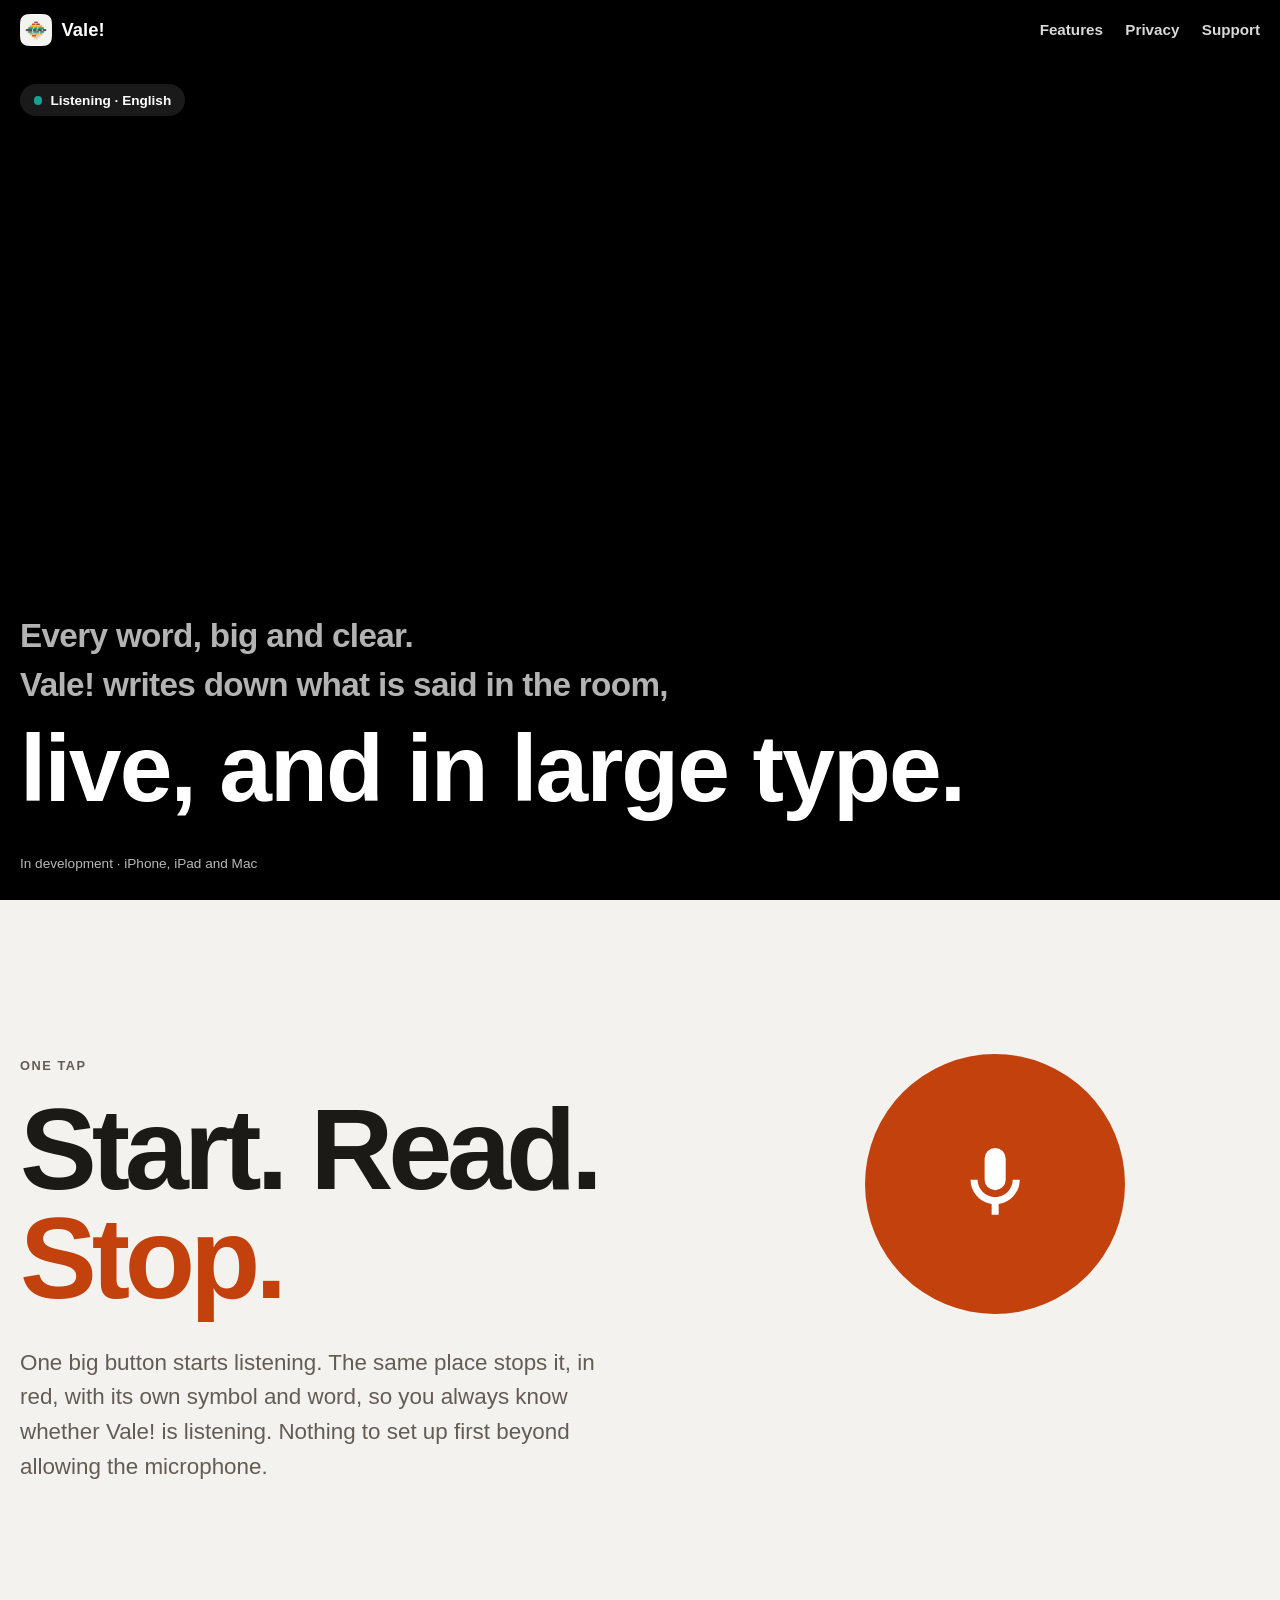
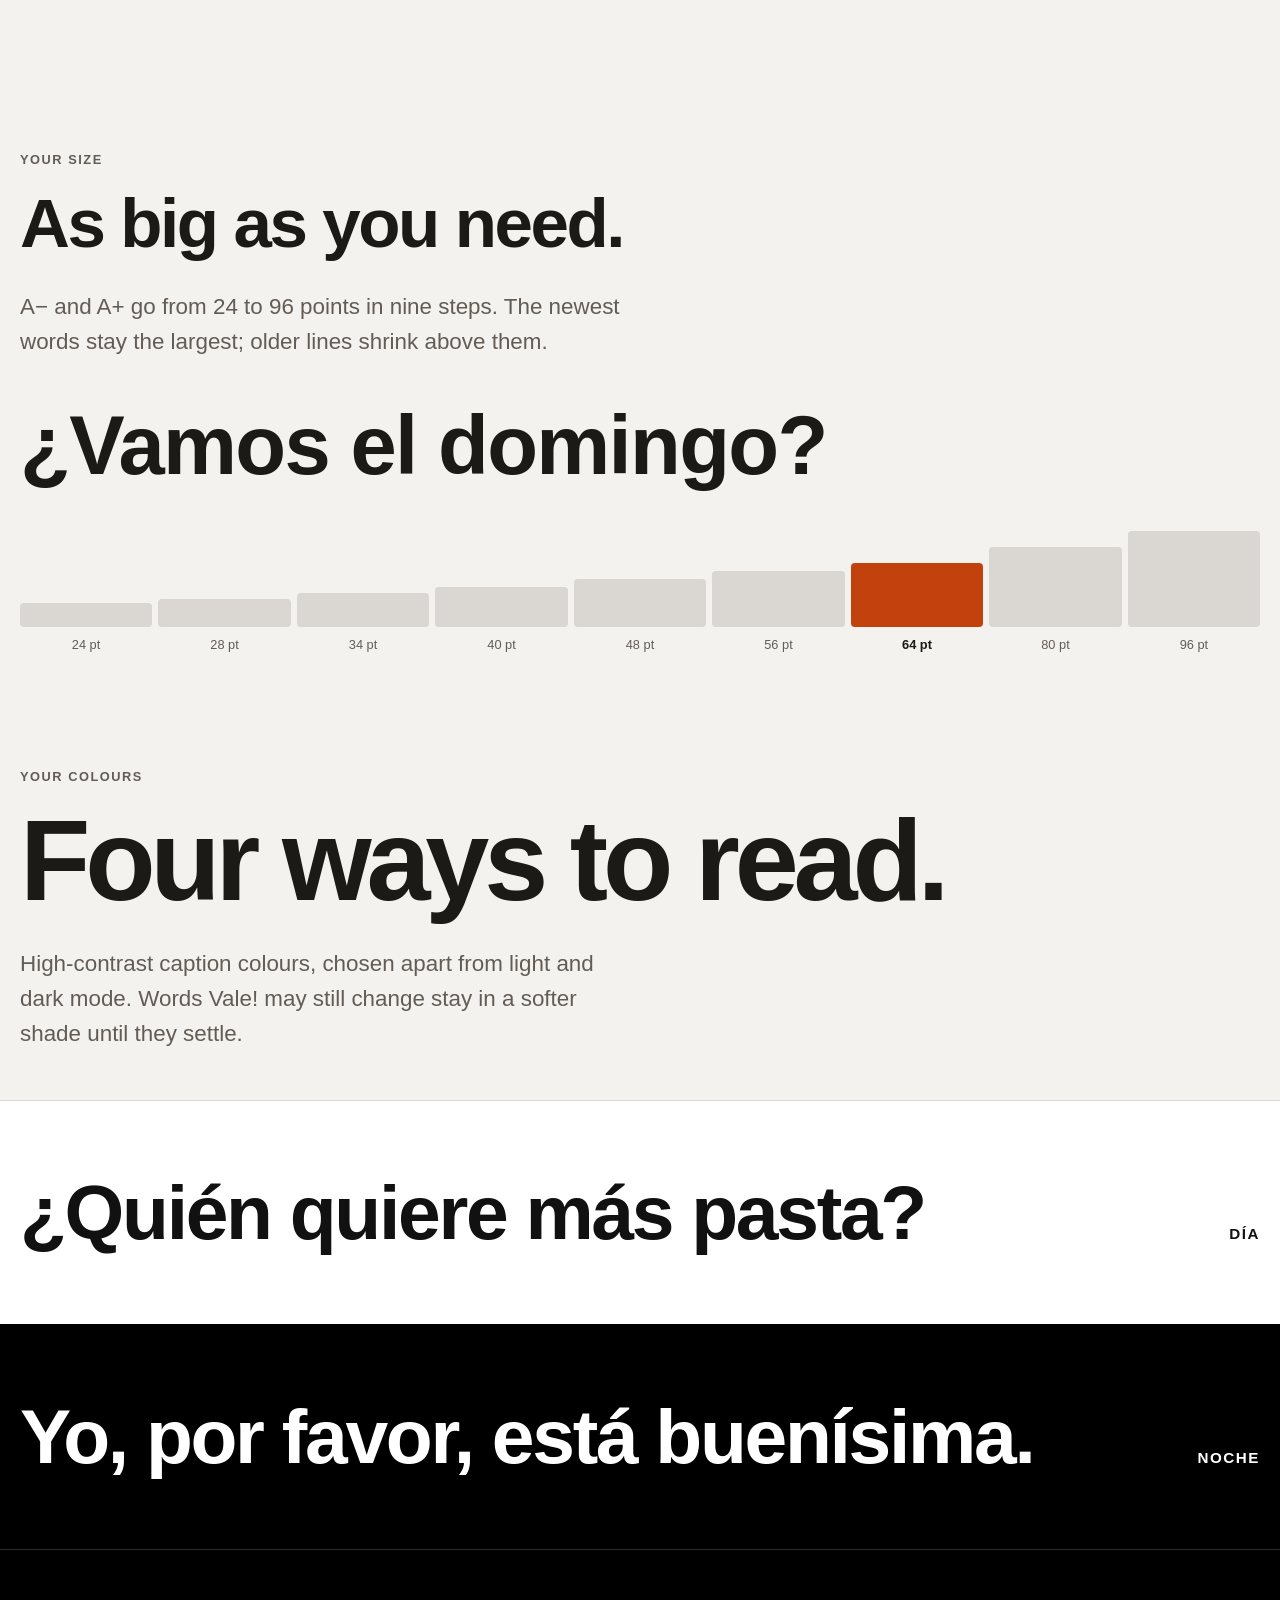
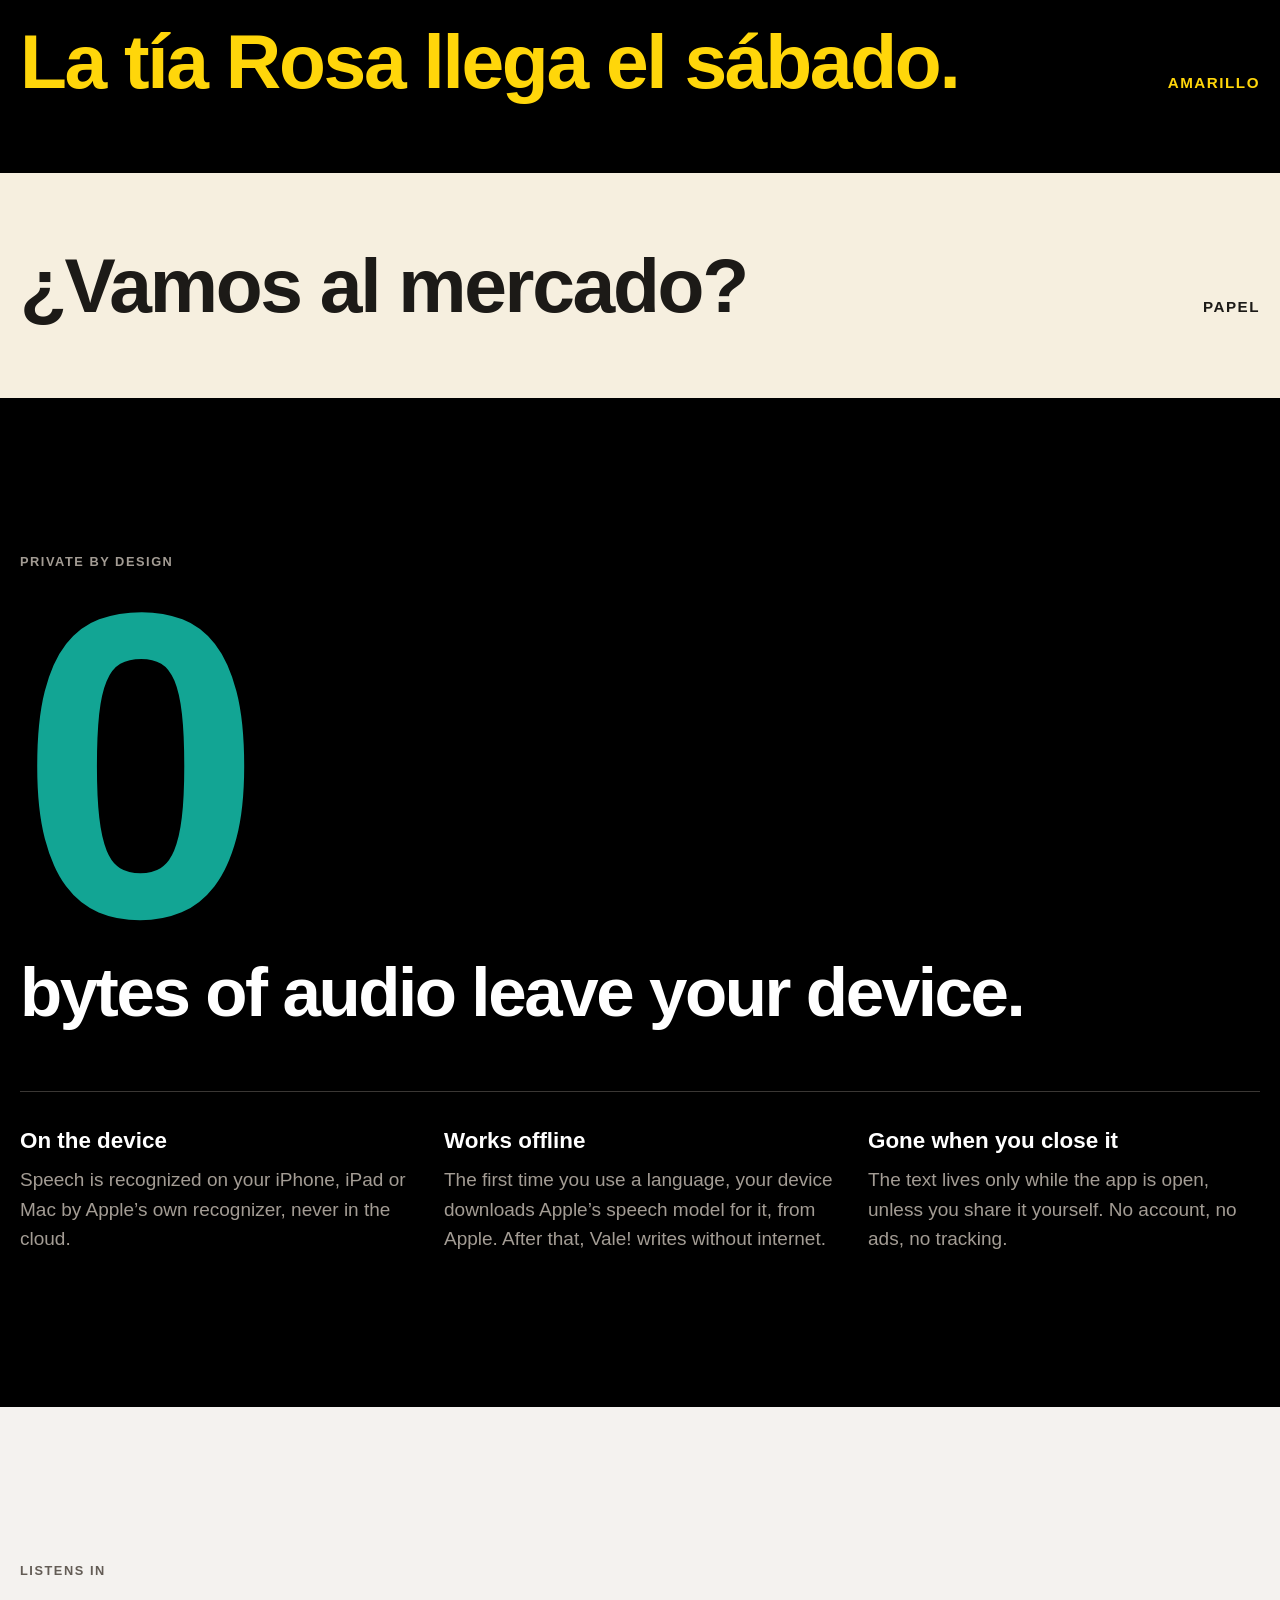
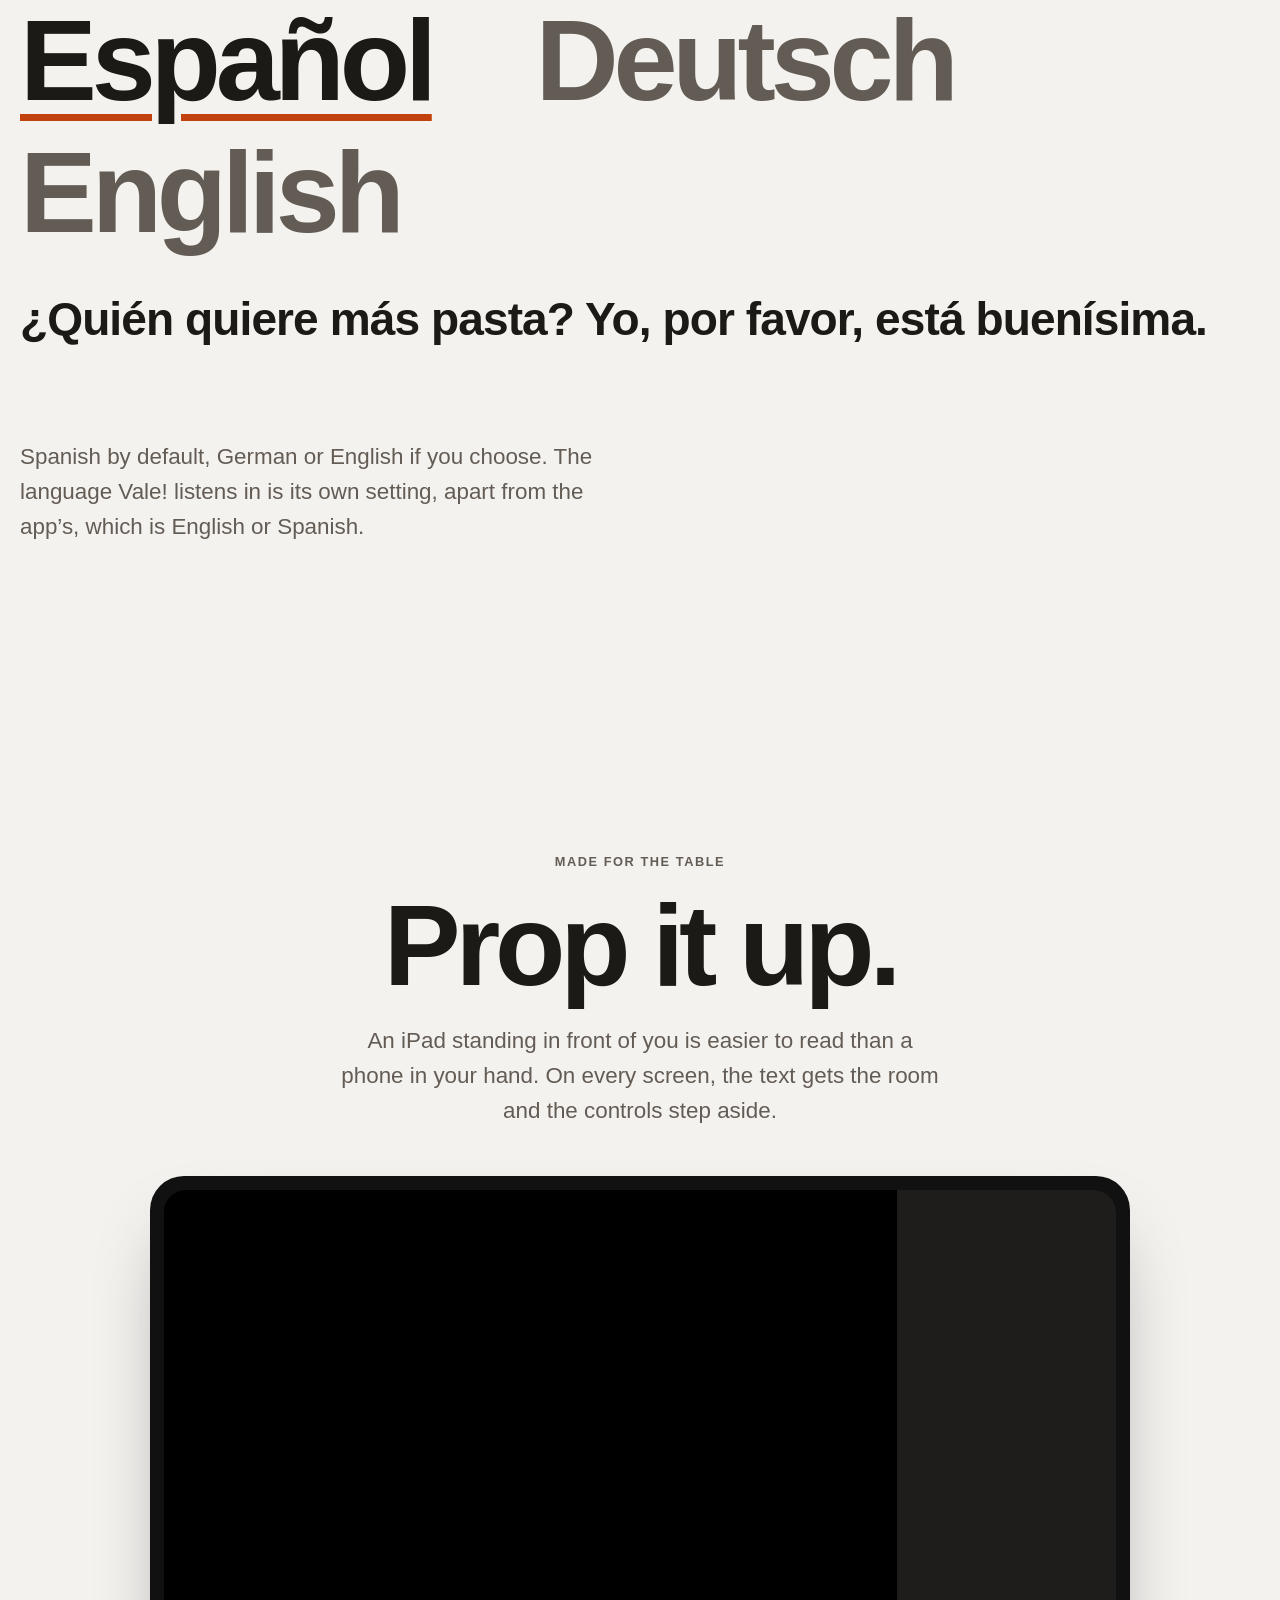
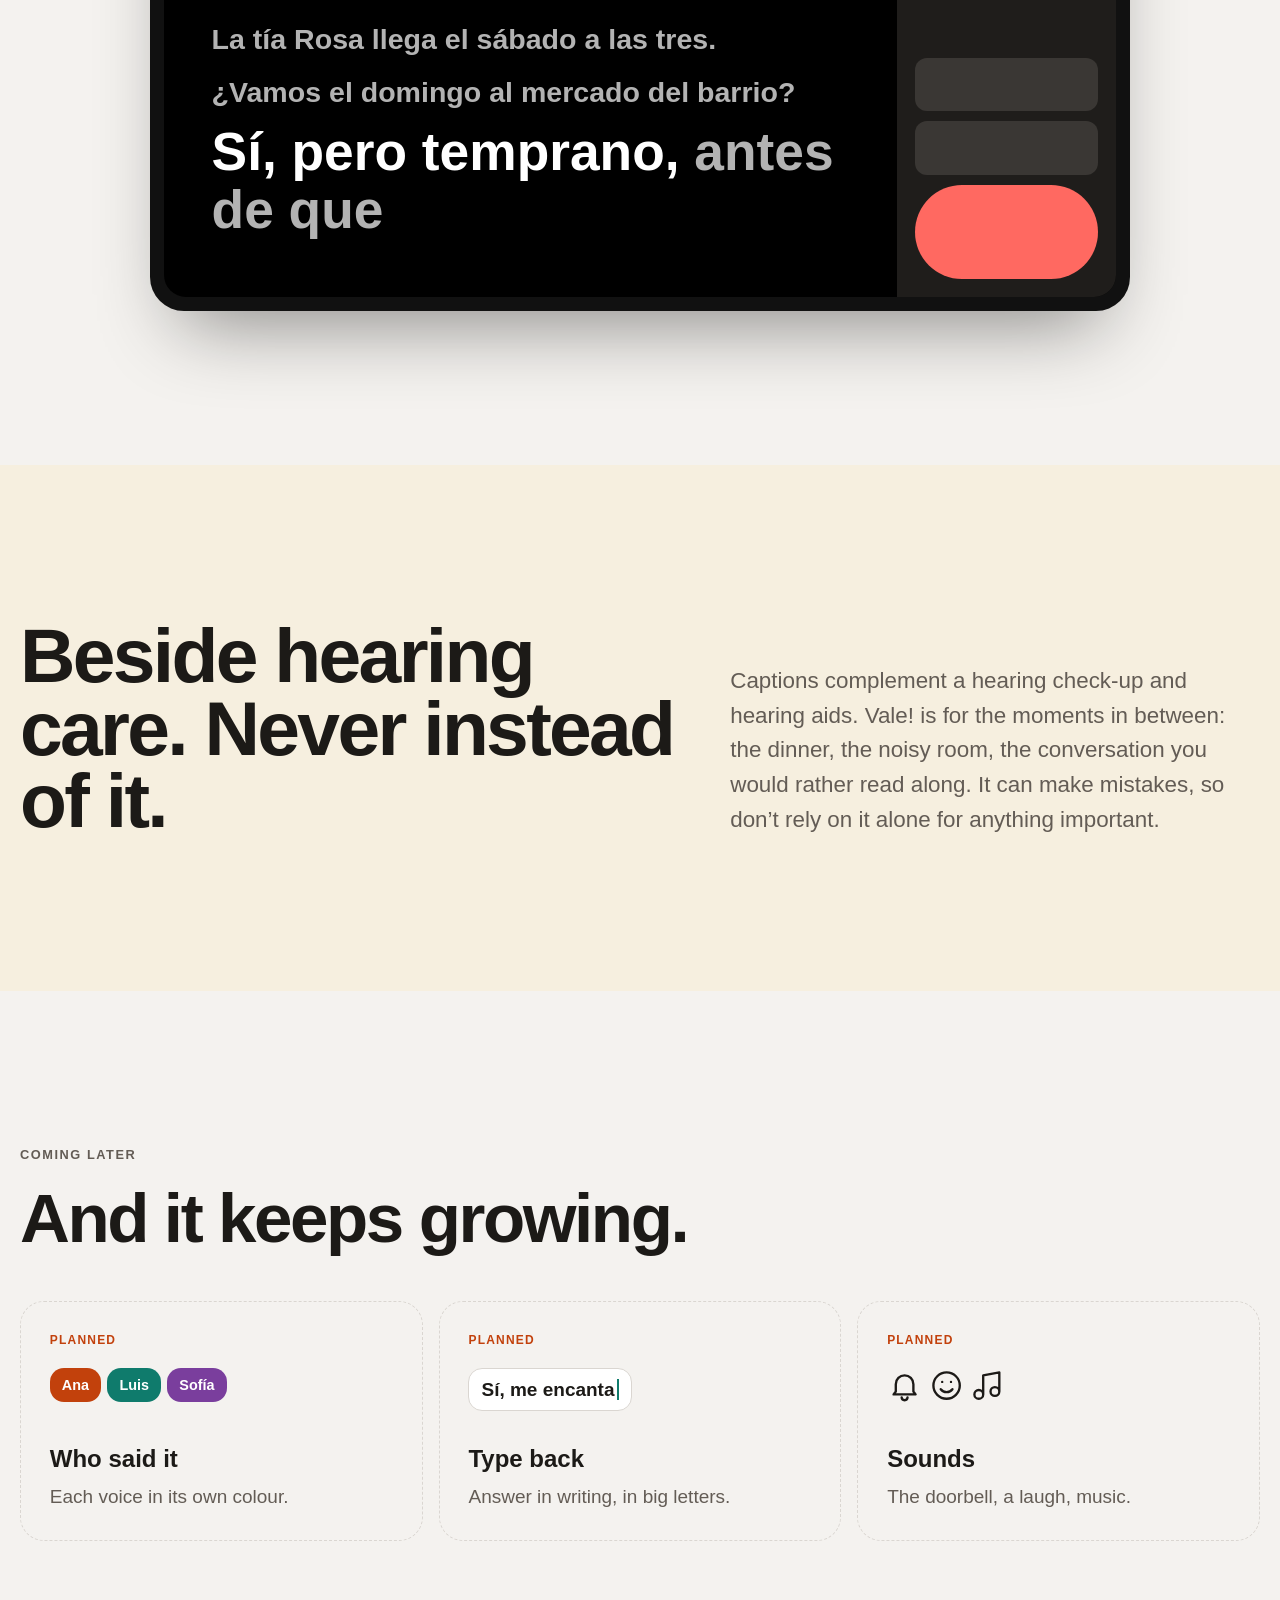
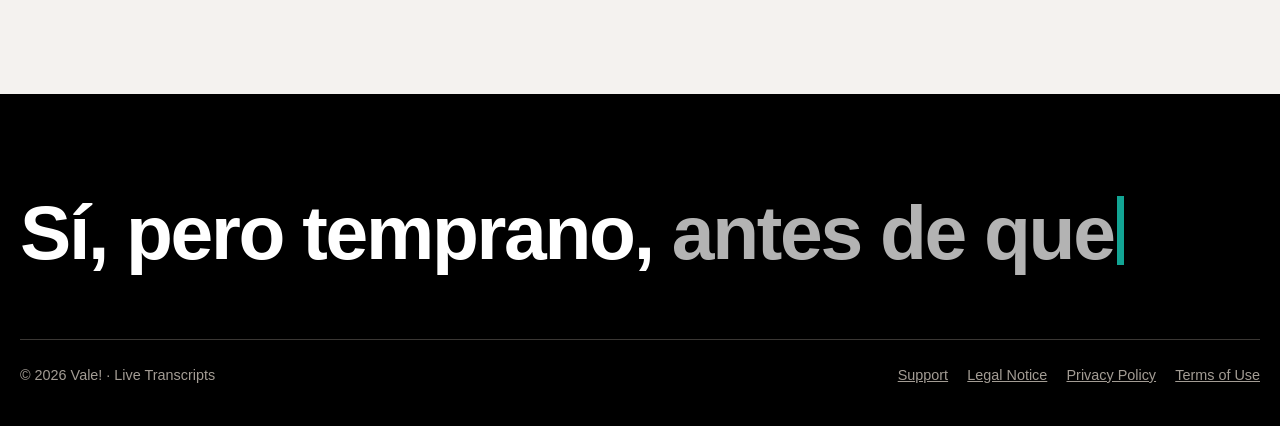
==== index.html @ d6716ef4 "[#] redesign the landing page in big type" ====
<!doctype html>
<html lang="en">
<head>
<meta charset="utf-8">
<meta name="viewport" content="width=device-width, initial-scale=1, viewport-fit=cover">
<title>Vale! – Live Transcripts</title>
<meta name="description" content="Vale! writes down what is said in the room, live and in large type, for anyone who is losing their hearing. In development for iPhone, iPad and Mac.">
<meta property="og:title" content="Vale! – Live Transcripts">
<meta property="og:description" content="What is said in the room, live and in large type. In development for iPhone, iPad and Mac.">
<meta property="og:type" content="website">
<meta property="og:url" content="https://vale-live-transcripts.github.io/vale-webpage/">
<meta property="og:image" content="https://vale-live-transcripts.github.io/vale-webpage/icon-512.png">
<link rel="icon" type="image/png" href="favicon.png">
<link rel="apple-touch-icon" href="apple-touch-icon.png">
<meta name="theme-color" content="#000000">
<link rel="stylesheet" href="style.css">
</head>
<body class="home">
<a class="skip" href="#main">Skip to content</a>
<header class="top" id="top">
<div class="wrap top-inner">
<a class="brand" href="./"><img src="favicon.png" alt="" width="32" height="32">Vale!</a>
<nav aria-label="Site"><a href="#features">Features</a><a href="#private">Privacy</a><a href="support.html">Support</a></nav>
<button class="scale js-only" id="scale" type="button" aria-pressed="false">A+<span class="sr"> Make this page’s text larger</span></button>
</div>
</header>

<main id="main">
<section class="hero" id="hero" aria-labelledby="hero-title">
<h1 class="sr" id="hero-title">Vale! Every word, big and clear.</h1>
<div class="wrap stage" id="stage">
<p class="pill" id="pill"><i aria-hidden="true"></i><span id="pill-text">Listening · English</span></p>
<div class="lines" id="lines" aria-hidden="true">
<p class="line old">Every word, big and clear.</p>
<p class="line old">Vale! writes down what is said in the room,</p>
<p class="line new">live, and in large type.</p>
</div>
<p class="sr">Vale! writes down what is said in the room, live and in large type, for anyone who is losing their hearing or finds a conversation hard to follow. Below, a made-up family dinner is captioned the way the app shows it.</p>
</div>
<div class="wrap">
<div class="controls">
<div class="js-only control-row" role="group" aria-label="Try the captions">
<button class="btn stop" id="go" type="button" aria-pressed="true">
<svg class="go-stop" width="16" height="16" viewBox="0 0 16 16" aria-hidden="true"><rect x="2" y="2" width="12" height="12" rx="2.5" fill="currentColor"/></svg>
<svg class="go-start" width="16" height="16" viewBox="0 0 16 16" aria-hidden="true"><path d="M8 10a2 2 0 0 0 2-2V4a2 2 0 0 0-4 0v4a2 2 0 0 0 2 2Zm3.5-2a3.5 3.5 0 0 1-7 0H3a5 5 0 0 0 4.25 4.94V14h1.5v-1.06A5 5 0 0 0 13 8h-1.5Z" fill="currentColor"/></svg>
<span id="go-text">Stop</span></button>
<button class="btn ghost" id="smaller" type="button" aria-label="Smaller text">A−</button>
<button class="btn ghost" id="larger" type="button" aria-label="Larger text">A+</button>
</div>
<p class="cue">In development · iPhone, iPad and Mac</p>
<div class="dots js-only" role="group" aria-label="Caption colours">
<button class="dot" type="button" data-theme="noche" aria-label="Noche: white on black" aria-pressed="true"></button>
<button class="dot" type="button" data-theme="dia" aria-label="Día: black on white" aria-pressed="false"></button>
<button class="dot" type="button" data-theme="amarillo" aria-label="Amarillo: yellow on black" aria-pressed="false"></button>
<button class="dot" type="button" data-theme="papel" aria-label="Papel: dark on paper" aria-pressed="false"></button>
</div>
</div>
</div>
</section>

<section class="block" id="features" aria-labelledby="tap-title">
<div class="wrap split">
<div>
<p class="eyebrow">One tap</p>
<h2 id="tap-title" data-caption>Start. Read. <span class="accent">Stop.</span></h2>
</div>
<div class="tap">
<button class="big-start" id="big-start" type="button" aria-pressed="false" aria-label="Start">
<svg class="mic" viewBox="0 0 24 24" fill="currentColor" aria-hidden="true"><path d="M12 14a3 3 0 0 0 3-3V5a3 3 0 0 0-6 0v6a3 3 0 0 0 3 3Zm5-3a5 5 0 0 1-10 0H5a7 7 0 0 0 6 6.92V21h2v-3.08A7 7 0 0 0 19 11h-2Z"/></svg>
<svg class="square" viewBox="0 0 24 24" fill="currentColor" aria-hidden="true"><rect x="5" y="5" width="14" height="14" rx="3"/></svg>
</button>
</div>
</div>
<div class="wrap">
<p class="lede">One big button starts listening. The same place stops it, in red, with its own symbol and word, so you always know whether Vale! is listening. Nothing to set up first beyond allowing the microphone.</p>
</div>
</section>

<section class="sizes" id="sizes" aria-labelledby="size-title">
<div class="sticky wrap">
<div>
<p class="eyebrow">Your size</p>
<h2 id="size-title" class="h-mid" data-caption>As big as you need.</h2>
<p class="lede">A− and A+ go from 24 to 96 points in nine steps. The newest words stay the largest; older lines shrink above them.</p>
</div>
<p class="sample" id="sample" aria-hidden="true" lang="es">¿Vamos el domingo?</p>
<ol class="ruler" id="ruler" aria-label="The nine text sizes">
<li style="--h: 24">24 pt</li><li style="--h: 28">28 pt</li><li style="--h: 34">34 pt</li><li style="--h: 40">40 pt</li><li style="--h: 48">48 pt</li><li style="--h: 56">56 pt</li><li class="on" style="--h: 64">64 pt</li><li style="--h: 80">80 pt</li><li style="--h: 96">96 pt</li>
</ol>
</div>
</section>

<section aria-labelledby="themes-title">
<div class="wrap block themes-head">
<p class="eyebrow">Your colours</p>
<h2 id="themes-title" data-caption>Four ways to read.</h2>
<p class="lede">High-contrast caption colours, chosen apart from light and dark mode. Words Vale! may still change stay in a softer shade until they settle.</p>
</div>
<div class="band band-dia"><div class="wrap"><p data-caption lang="es">¿Quién quiere más pasta?</p><span>Día</span></div></div>
<div class="band band-noche"><div class="wrap"><p data-caption lang="es">Yo, por favor, está buenísima.</p><span>Noche</span></div></div>
<div class="band band-amarillo"><div class="wrap"><p data-caption lang="es">La tía Rosa llega el sábado.</p><span>Amarillo</span></div></div>
<div class="band band-papel"><div class="wrap"><p data-caption lang="es">¿Vamos al mercado?</p><span>Papel</span></div></div>
</section>

<section class="block private" id="private" aria-labelledby="private-title">
<div class="wrap">
<p class="eyebrow">Private by design</p>
<p class="zero" id="zero" aria-hidden="true">0</p>
<h2 id="private-title" class="h-mid" data-caption><span class="sr">Zero </span>bytes of audio leave your device.</h2>
<div class="facts">
<div><h3>On the device</h3><p>Speech is recognized on your iPhone, iPad or Mac by Apple’s own recognizer, never in the cloud.</p></div>
<div><h3>Works offline</h3><p>The first time you use a language, your device downloads Apple’s speech model for it, from Apple. After that, Vale! writes without internet.</p></div>
<div><h3>Gone when you close it</h3><p>The text lives only while the app is open, unless you share it yourself. No account, no ads, no tracking.</p></div>
</div>
</div>
</section>

<section class="block" aria-labelledby="langs-title">
<div class="wrap">
<p class="eyebrow" id="langs-title">Listens in</p>
<div class="langs" role="group" aria-labelledby="langs-title">
<button type="button" data-lang="es" aria-pressed="true" lang="es">Español</button>
<button type="button" data-lang="de" aria-pressed="false" lang="de">Deutsch</button>
<button type="button" data-lang="en" aria-pressed="false">English</button>
</div>
<p class="said" id="said" lang="es" aria-live="polite">¿Quién quiere más pasta? Yo, por favor, está buenísima.</p>
<p class="lede">Spanish by default, German or English if you choose. The language Vale! listens in is its own setting, apart from the app’s, which is English or Spanish.</p>
</div>
</section>

<section class="block table" aria-labelledby="table-title">
<div class="wrap center">
<p class="eyebrow">Made for the table</p>
<h2 id="table-title" data-caption>Prop it up.</h2>
<p class="lede">An iPad standing in front of you is easier to read than a phone in your hand. On every screen, the text gets the room and the controls step aside.</p>
<div class="picker js-only" role="group" aria-label="Show Vale! on">
<button type="button" data-device="ipad" aria-pressed="true">iPad</button>
<button type="button" data-device="iphone" aria-pressed="false">iPhone</button>
<button type="button" data-device="sideways" aria-pressed="false">Sideways</button>
<button type="button" data-device="mac" aria-pressed="false">Mac</button>
</div>
</div>
<div class="wrap">
<div class="device" id="device" data-device="ipad" role="img" aria-label="Vale! on iPad: the conversation in large type on the left, the controls in a rail on the right">
<div class="screen">
<div class="mac-bar"><i></i><i></i><i></i></div>
<div class="mini">
<p class="o" lang="es">La tía Rosa llega el sábado a las tres.</p>
<p class="o" lang="es">¿Vamos el domingo al mercado del barrio?</p>
<p class="n" lang="es">Sí, pero temprano, <span>antes de que</span></p>
</div>
<div class="rail"><i></i><i></i><b></b></div>
</div>
</div>
</div>
</section>

<section class="block care" aria-labelledby="care-title">
<div class="wrap split">
<h2 id="care-title">Beside hearing care. Never instead of it.</h2>
<p class="lede">Captions complement a hearing check-up and hearing aids. Vale! is for the moments in between: the dinner, the noisy room, the conversation you would rather read along. It can make mistakes, so don’t rely on it alone for anything important.</p>
</div>
</section>

<section class="block" aria-labelledby="later-title">
<div class="wrap">
<p class="eyebrow">Coming later</p>
<h2 id="later-title" class="h-mid" data-caption>And it keeps growing.</h2>
<ul class="later">
<li class="card">
<span class="tag">Planned</span>
<span class="art speakers" aria-hidden="true"><span>Ana</span><span>Luis</span><span>Sofía</span></span>
<h3>Who said it</h3><p>Each voice in its own colour.</p>
</li>
<li class="card">
<span class="tag">Planned</span>
<span class="art typing" aria-hidden="true"><span lang="es">Sí, me encanta<i></i></span></span>
<h3>Type back</h3><p>Answer in writing, in big letters.</p>
</li>
<li class="card">
<span class="tag">Planned</span>
<span class="art sounds" aria-hidden="true">
<svg viewBox="0 0 24 24"><path d="M6 16V11a6 6 0 0 1 12 0v5l1.5 2h-15L6 16Z M10 20a2 2 0 0 0 4 0"/></svg>
<svg viewBox="0 0 24 24"><circle cx="12" cy="12" r="9"/><path d="M8 14.5a5 5 0 0 0 8 0 M9 9.5h.01 M15 9.5h.01"/></svg>
<svg viewBox="0 0 24 24"><path d="M9 18V5l11-2v13 M9 18a3 3 0 1 1-6 0 3 3 0 0 1 6 0Z M20 16a3 3 0 1 1-6 0 3 3 0 0 1 6 0Z"/></svg>
</span>
<h3>Sounds</h3><p>The doorbell, a laugh, music.</p>
</li>
</ul>
</div>
</section>
</main>

<footer class="site-foot">
<div class="wrap">
<p class="bye" aria-hidden="true" lang="es">Sí, pero temprano, <span>antes de que</span><i class="caret"></i></p>
<div class="foot">
<p>© 2026 Vale! · Live Transcripts</p>
<nav aria-label="Legal">
<a href="support.html">Support</a>
<a href="https://vale-live-transcripts.github.io/vale-legal-docs/impressum.en.html">Legal Notice</a>
<a href="https://vale-live-transcripts.github.io/vale-legal-docs/datenschutzerklaerung.en.html">Privacy Policy</a>
<a href="https://vale-live-transcripts.github.io/vale-legal-docs/nutzungsbedingungen.en.html">Terms of Use</a>
</nav>
</div>
</div>
</footer>
</body>
</html>
---- style.css ----
/* Vale! website. The palette is the app's chrome tokens and caption themes
   from the master design (CLAUDE.md, "Master design"); change them together.
   Rules under .js only apply once scenes.js runs: without it, and under
   Reduce Motion, each section shows its finished frame. */

:root {
    color-scheme: light dark;
    --bg: #f4f2ef;
    --surface: #ffffff;
    --separator: #dad6d1;
    --text: #1c1a17;
    --muted: #635c55;
    --accent: #c2410c;
    --accent-pressed: #9a3412;
    --on-accent: #ffffff;
    --stop: #d70015;
    --on-stop: #ffffff;
    --live: #0f7b6c;

    /* The hero's caption theme: Noche until a dot picks another. */
    --cbg: #000000;
    --cfg: #ffffff;
    --cp: #b3b3b3;

    --display: -apple-system, BlinkMacSystemFont, "SF Pro Display", "Helvetica Neue", Helvetica,
        Arial, sans-serif;
    --ease: cubic-bezier(0.2, 0.8, 0.2, 1);
    --wrap: 77.5rem;
}

@media (prefers-color-scheme: dark) {
    :root {
        --bg: #000000;
        --surface: #1f1d1b;
        --separator: #3a3734;
        --text: #ffffff;
        --muted: #a39c94;
        --accent: #e8590c;
        --accent-pressed: #f2692a;
        --on-accent: #000000;
        --stop: #ff6961;
        --on-stop: #000000;
        --live: #12a594;
    }
}

* {
    box-sizing: border-box;
}

html {
    -webkit-text-size-adjust: 100%;
    font-size: var(--page-scale, 100%);
    scroll-padding-top: 4.5rem;
}

body {
    margin: 0;
    background: var(--bg);
    color: var(--text);
    font: 1.1875rem/1.55 var(--display);
    -webkit-font-smoothing: antialiased;
    overflow-wrap: break-word;
}

a {
    color: var(--accent);
}

a:hover {
    color: var(--accent-pressed);
}

:focus-visible {
    outline: 3px solid var(--accent);
    outline-offset: 3px;
}

.wrap {
    width: min(var(--wrap), 100% - 2.5rem);
    margin-inline: auto;
}

.sr {
    position: absolute;
    width: 1px;
    height: 1px;
    overflow: hidden;
    clip-path: inset(50%);
    white-space: nowrap;
}

.skip {
    position: absolute;
    left: 1rem;
    top: -4rem;
    z-index: 20;
    padding: 0.6rem 1rem;
    border-radius: 999px;
    background: var(--accent);
    color: var(--on-accent);
    font-weight: 700;
}

.skip:focus {
    top: 1rem;
}

.js-only {
    display: none !important;
}

.js .js-only {
    display: revert !important;
}

.js .control-row.js-only,
.js .dots.js-only,
.js .picker.js-only {
    display: flex !important;
}

h1,
h2,
h3 {
    font-family: var(--display);
}

h2 {
    margin: 0;
    font-size: clamp(3rem, 9vw, 8.5rem);
    line-height: 0.95;
    letter-spacing: -0.045em;
    font-weight: 700;
}

h2.h-mid {
    font-size: clamp(2.2rem, 5.4vw, 4.6rem);
    line-height: 1;
    letter-spacing: -0.035em;
}

.eyebrow {
    margin: 0 0 1.2rem;
    font-size: 0.8rem;
    font-weight: 700;
    letter-spacing: 0.12em;
    text-transform: uppercase;
    color: var(--muted);
}

.lede {
    margin: 2rem 0 0;
    max-width: 38rem;
    font-size: clamp(1.15rem, 1.8vw, 1.4rem);
    color: var(--muted);
}

.accent {
    color: var(--accent);
}

.center {
    text-align: center;
}

.center .lede {
    margin-inline: auto;
}

section.block {
    padding: clamp(5rem, 12vw, 10rem) 0;
}

.split {
    display: grid;
    grid-template-columns: 1.25fr 1fr;
    gap: 3rem;
    align-items: end;
}

/* Top bar: the hero's colours over the hero, the page's below it. */

.top {
    position: relative;
    z-index: 10;
    background: var(--cbg);
    color: var(--cfg);
    transition: background 0.4s, color 0.4s;
}

.js .top {
    position: sticky;
    top: 0;
}

.js .top.below {
    background: color-mix(in srgb, var(--bg) 82%, transparent);
    color: var(--text);
    -webkit-backdrop-filter: saturate(1.6) blur(18px);
    backdrop-filter: saturate(1.6) blur(18px);
    box-shadow: 0 1px 0 var(--separator);
}

.top-inner {
    display: flex;
    align-items: center;
    gap: 1.4rem;
    min-height: 3.75rem;
}

.brand {
    display: flex;
    align-items: center;
    gap: 0.6rem;
    color: inherit;
    text-decoration: none;
    font-weight: 800;
    font-size: 1.15rem;
}

.brand:hover {
    color: inherit;
}

.brand img {
    width: 32px;
    height: 32px;
}

.top nav {
    margin-left: auto;
    display: flex;
    gap: 1.4rem;
    font-size: 0.95rem;
    font-weight: 600;
}

.top nav a {
    color: inherit;
    text-decoration: none;
    opacity: 0.85;
}

.top nav a:hover {
    opacity: 1;
}

.scale {
    min-width: 44px;
    min-height: 36px;
    border: 1.5px solid currentColor;
    border-radius: 999px;
    background: none;
    color: inherit;
    font: 700 0.9rem var(--display);
    cursor: pointer;
}

/* Hero: the live stage, in the caption theme the dots choose. */

.hero {
    display: grid;
    grid-template-rows: 1fr auto;
    min-height: calc(100svh - 3.75rem);
    padding: 1.5rem 0 1.6rem;
    background: var(--cbg);
    color: var(--cfg);
    transition: background 0.6s, color 0.6s;
}

.stage {
    --size: 1;
    display: flex;
    flex-direction: column;
    justify-content: flex-end;
    min-width: 0;
}

.pill {
    align-self: flex-start;
    display: inline-flex;
    align-items: center;
    gap: 0.5rem;
    margin: 0 0 auto;
    padding: 0.35rem 0.85rem;
    border-radius: 999px;
    background: color-mix(in srgb, var(--cfg) 10%, transparent);
    font-size: 0.85rem;
    font-weight: 600;
}

.pill i {
    width: 0.55rem;
    height: 0.55rem;
    border-radius: 50%;
    background: #12a594;
}

.js .pill:not(.off) i {
    animation: beat 1.4s infinite;
}

.pill.off i {
    background: var(--cp);
}

@keyframes beat {
    50% {
        transform: scale(1.5);
        opacity: 0.5;
    }
}

.lines {
    padding-top: 3rem;
}

.line {
    margin: 0;
    font-weight: 600;
    letter-spacing: -0.02em;
    line-height: 1.12;
    transition: font-size 0.5s var(--ease), color 0.5s;
}

.line.old {
    margin-bottom: 0.35em;
    font-size: calc(clamp(1.3rem, 2.6vw, 2.2rem) * var(--size));
    color: var(--cp);
}

.line.new {
    font-size: calc(clamp(2.6rem, 7.4vw, 7.5rem) * var(--size));
}

.w {
    display: inline-block;
    white-space: pre;
}

.line .w {
    animation: rise 0.4s var(--ease) both;
}

.line .w.pending {
    color: var(--cp);
}

@keyframes rise {
    from {
        transform: translateY(0.3em);
        opacity: 0;
        filter: blur(4px);
    }
}

.controls {
    display: flex;
    flex-wrap: wrap;
    align-items: center;
    gap: 0.7rem 1.2rem;
    margin-top: 2rem;
}

.control-row {
    gap: 0.7rem;
}

.btn {
    display: inline-flex;
    align-items: center;
    gap: 0.55rem;
    min-height: 48px;
    padding: 0 1.4rem;
    border: 0;
    border-radius: 999px;
    font: 600 1.05rem var(--display);
    cursor: pointer;
    transition: transform 0.2s var(--ease), background 0.3s;
}

.btn:active {
    transform: scale(0.96);
}

.btn.stop {
    min-width: 7.5rem;
    background: #ff6961;
    color: #000000;
}

.btn.start {
    min-width: 7.5rem;
    background: #e8590c;
    color: #000000;
}

.btn.stop .go-start,
.btn.start .go-stop {
    display: none;
}

.btn.ghost {
    background: color-mix(in srgb, var(--cfg) 13%, transparent);
    color: inherit;
}

.cue {
    margin: 0;
    font-size: 0.85rem;
    color: color-mix(in srgb, var(--cfg) 72%, var(--cbg));
}

.dots {
    gap: 0.4rem;
    margin-left: auto;
}

.dot {
    width: 44px;
    height: 44px;
    padding: 0;
    border: 2px solid color-mix(in srgb, var(--cfg) 35%, transparent);
    border-radius: 50%;
    cursor: pointer;
}

.dot[aria-pressed="true"] {
    outline: 2px solid var(--cfg);
    outline-offset: 3px;
}

.dot[data-theme="noche"] {
    background: #000000;
}

.dot[data-theme="dia"] {
    background: #ffffff;
}

.dot[data-theme="amarillo"] {
    background: radial-gradient(#ffd60a 36%, #000000 38%);
}

.dot[data-theme="papel"] {
    background: #f6efdf;
}

/* Headlines that caption themselves: each word arrives in the partial
   shade, then the line settles. */

.js [data-caption] .w {
    opacity: 0;
    transform: translateY(0.25em);
    transition: opacity 0.35s, transform 0.45s var(--ease), color 0.6s;
}

.js [data-caption] .w.in {
    opacity: 1;
    transform: none;
}

.js [data-caption] .w.pending {
    color: color-mix(in srgb, currentColor 45%, transparent);
}

/* One tap */

.tap {
    display: grid;
    place-items: center;
}

.big-start {
    position: relative;
    display: grid;
    place-items: center;
    width: clamp(180px, 22vw, 260px);
    aspect-ratio: 1;
    border: 0;
    border-radius: 50%;
    background: var(--accent);
    color: var(--on-accent);
    cursor: pointer;
    transition: background 0.4s, transform 0.2s var(--ease);
}

.big-start:active {
    transform: scale(0.97);
}

.big-start::before,
.big-start::after {
    content: "";
    position: absolute;
    inset: 0;
    border: 2px solid var(--accent);
    border-radius: 50%;
    opacity: 0;
}

.js .big-start::before,
.js .big-start::after {
    animation: ring 2.4s infinite;
}

.js .big-start::after {
    animation-delay: 1.2s;
}

.big-start svg {
    width: 34%;
}

.big-start .square,
.big-start.on .mic {
    display: none;
}

.big-start.on .square {
    display: block;
}

.big-start.on {
    background: var(--stop);
    color: var(--on-stop);
}

.big-start.on::before,
.big-start.on::after {
    border-color: var(--stop);
}

@keyframes ring {
    0% {
        opacity: 0.9;
    }

    100% {
        transform: scale(1.6);
        opacity: 0;
    }
}

/* Sizes. The finished frame shows 64 pt; with motion, the section is
   tall and the line steps through the sizes as it scrolls. */

.sizes {
    padding: clamp(4rem, 9vw, 7rem) 0;
}

.sizes .sticky {
    display: grid;
    grid-template-rows: auto 1fr auto;
    gap: 2.5rem;
}

.js.motion .sizes {
    height: 320vh;
    padding: 0;
}

.js.motion .sizes .sticky {
    position: sticky;
    top: 0;
    height: 100svh;
    padding: 5.5rem 0 2.5rem;
    overflow: hidden;
    gap: 1rem;
}

.js.motion .sizes .lede {
    margin-top: 1rem;
}

.sample {
    align-self: center;
    margin: 0;
    font-size: min(5.2rem, 9vw);
    font-weight: 600;
    letter-spacing: -0.02em;
    line-height: 1.1;
    white-space: nowrap;
    transition: font-size 0.35s var(--ease);
}

.ruler {
    display: grid;
    grid-template-columns: repeat(9, 1fr);
    gap: 0.4rem;
    align-items: end;
    margin: 0;
    padding: 0;
    list-style: none;
}

.ruler li {
    display: grid;
    gap: 0.5rem;
    font-size: 0.8rem;
    color: var(--muted);
    text-align: center;
    white-space: nowrap;
}

.ruler li::before {
    content: "";
    height: calc(var(--h) * 1px);
    border-radius: 4px;
    background: var(--separator);
    transition: background 0.3s;
}

.ruler li.on {
    color: var(--text);
    font-weight: 700;
}

.ruler li.on::before {
    background: var(--accent);
}

/* Caption themes */

.themes-head {
    padding-bottom: 3rem;
}

.band {
    padding: clamp(2.5rem, 6vw, 4.5rem) 0;
}

.band .wrap {
    display: flex;
    flex-wrap: wrap;
    justify-content: space-between;
    align-items: baseline;
    gap: 1rem 2rem;
}

.band p {
    margin: 0;
    font-size: clamp(2rem, 6vw, 5.5rem);
    font-weight: 600;
    letter-spacing: -0.03em;
    line-height: 1.05;
}

.band span:not(.w) {
    font-size: 0.95rem;
    font-weight: 700;
    letter-spacing: 0.1em;
    text-transform: uppercase;
}

.band-dia {
    background: #ffffff;
    color: #111111;
    box-shadow: inset 0 1px 0 #dad6d1;
}

.band-noche {
    background: #000000;
    color: #ffffff;
}

.band-amarillo {
    background: #000000;
    color: #ffd60a;
    box-shadow: inset 0 1px 0 #2a2a2a;
}

.band-papel {
    background: #f6efdf;
    color: #1c1a17;
}

/* Private: always on black, in the dark tokens. */

.private {
    background: #000000;
    color: #ffffff;
}

.private .eyebrow,
.private .facts p {
    color: #a39c94;
}

.zero {
    margin: 0;
    color: #12a594;
    font-size: clamp(10rem, 34vw, 30rem);
    font-weight: 700;
    line-height: 0.8;
    letter-spacing: -0.06em;
    font-variant-numeric: tabular-nums;
}

.private h2 {
    margin-top: 1.2rem;
}

.facts {
    display: grid;
    grid-template-columns: repeat(3, 1fr);
    gap: 2rem;
    margin-top: 4rem;
    padding-top: 2rem;
    border-top: 1px solid #3a3734;
}

.facts h3 {
    margin: 0 0 0.4rem;
    font-size: 1.4rem;
}

.facts p {
    margin: 0;
}

/* Languages */

.langs {
    display: flex;
    flex-wrap: wrap;
    gap: 0.1em 0.9em;
    font-size: clamp(3rem, 9vw, 8.5rem);
    font-weight: 700;
    letter-spacing: -0.045em;
    line-height: 1.05;
}

.langs button {
    padding: 0;
    border: 0;
    background: none;
    color: var(--muted);
    text-decoration: underline 0.06em transparent;
    text-underline-offset: 0.12em;
    font: inherit;
    letter-spacing: inherit;
    cursor: default;
    transition: color 0.3s, text-decoration-color 0.3s;
}

.js .langs button {
    cursor: pointer;
}

.js .langs button:hover {
    color: var(--text);
}

.langs button[aria-pressed="true"] {
    color: var(--text);
    text-decoration-color: var(--accent);
}

.said {
    min-height: 2.5em;
    margin: 2.5rem 0 0;
    font-size: clamp(1.6rem, 3.6vw, 3rem);
    font-weight: 600;
    letter-spacing: -0.02em;
    line-height: 1.15;
}

/* Made for the table: one drawn device that takes each platform's shape. */

.table .lede {
    margin-top: 1.5rem;
}

.picker {
    display: inline-flex;
    flex-wrap: wrap;
    justify-content: center;
    gap: 0.3rem;
    margin: 2.5rem auto 0;
    padding: 0.3rem;
    border-radius: 999px;
    background: var(--surface);
}

.picker button {
    min-height: 40px;
    padding: 0 1.1rem;
    border: 0;
    border-radius: 999px;
    background: none;
    color: var(--muted);
    font: 600 0.95rem var(--display);
    cursor: pointer;
}

.picker button[aria-pressed="true"] {
    background: var(--text);
    color: var(--bg);
}

.device {
    width: min(980px, 100%);
    aspect-ratio: 4 / 3;
    margin: 3rem auto 0;
    padding: 14px;
    border-radius: 34px;
    background: #111111;
    box-shadow: 0 40px 80px -30px rgba(0, 0, 0, 0.45);
    transition: width 0.7s var(--ease), aspect-ratio 0.7s var(--ease), border-radius 0.7s, padding 0.7s;
}

.device[data-device="iphone"] {
    width: min(340px, 80%);
    aspect-ratio: 9 / 19.5;
    border-radius: 48px;
}

.device[data-device="sideways"] {
    width: min(780px, 100%);
    aspect-ratio: 19.5 / 9;
    border-radius: 48px;
}

.device[data-device="mac"] {
    aspect-ratio: 16 / 10;
    padding: 0;
    border-radius: 16px;
}

.screen {
    display: flex;
    width: 100%;
    height: 100%;
    overflow: hidden;
    border-radius: 22px;
    background: #000000;
    color: #ffffff;
    text-align: left;
    container-type: inline-size;
}

.device[data-device="iphone"] .screen,
.device[data-device="sideways"] .screen {
    border-radius: 36px;
}

.device[data-device="iphone"] .screen,
.device[data-device="mac"] .screen {
    flex-direction: column;
}

.device[data-device="mac"] .screen {
    border-radius: 16px;
}

.mac-bar {
    display: none;
    flex: none;
    align-items: center;
    gap: 7px;
    height: 38px;
    padding: 0 14px;
    background: #1f1d1b;
}

.mac-bar i {
    width: 12px;
    height: 12px;
    border-radius: 50%;
    background: #3a3734;
}

.device[data-device="mac"] .mac-bar {
    display: flex;
}

.mini {
    display: flex;
    flex: 1;
    flex-direction: column;
    justify-content: flex-end;
    min-width: 0;
    padding: 6% 5%;
}

.mini p {
    margin: 0;
    font-weight: 600;
}

.mini .o {
    margin-bottom: 0.3em;
    color: #b3b3b3;
    font-size: max(0.8rem, 3cqw);
}

.mini .n {
    font-size: max(1.2rem, 5.6cqw);
    line-height: 1.1;
}

.mini .n span {
    color: #b3b3b3;
}

.device[data-device="iphone"] .mini .o {
    font-size: 5cqw;
}

.device[data-device="iphone"] .mini .n {
    font-size: 9cqw;
}

.rail {
    display: flex;
    flex-direction: column;
    justify-content: flex-end;
    gap: 10px;
    width: 23%;
    padding: 18px;
    background: #1f1d1b;
}

.rail i {
    display: block;
    height: 8%;
    border-radius: 12px;
    background: #3a3734;
}

.rail b {
    display: block;
    height: 14%;
    border-radius: 999px;
    background: #ff6961;
}

.device[data-device="iphone"] .rail {
    flex-direction: row;
    align-items: center;
    width: 100%;
    height: 22%;
}

.device[data-device="iphone"] .rail i {
    flex: 1;
    height: 50%;
}

.device[data-device="iphone"] .rail b {
    flex: 2;
    height: 60%;
}

.device[data-device="mac"] .rail {
    display: none;
}

/* Hearing care: calm, on Papel, nothing moves. */

.care {
    background: #f6efdf;
    color: #1c1a17;
}

.care h2 {
    font-size: clamp(2.4rem, 6vw, 5rem);
    letter-spacing: -0.035em;
}

.care .lede {
    color: #635c55;
}

/* Coming later */

.later {
    display: grid;
    grid-template-columns: repeat(3, 1fr);
    gap: 1rem;
    margin: 3rem 0 0;
    padding: 0;
    list-style: none;
}

.card {
    display: flex;
    flex-direction: column;
    min-height: 240px;
    padding: 1.8rem;
    border: 1.5px dashed var(--separator);
    border-radius: 24px;
}

.card h3 {
    margin: auto 0 0;
    font-size: 1.5rem;
}

.card p {
    margin: 0.3rem 0 0;
    color: var(--muted);
}

.tag {
    align-self: flex-start;
    font-size: 0.75rem;
    font-weight: 700;
    letter-spacing: 0.1em;
    text-transform: uppercase;
    color: var(--accent);
}

.art {
    display: flex;
    flex-wrap: wrap;
    gap: 0.4rem;
    margin: 1.2rem 0;
}

.speakers span {
    padding: 0.35rem 0.75rem;
    border-radius: 14px;
    color: #ffffff;
    font-size: 0.9rem;
    font-weight: 700;
}

.speakers span:nth-child(1) {
    background: #c2410c;
}

.speakers span:nth-child(2) {
    background: #0f7b6c;
}

.speakers span:nth-child(3) {
    background: #7a3e9d;
}

.typing span {
    display: inline-flex;
    align-items: center;
    gap: 2px;
    padding: 0.35rem 0.75rem;
    border: 1px solid var(--separator);
    border-radius: 14px;
    background: var(--surface);
    font-weight: 700;
}

.typing i,
.caret {
    display: inline-block;
    width: 2px;
    height: 1.1em;
    background: var(--live);
}

.js .typing i,
.js .caret {
    animation: blink 1s steps(1) infinite;
}

@keyframes blink {
    50% {
        opacity: 0;
    }
}

.sounds svg {
    width: 2.2rem;
    height: 2.2rem;
    fill: none;
    stroke: var(--text);
    stroke-width: 1.6;
    stroke-linecap: round;
    stroke-linejoin: round;
}

/* Footer: the conversation, still going. */

.site-foot {
    padding: 6rem 0 2.5rem;
    background: #000000;
    color: #a39c94;
    font-size: 0.9rem;
}

.site-foot a {
    color: #a39c94;
}

.site-foot a:hover {
    color: #ffffff;
}

.bye {
    margin: 0 0 4rem;
    color: #ffffff;
    font-size: clamp(2.2rem, 6vw, 5rem);
    font-weight: 600;
    letter-spacing: -0.03em;
    line-height: 1.1;
}

.bye span {
    color: #b3b3b3;
}

.bye .caret {
    width: 0.08em;
    height: 0.9em;
    margin-left: 0.05em;
    vertical-align: -0.08em;
    background: #12a594;
}

.foot {
    display: flex;
    flex-wrap: wrap;
    justify-content: space-between;
    gap: 1rem 1.5rem;
    padding-top: 1.5rem;
    border-top: 1px solid #3a3734;
}

.foot p {
    margin: 0;
}

.foot nav {
    display: flex;
    flex-wrap: wrap;
    gap: 0.4rem 1.2rem;
}

/* Support page */

.page {
    max-width: 46rem;
    padding-bottom: 56px;
}

.page h1 {
    font-size: clamp(2.2rem, 5vw, 3.2rem);
}

.page h2 {
    margin: 40px 0 14px;
    font-size: 1.5rem;
    letter-spacing: -0.01em;
}

.faq details {
    background: var(--surface);
    border-radius: 16px;
    padding: 16px 20px;
    margin: 10px 0;
}

.faq summary {
    cursor: pointer;
    font-weight: 650;
}

.faq details p {
    margin: 10px 0 0;
    color: var(--muted);
}

form {
    background: var(--surface);
    border-radius: 22px;
    padding: 24px;
    display: flex;
    flex-direction: column;
    gap: 10px;
}

fieldset.segmented {
    border: 0;
    padding: 0;
    margin: 0 0 6px;
    display: flex;
    flex-wrap: wrap;
    gap: 16px;
}

fieldset.segmented legend {
    font-weight: 650;
    margin-bottom: 6px;
}

label {
    font-weight: 650;
}

input[type="text"],
textarea {
    width: 100%;
    font: inherit;
    color: var(--text);
    background: var(--bg);
    border: 1px solid var(--separator);
    border-radius: 12px;
    padding: 12px 14px;
}

.hint {
    margin: 0;
    font-size: 0.85rem;
    color: var(--muted);
}

.trap {
    position: absolute;
    left: -10000px;
    width: 1px;
    height: 1px;
    overflow: hidden;
}

button[type="submit"] {
    align-self: flex-start;
    min-height: 52px;
    padding: 0 28px;
    border: 0;
    border-radius: 26px;
    background: var(--accent);
    color: var(--on-accent);
    font: inherit;
    font-weight: 700;
    cursor: pointer;
}

button[type="submit"]:disabled {
    opacity: 0.6;
    cursor: default;
}

#status {
    margin: 0;
    min-height: 1.5em;
}

#status.ok {
    color: var(--live);
}

#status.error {
    color: var(--stop);
}

/* Narrow screens */

@media (max-width: 760px) {
    .split,
    .facts,
    .later {
        grid-template-columns: 1fr;
    }

    .top nav {
        display: none;
    }

    .scale {
        margin-left: auto;
    }

    .dots {
        margin-left: 0;
    }

    .ruler {
        gap: 0.2rem;
    }

    .ruler li {
        font-size: 0.6rem;
    }

    .tap {
        justify-items: start;
    }
}

@media (prefers-reduced-motion: reduce) {
    *,
    *::before,
    *::after {
        animation: none !important;
        transition: none !important;
    }
}
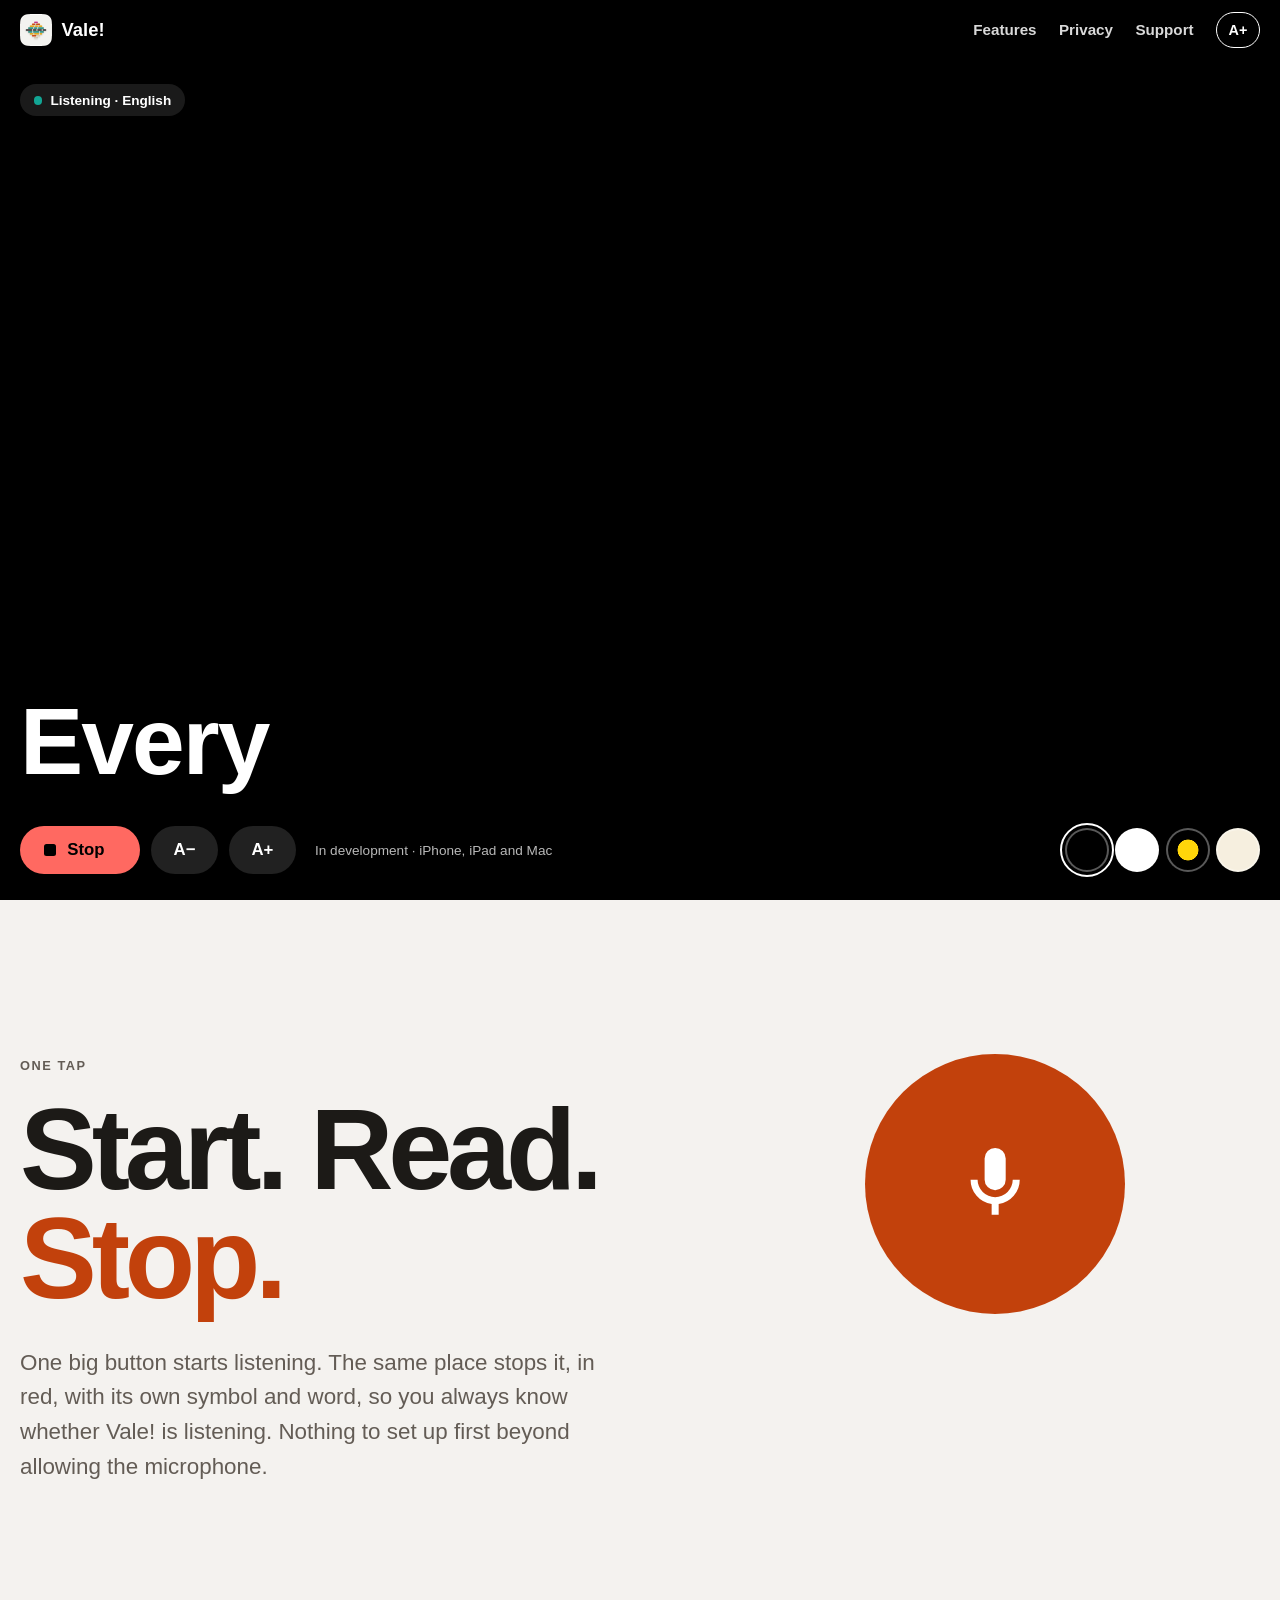
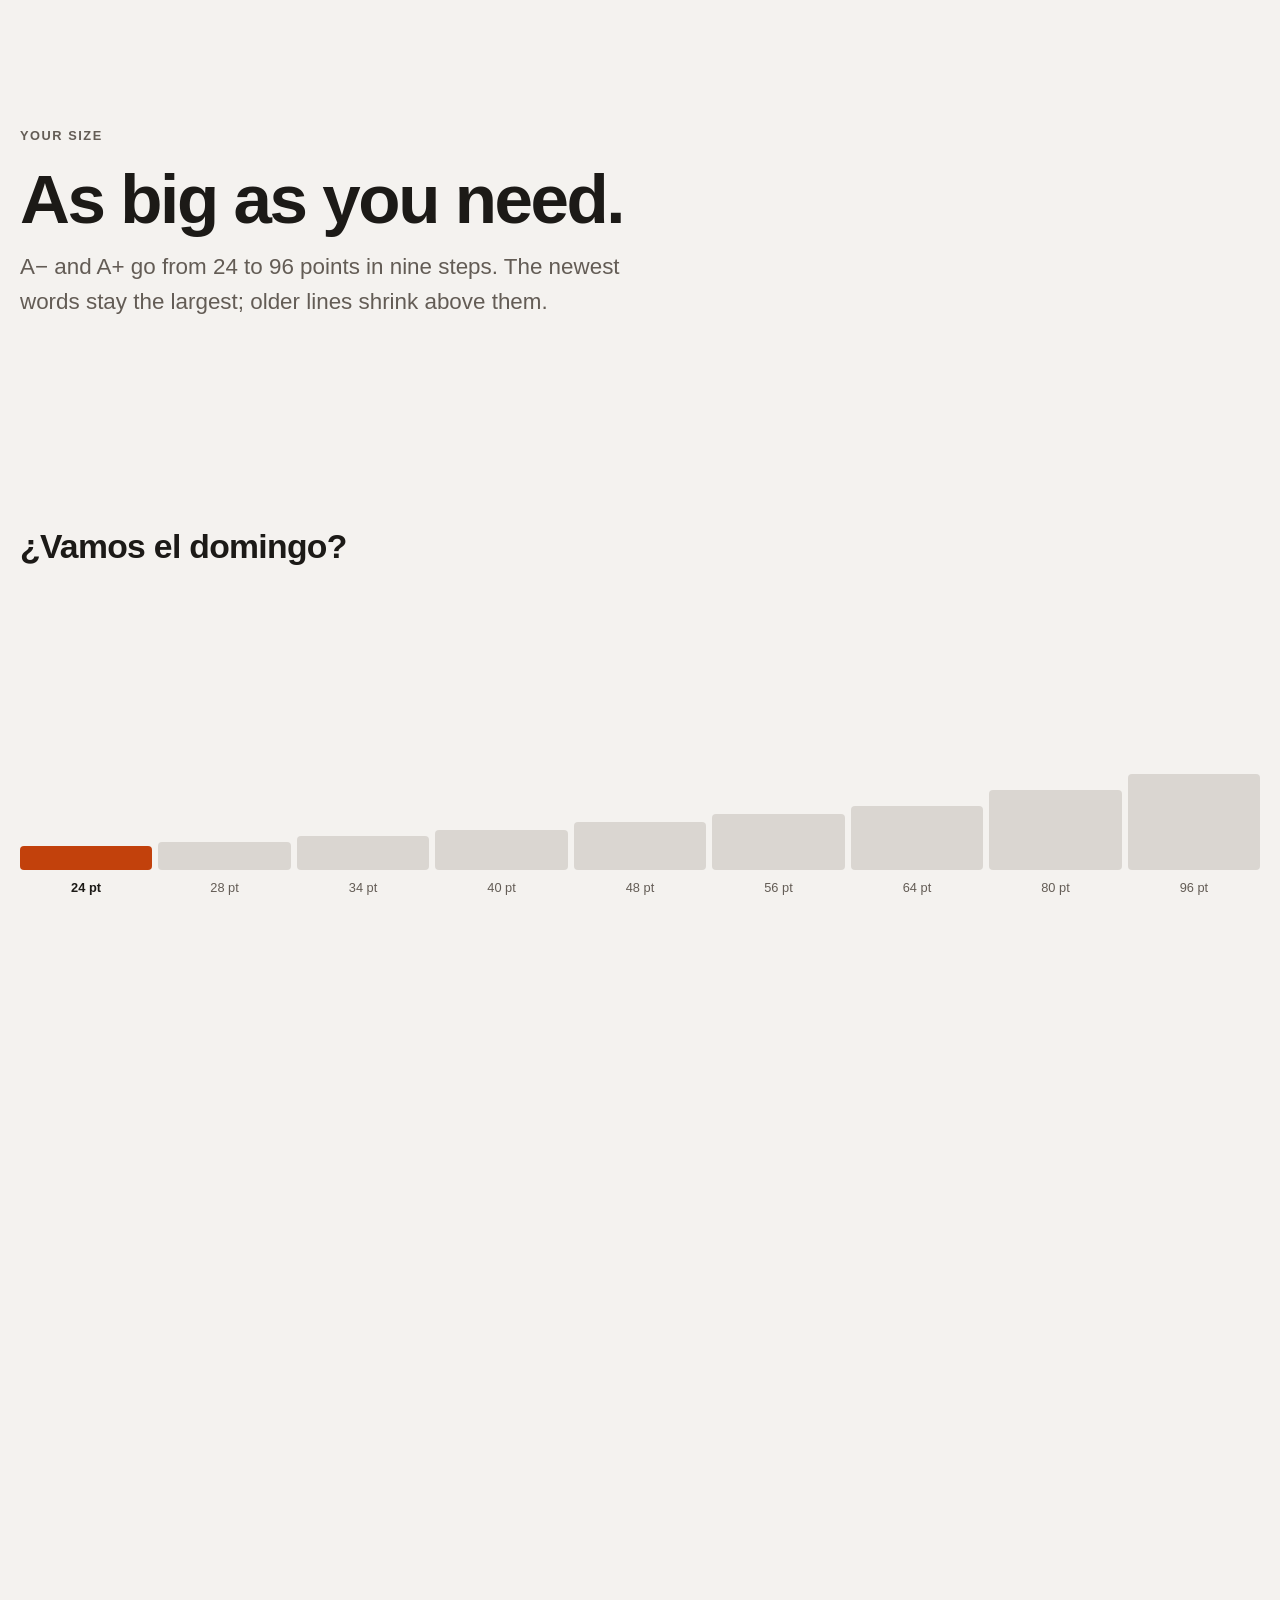
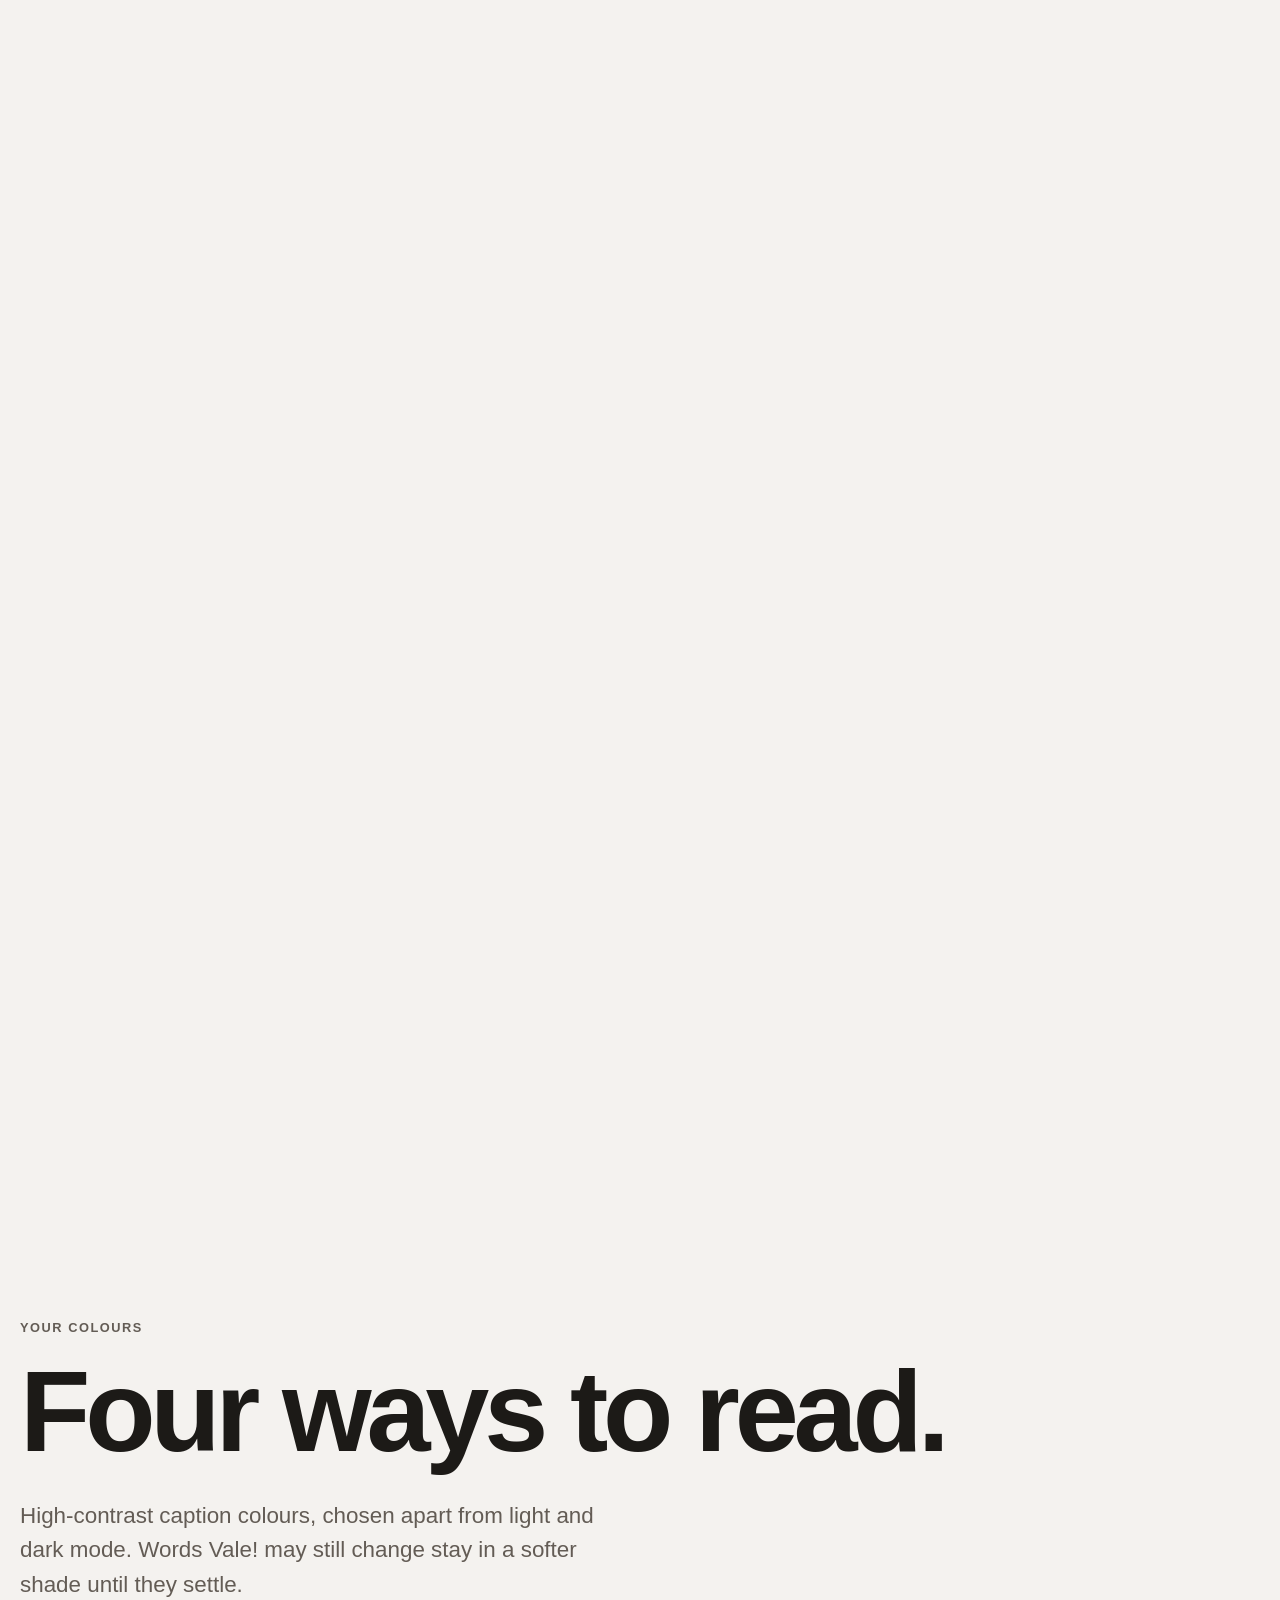
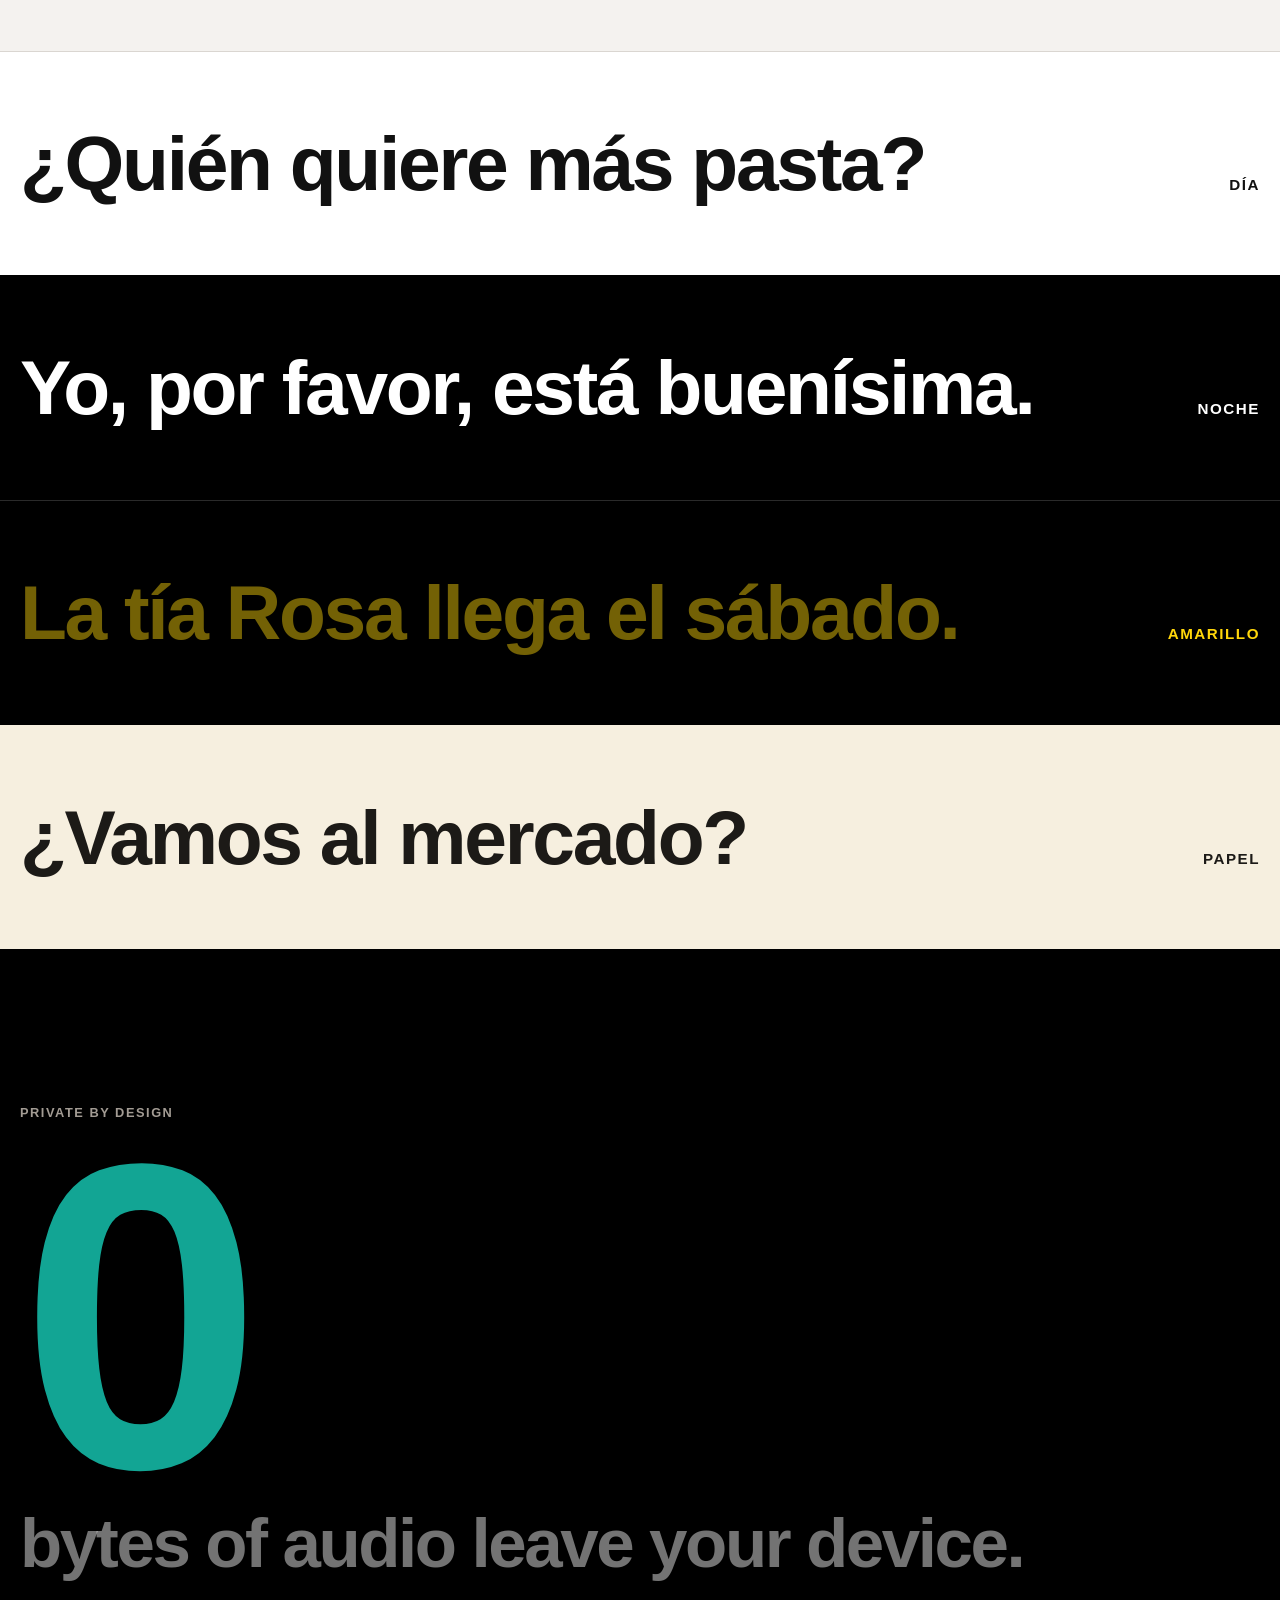
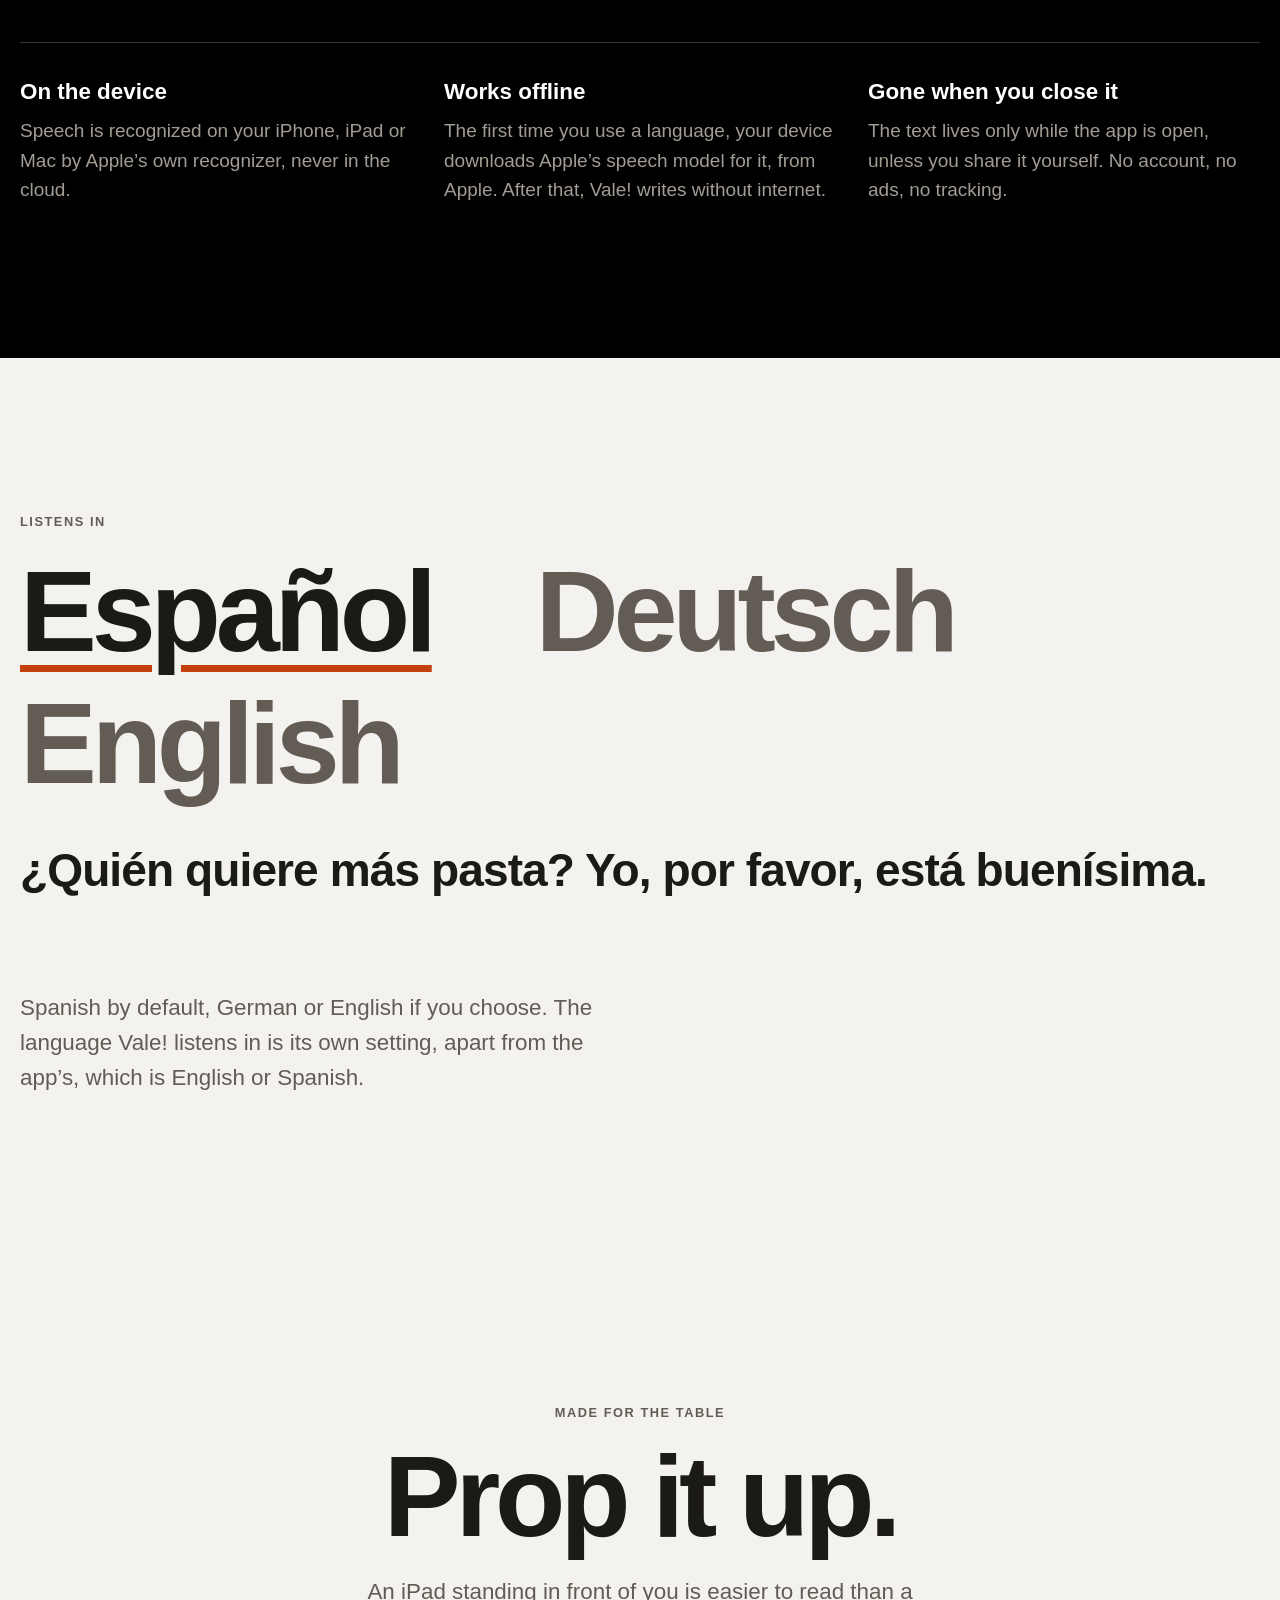
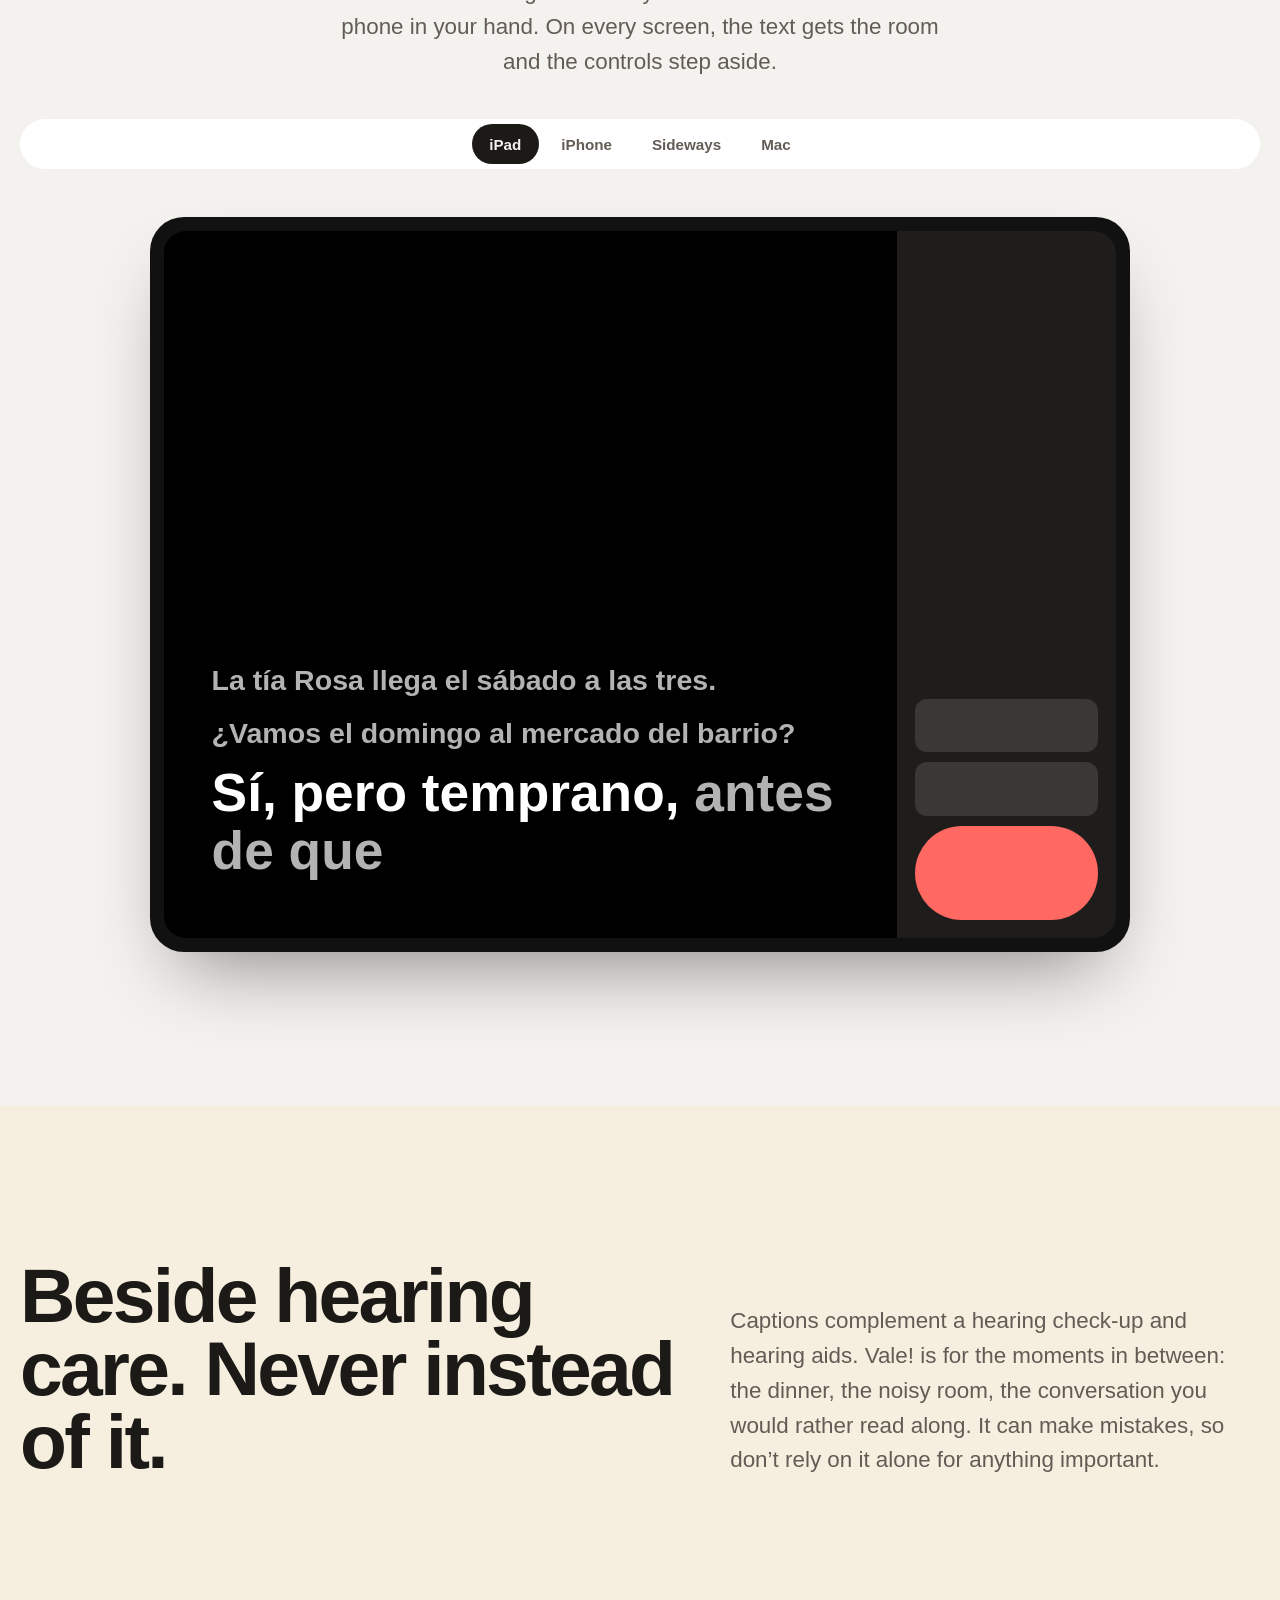
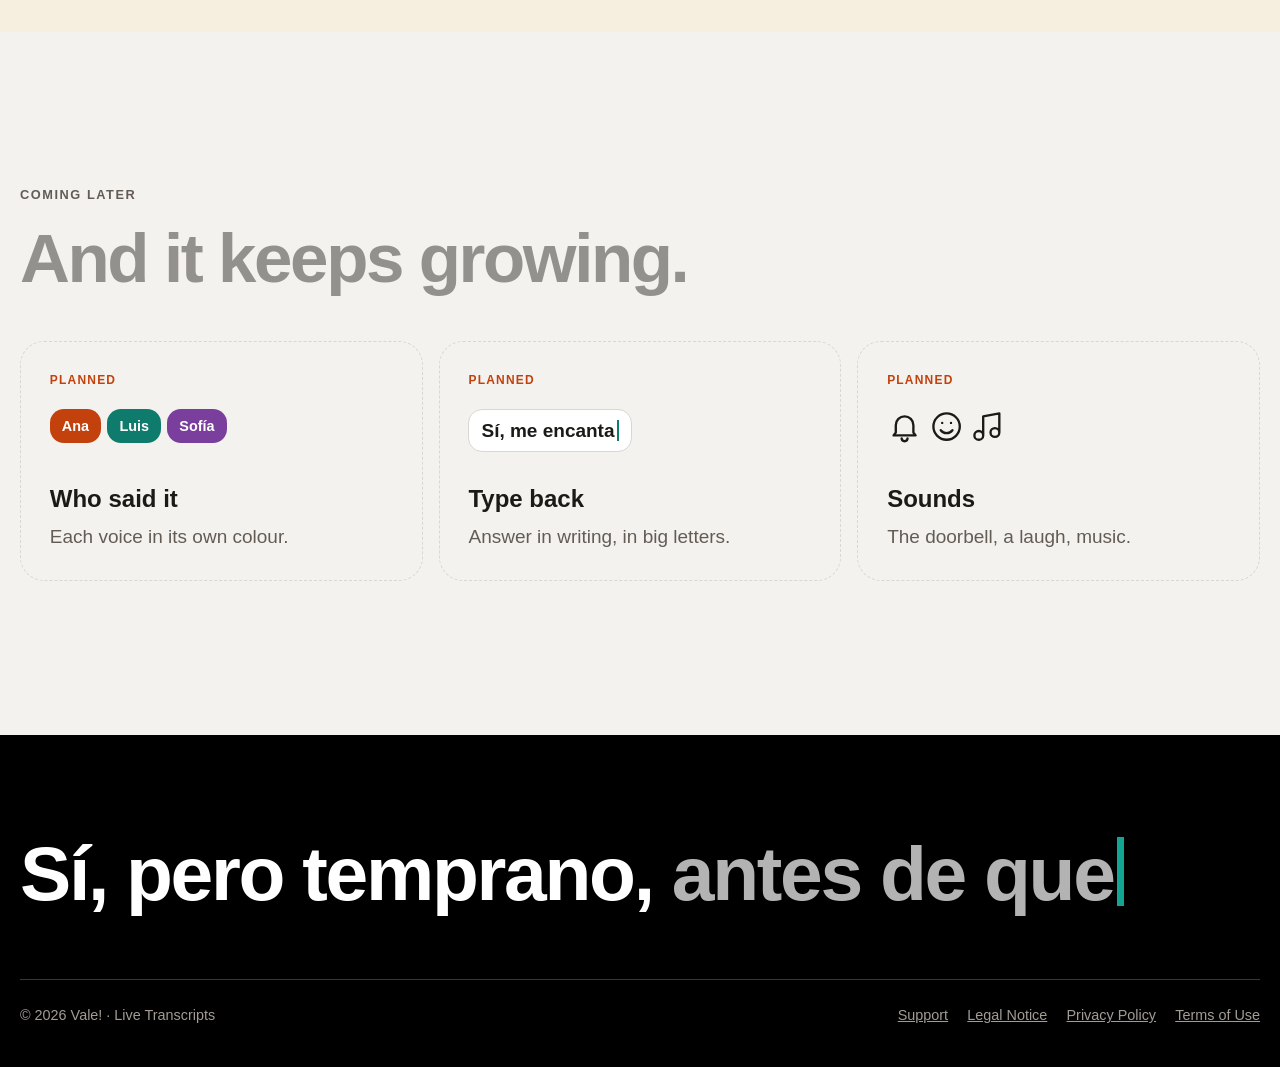
==== commit ab9390b2: "[+] caption the landing page live" ====
--- a/index.html
+++ b/index.html
@@ -14,6 +14,7 @@
 <link rel="apple-touch-icon" href="apple-touch-icon.png">
 <meta name="theme-color" content="#000000">
 <link rel="stylesheet" href="style.css">
+<script src="scenes.js" defer></script>
 </head>
 <body class="home">
 <a class="skip" href="#main">Skip to content</a>
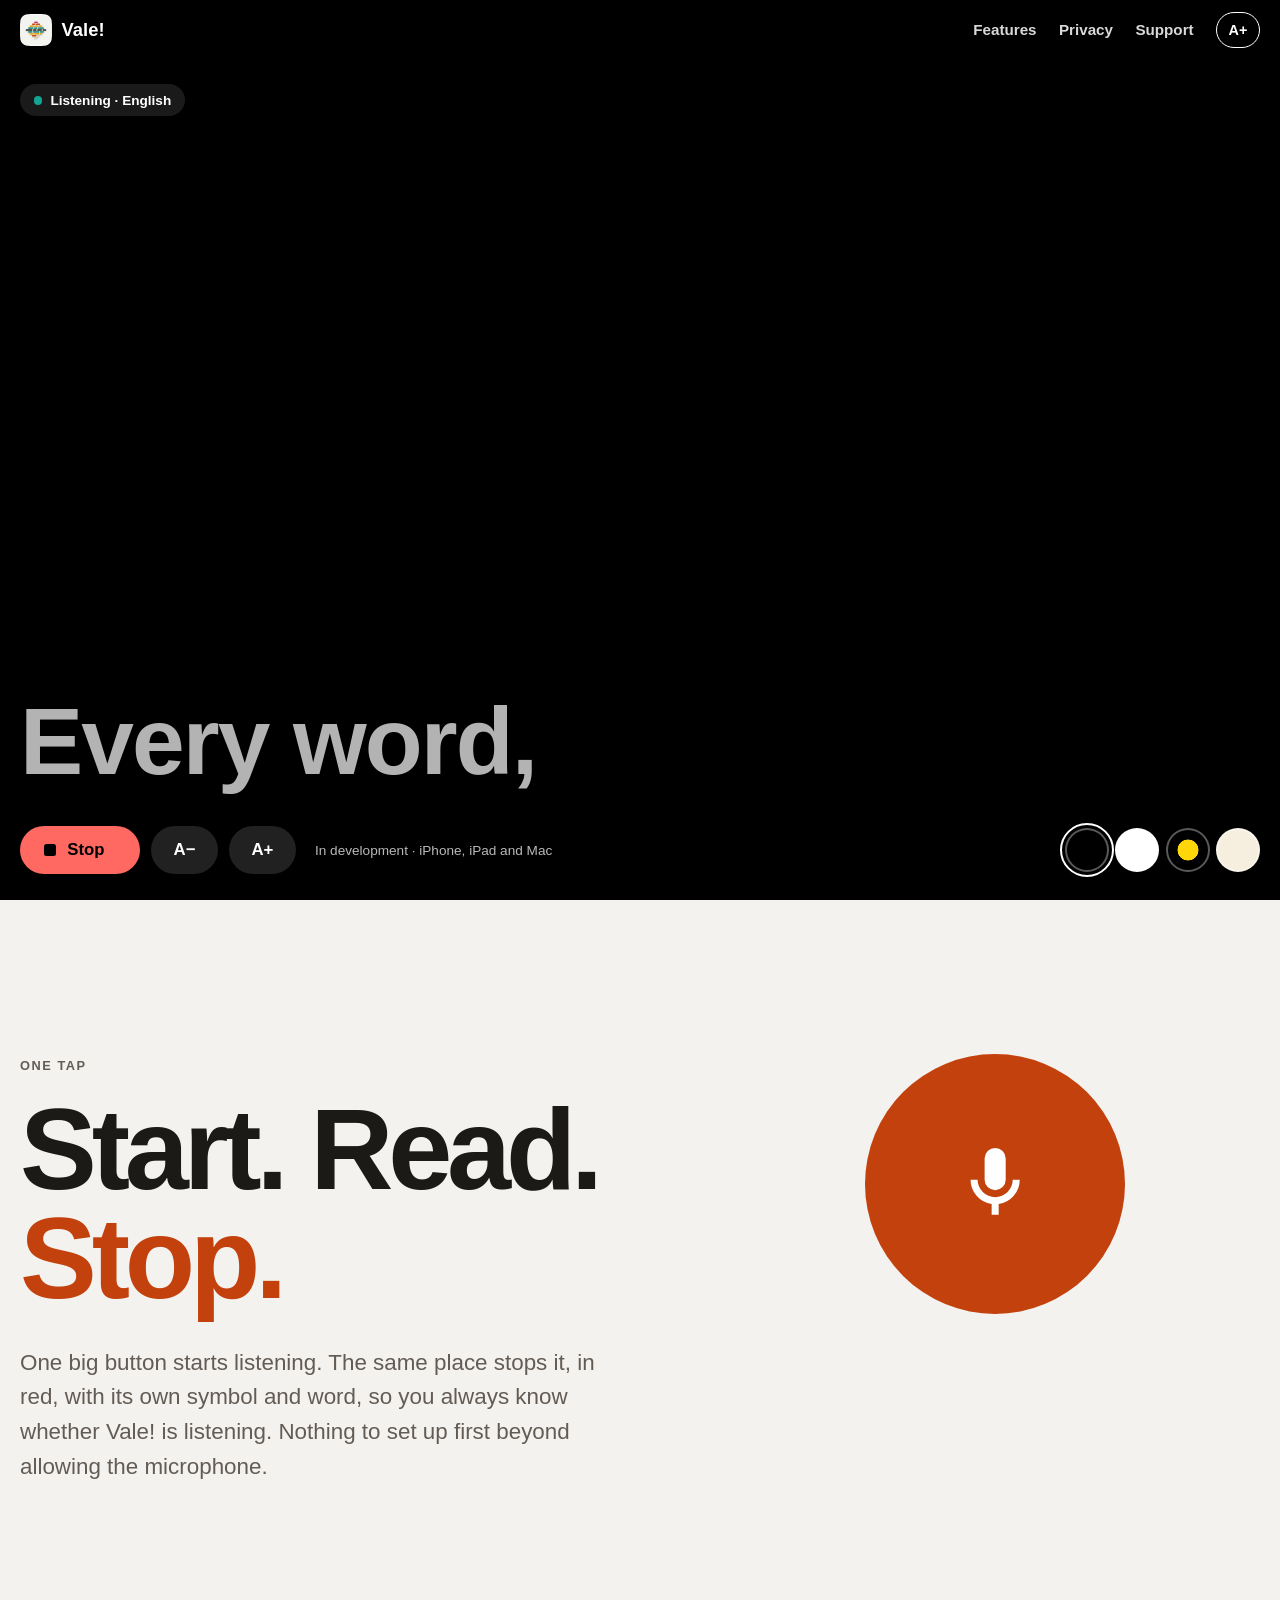
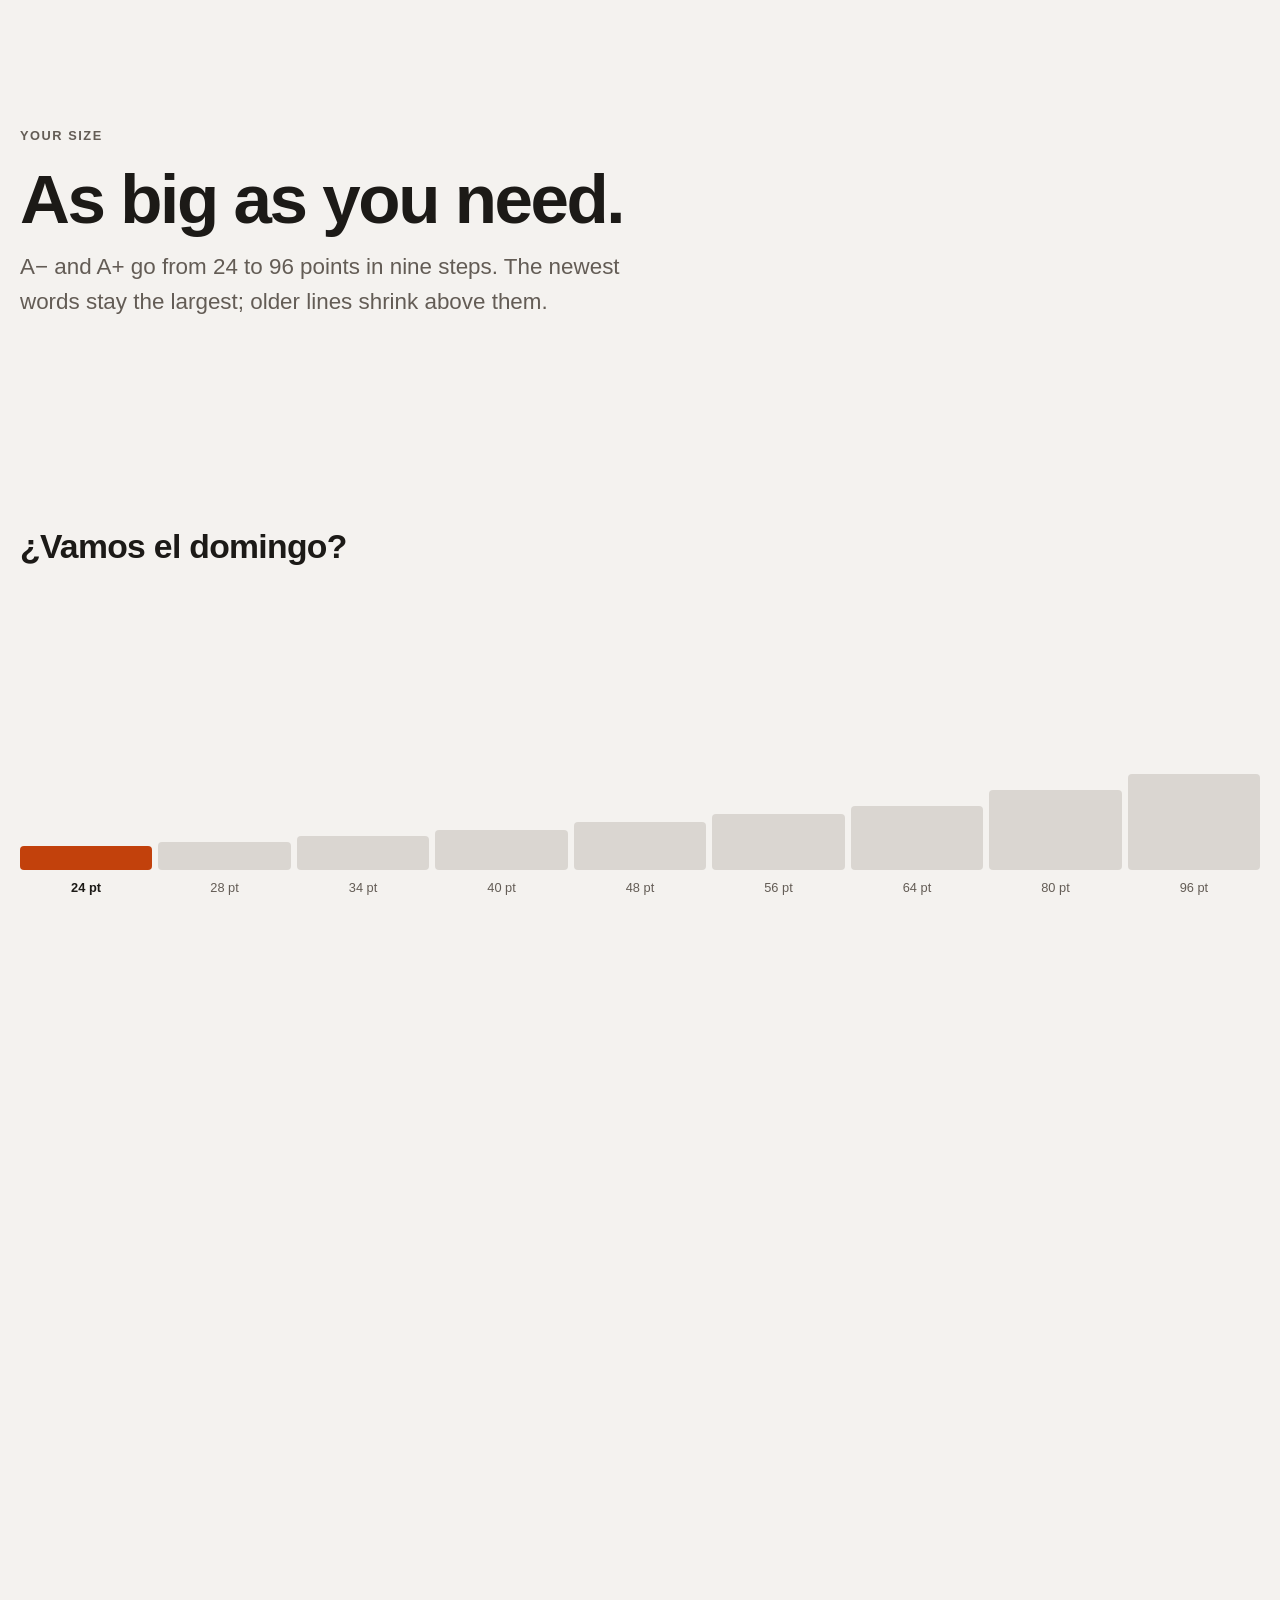
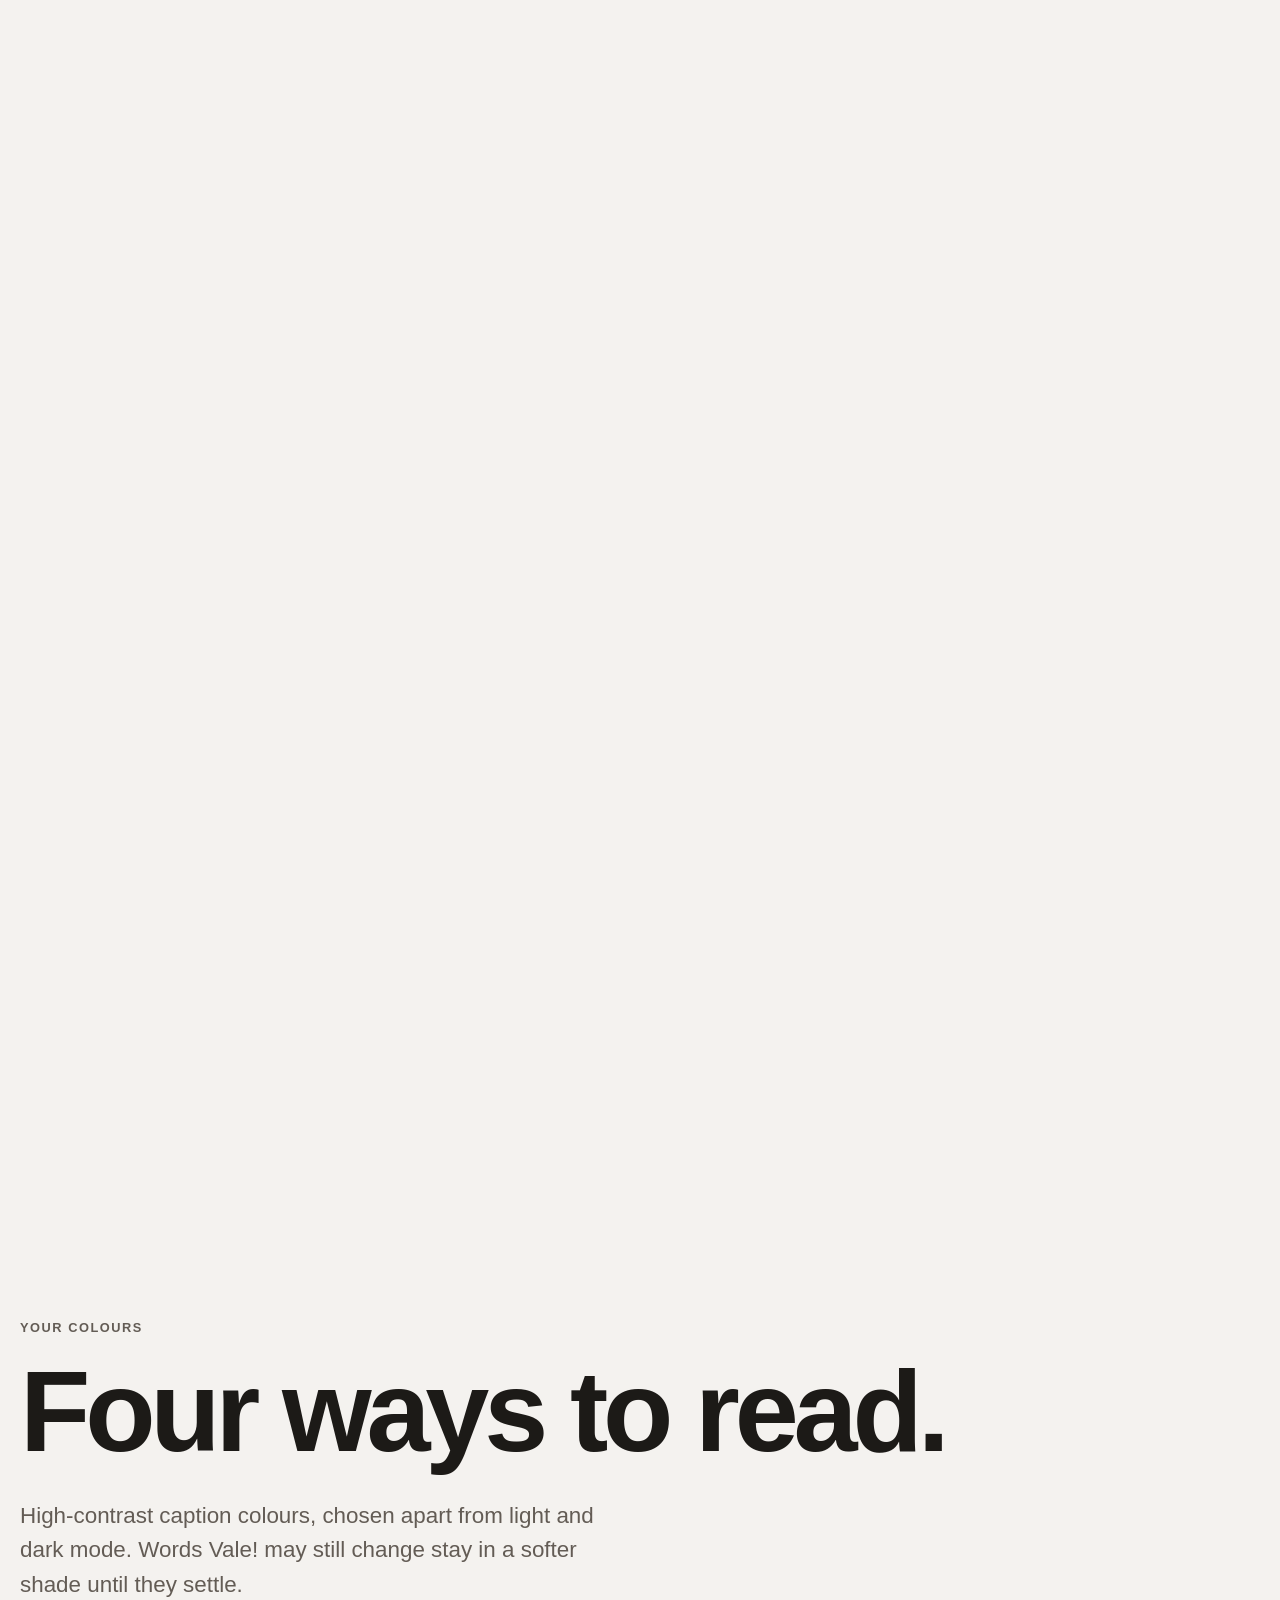
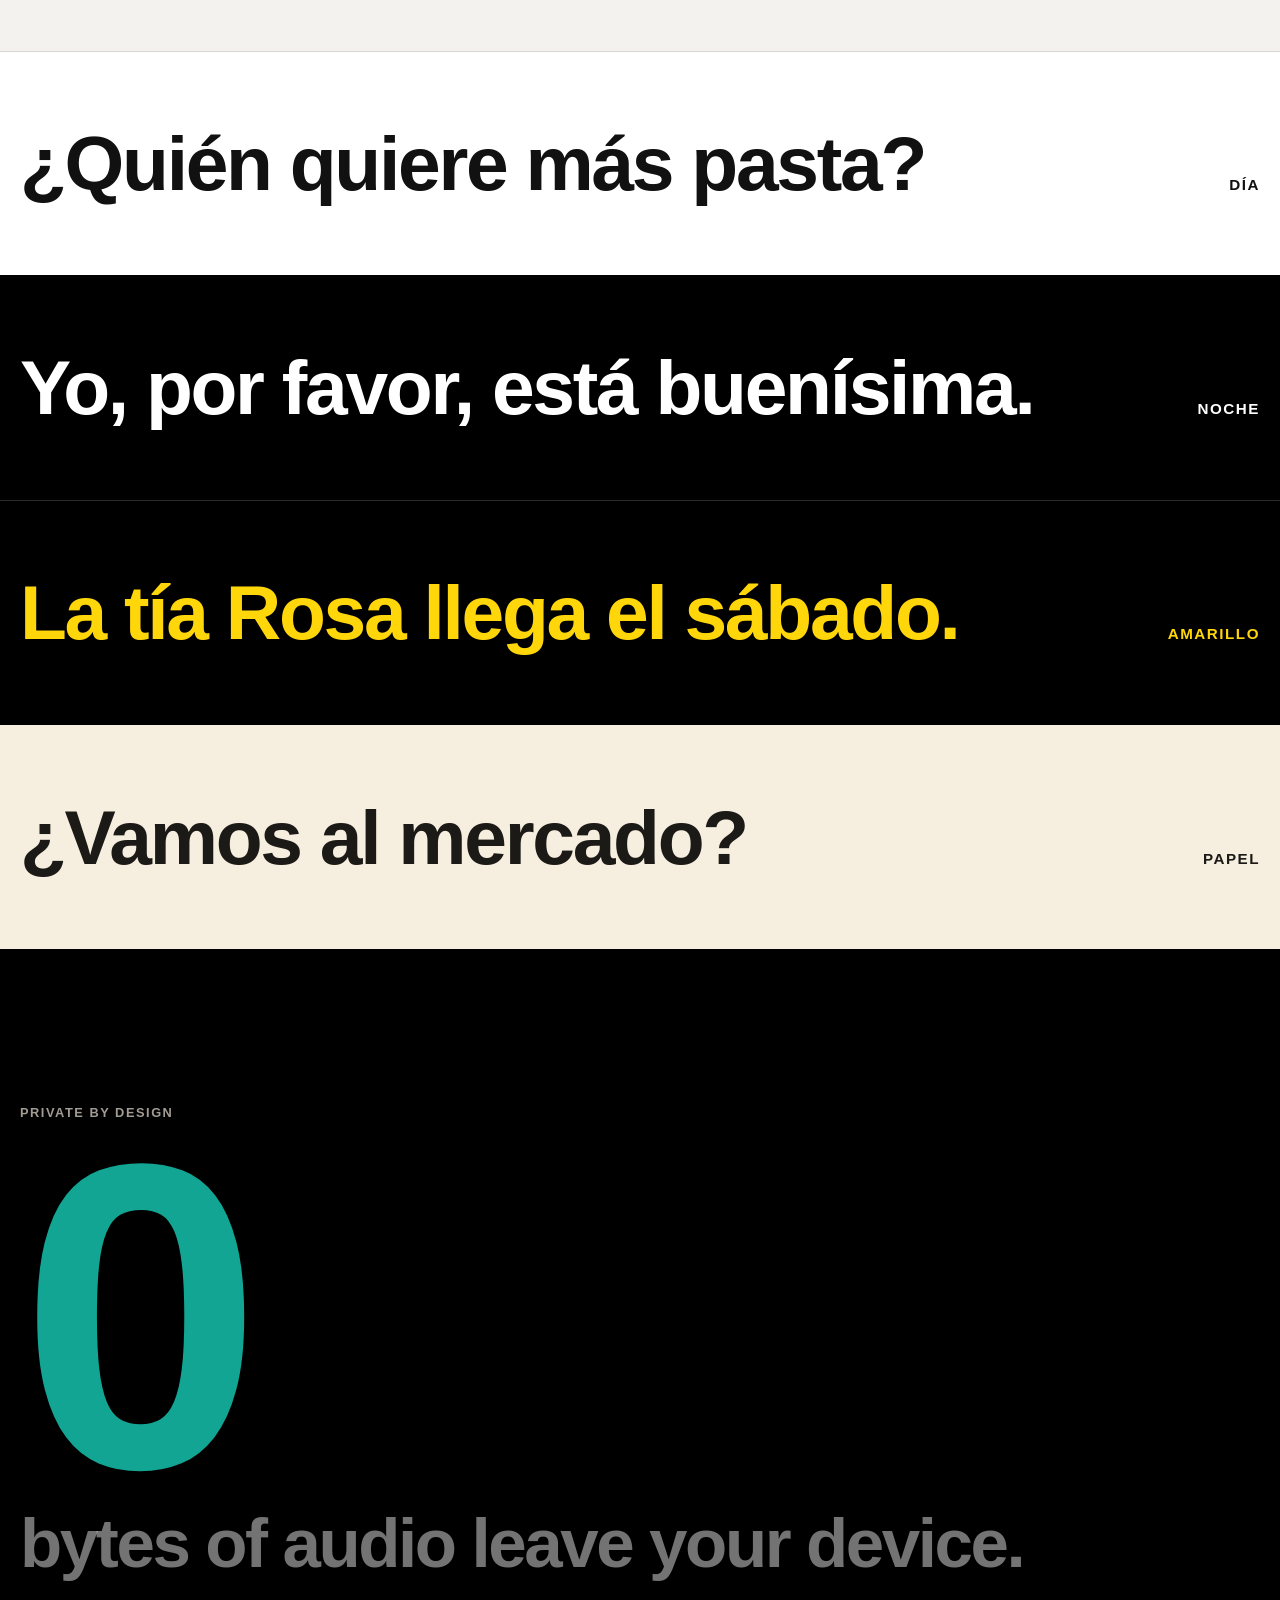
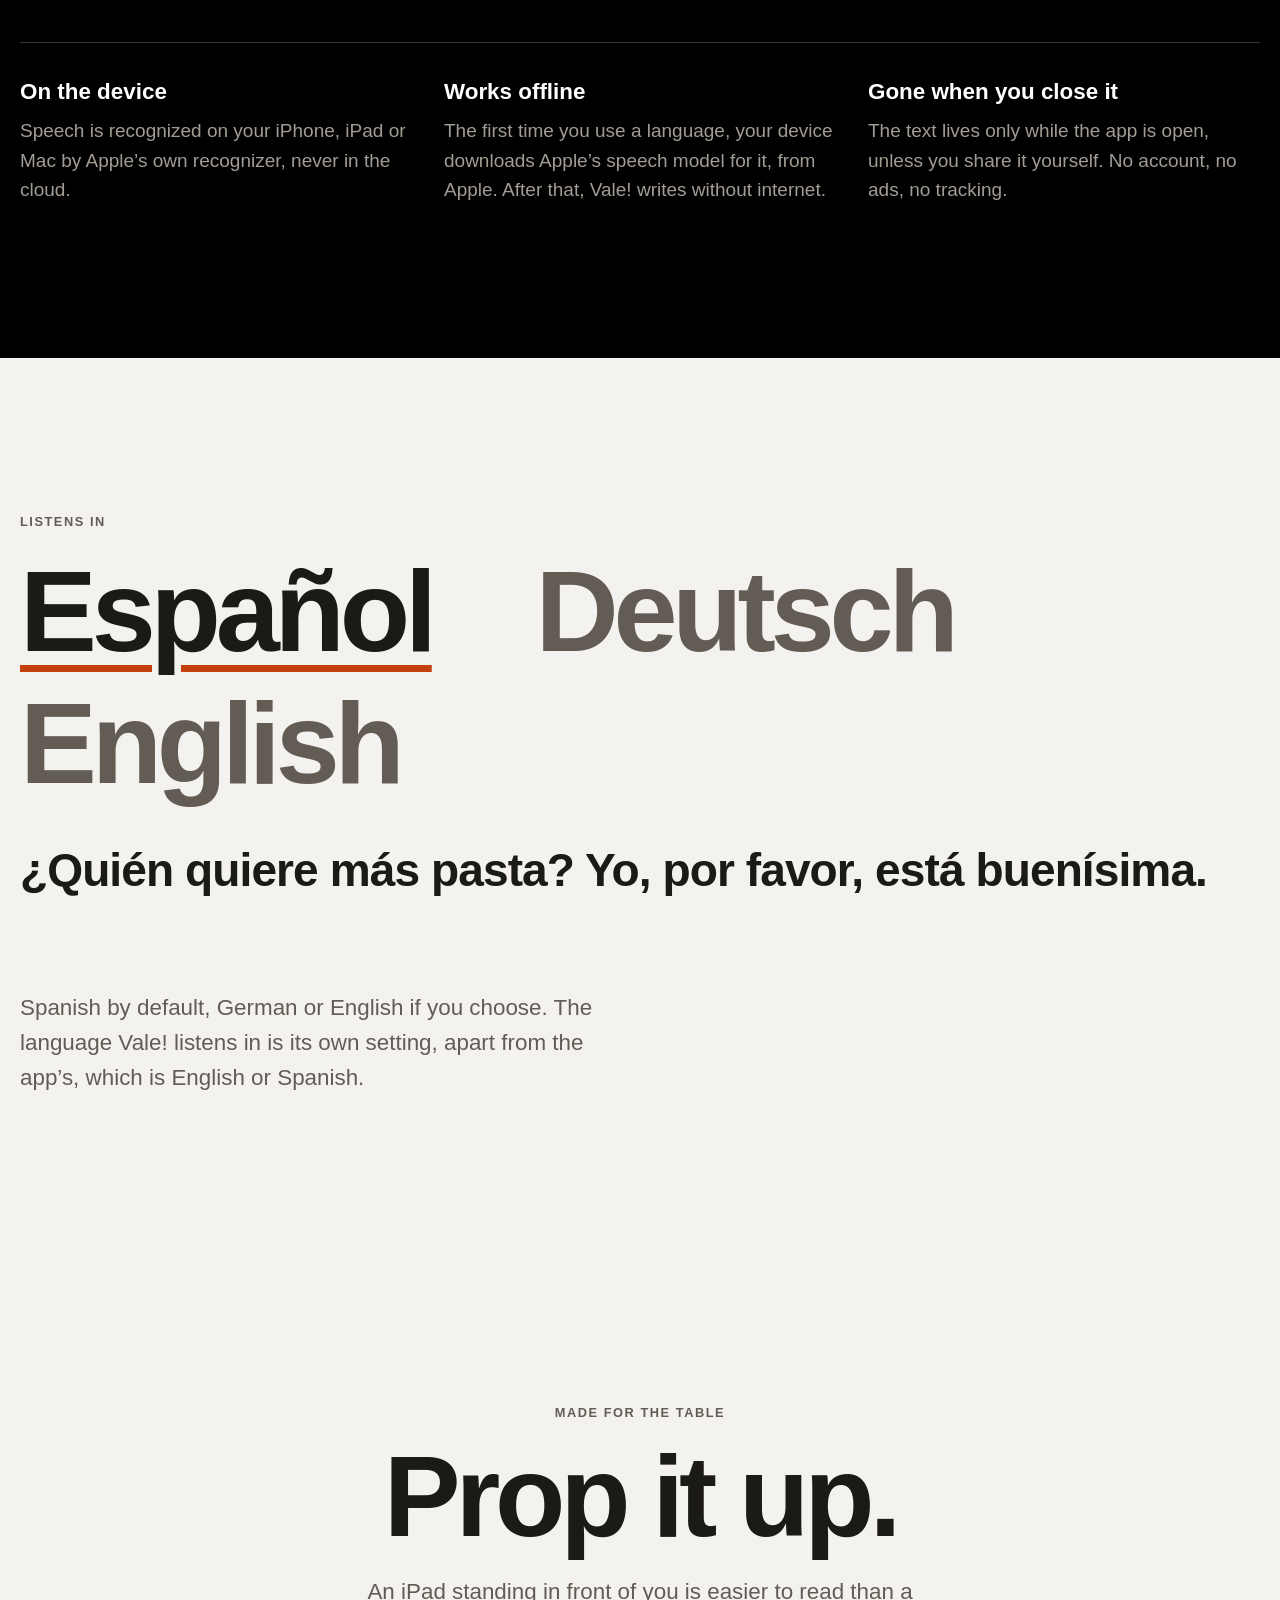
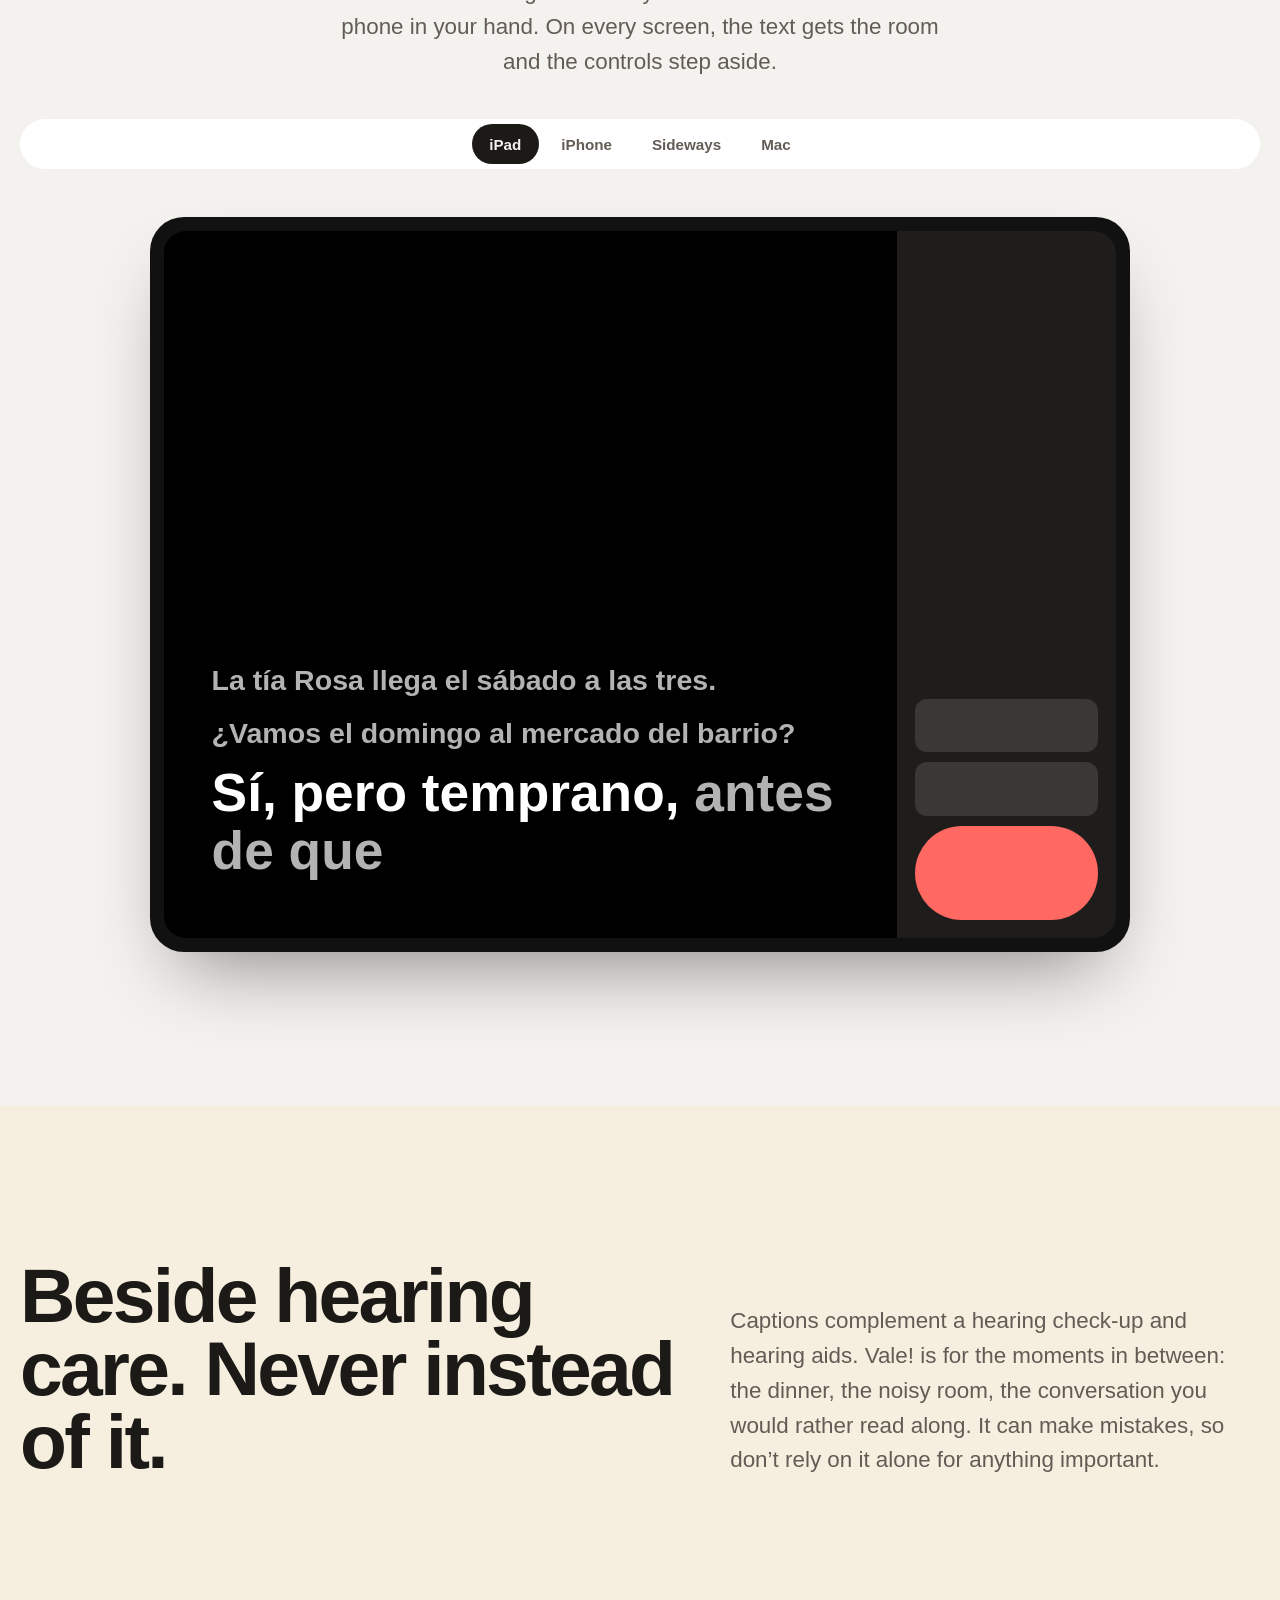
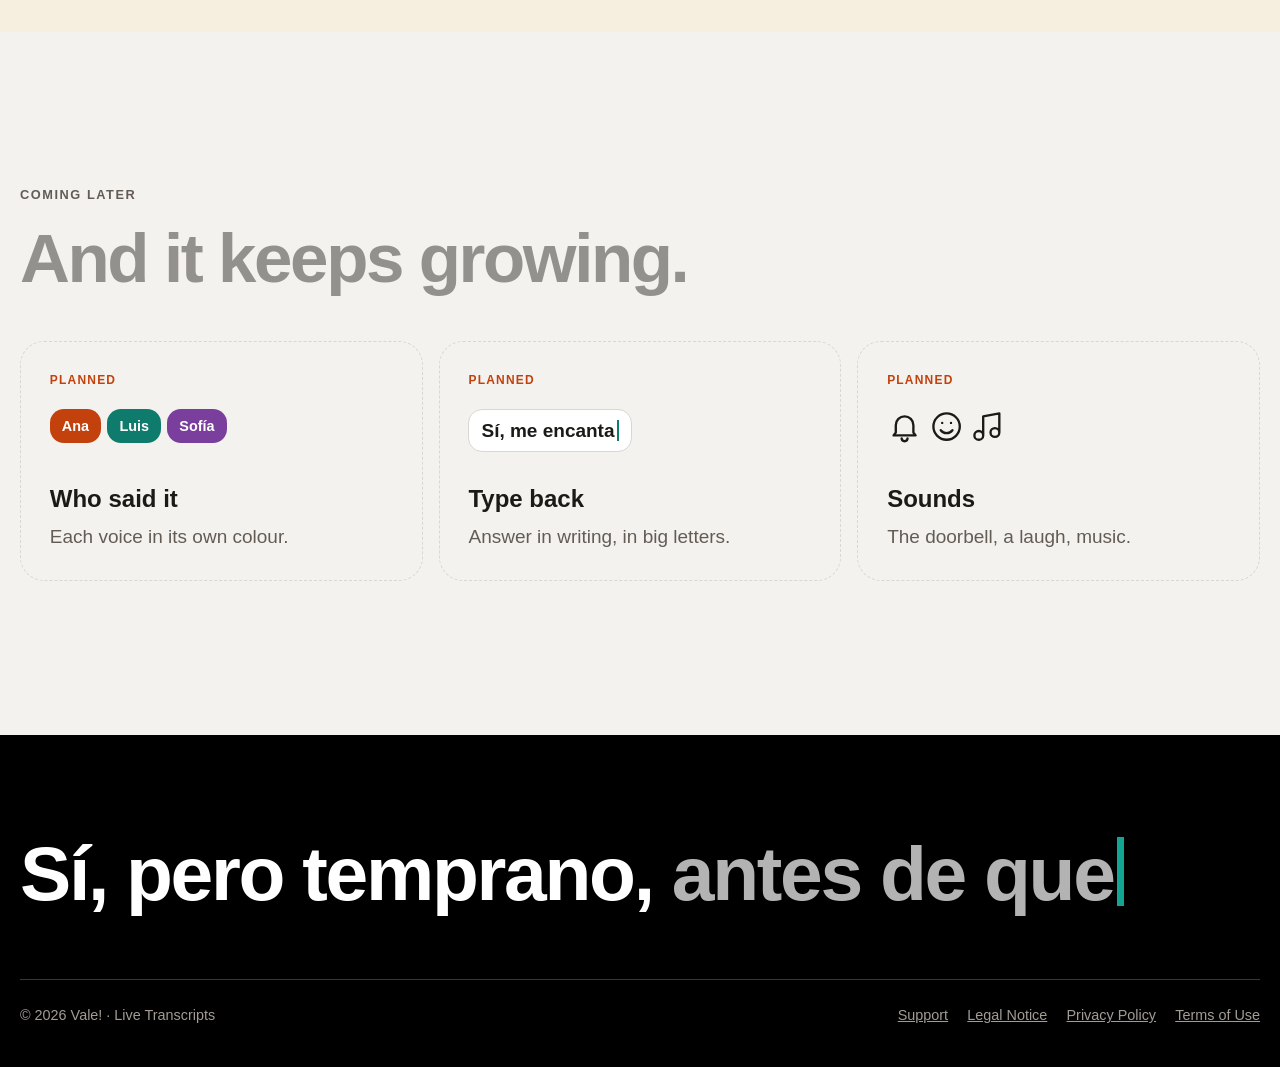
==== commit 91259728: "[+] add a link preview image" ====
--- a/index.html
+++ b/index.html
@@ -9,7 +9,11 @@
 <meta property="og:description" content="What is said in the room, live and in large type. In development for iPhone, iPad and Mac.">
 <meta property="og:type" content="website">
 <meta property="og:url" content="https://vale-live-transcripts.github.io/vale-webpage/">
-<meta property="og:image" content="https://vale-live-transcripts.github.io/vale-webpage/icon-512.png">
+<meta property="og:image" content="https://vale-live-transcripts.github.io/vale-webpage/images/link-preview.png">
+<meta property="og:image:width" content="1200">
+<meta property="og:image:height" content="630">
+<meta property="og:image:alt" content="Vale! in large white type on black: Every word, big and clear. Vale! writes down what is said in the room, live, and in large type.">
+<meta name="twitter:card" content="summary_large_image">
 <link rel="icon" type="image/png" href="favicon.png">
 <link rel="apple-touch-icon" href="apple-touch-icon.png">
 <meta name="theme-color" content="#000000">
--- a/style.css
+++ b/style.css
@@ -1137,61 +1137,145 @@
     gap: 0.4rem 1.2rem;
 }
 
-/* Support page */
+/* Support page: a head in big type on Noche, then the questions and the
+   form on the page's own ground. */
+
+.support .top {
+    background: #000000;
+    color: #ffffff;
+}
+
+.support-head {
+    padding: clamp(3rem, 8vw, 6rem) 0 clamp(3.5rem, 8vw, 6rem);
+    background: #000000;
+    color: #ffffff;
+}
+
+.support-head .eyebrow,
+.support-head .lede {
+    color: #b3b3b3;
+}
+
+.support-head a {
+    color: #ffffff;
+}
+
+.support-head h1 {
+    margin: 0;
+    font-size: clamp(3.4rem, 11vw, 9rem);
+    line-height: 0.95;
+    letter-spacing: -0.045em;
+    font-weight: 700;
+}
 
 .page {
-    max-width: 46rem;
-    padding-bottom: 56px;
-}
-
-.page h1 {
-    font-size: clamp(2.2rem, 5vw, 3.2rem);
+    padding: clamp(3rem, 7vw, 5rem) 0 6rem;
+}
+
+.page > * {
+    max-width: 52rem;
 }
 
 .page h2 {
-    margin: 40px 0 14px;
-    font-size: 1.5rem;
+    margin: 0 0 1.5rem;
+    font-size: clamp(2rem, 4.4vw, 3.2rem);
+    letter-spacing: -0.035em;
+    line-height: 1;
+}
+
+.page h2 + .faq,
+.page h2 + form {
+    margin-top: 0;
+}
+
+.faq {
+    margin-bottom: clamp(3.5rem, 8vw, 5.5rem);
+    border-top: 1px solid var(--separator);
+}
+
+.faq details {
+    border-bottom: 1px solid var(--separator);
+}
+
+.faq summary {
+    display: flex;
+    justify-content: space-between;
+    align-items: center;
+    gap: 1rem;
+    min-height: 44px;
+    padding: 1.1rem 0;
+    cursor: pointer;
+    font-size: clamp(1.2rem, 2.2vw, 1.5rem);
+    font-weight: 650;
     letter-spacing: -0.01em;
-}
-
-.faq details {
+    list-style: none;
+}
+
+.faq summary::-webkit-details-marker {
+    display: none;
+}
+
+.faq summary::after {
+    content: "+";
+    flex: none;
+    color: var(--accent);
+    font-size: 1.6em;
+    font-weight: 400;
+    line-height: 1;
+    transition: transform 0.3s var(--ease);
+}
+
+.faq details[open] summary::after {
+    transform: rotate(45deg);
+}
+
+.faq details p {
+    margin: 0 0 1.4rem;
+    max-width: 42rem;
+    color: var(--muted);
+}
+
+form {
+    display: flex;
+    flex-direction: column;
+    gap: 0.7rem;
+    padding: clamp(1.4rem, 3vw, 2.2rem);
+    border-radius: 28px;
     background: var(--surface);
-    border-radius: 16px;
-    padding: 16px 20px;
-    margin: 10px 0;
-}
-
-.faq summary {
+}
+
+fieldset.segmented {
+    display: flex;
+    flex-wrap: wrap;
+    gap: 0.4rem;
+    margin: 0 0 0.6rem;
+    padding: 0;
+    border: 0;
+}
+
+fieldset.segmented legend {
+    margin-bottom: 0.6rem;
+    font-weight: 650;
+}
+
+fieldset.segmented label {
+    display: inline-flex;
+    align-items: center;
+    gap: 0.5rem;
+    min-height: 44px;
+    padding: 0 1.1rem;
+    border-radius: 999px;
+    background: var(--bg);
     cursor: pointer;
-    font-weight: 650;
-}
-
-.faq details p {
-    margin: 10px 0 0;
-    color: var(--muted);
-}
-
-form {
-    background: var(--surface);
-    border-radius: 22px;
-    padding: 24px;
-    display: flex;
-    flex-direction: column;
-    gap: 10px;
-}
-
-fieldset.segmented {
-    border: 0;
-    padding: 0;
-    margin: 0 0 6px;
-    display: flex;
-    flex-wrap: wrap;
-    gap: 16px;
-}
-
-fieldset.segmented legend {
-    font-weight: 650;
-    margin-bottom: 6px;
+}
+
+fieldset.segmented label:has(input:checked) {
+    background: var(--text);
+    color: var(--bg);
+}
+
+fieldset.segmented input {
+    accent-color: var(--accent);
 }
 
 label {
@@ -1201,12 +1285,12 @@
 input[type="text"],
 textarea {
     width: 100%;
+    padding: 0.8rem 1rem;
+    border: 1px solid var(--separator);
+    border-radius: 14px;
+    background: var(--bg);
+    color: var(--text);
     font: inherit;
-    color: var(--text);
-    background: var(--bg);
-    border: 1px solid var(--separator);
-    border-radius: 12px;
-    padding: 12px 14px;
 }
 
 .hint {
@@ -1226,14 +1310,19 @@
 button[type="submit"] {
     align-self: flex-start;
     min-height: 52px;
-    padding: 0 28px;
+    padding: 0 2rem;
     border: 0;
-    border-radius: 26px;
+    border-radius: 999px;
     background: var(--accent);
     color: var(--on-accent);
     font: inherit;
     font-weight: 700;
     cursor: pointer;
+    transition: transform 0.2s var(--ease);
+}
+
+button[type="submit"]:active {
+    transform: scale(0.97);
 }
 
 button[type="submit"]:disabled {
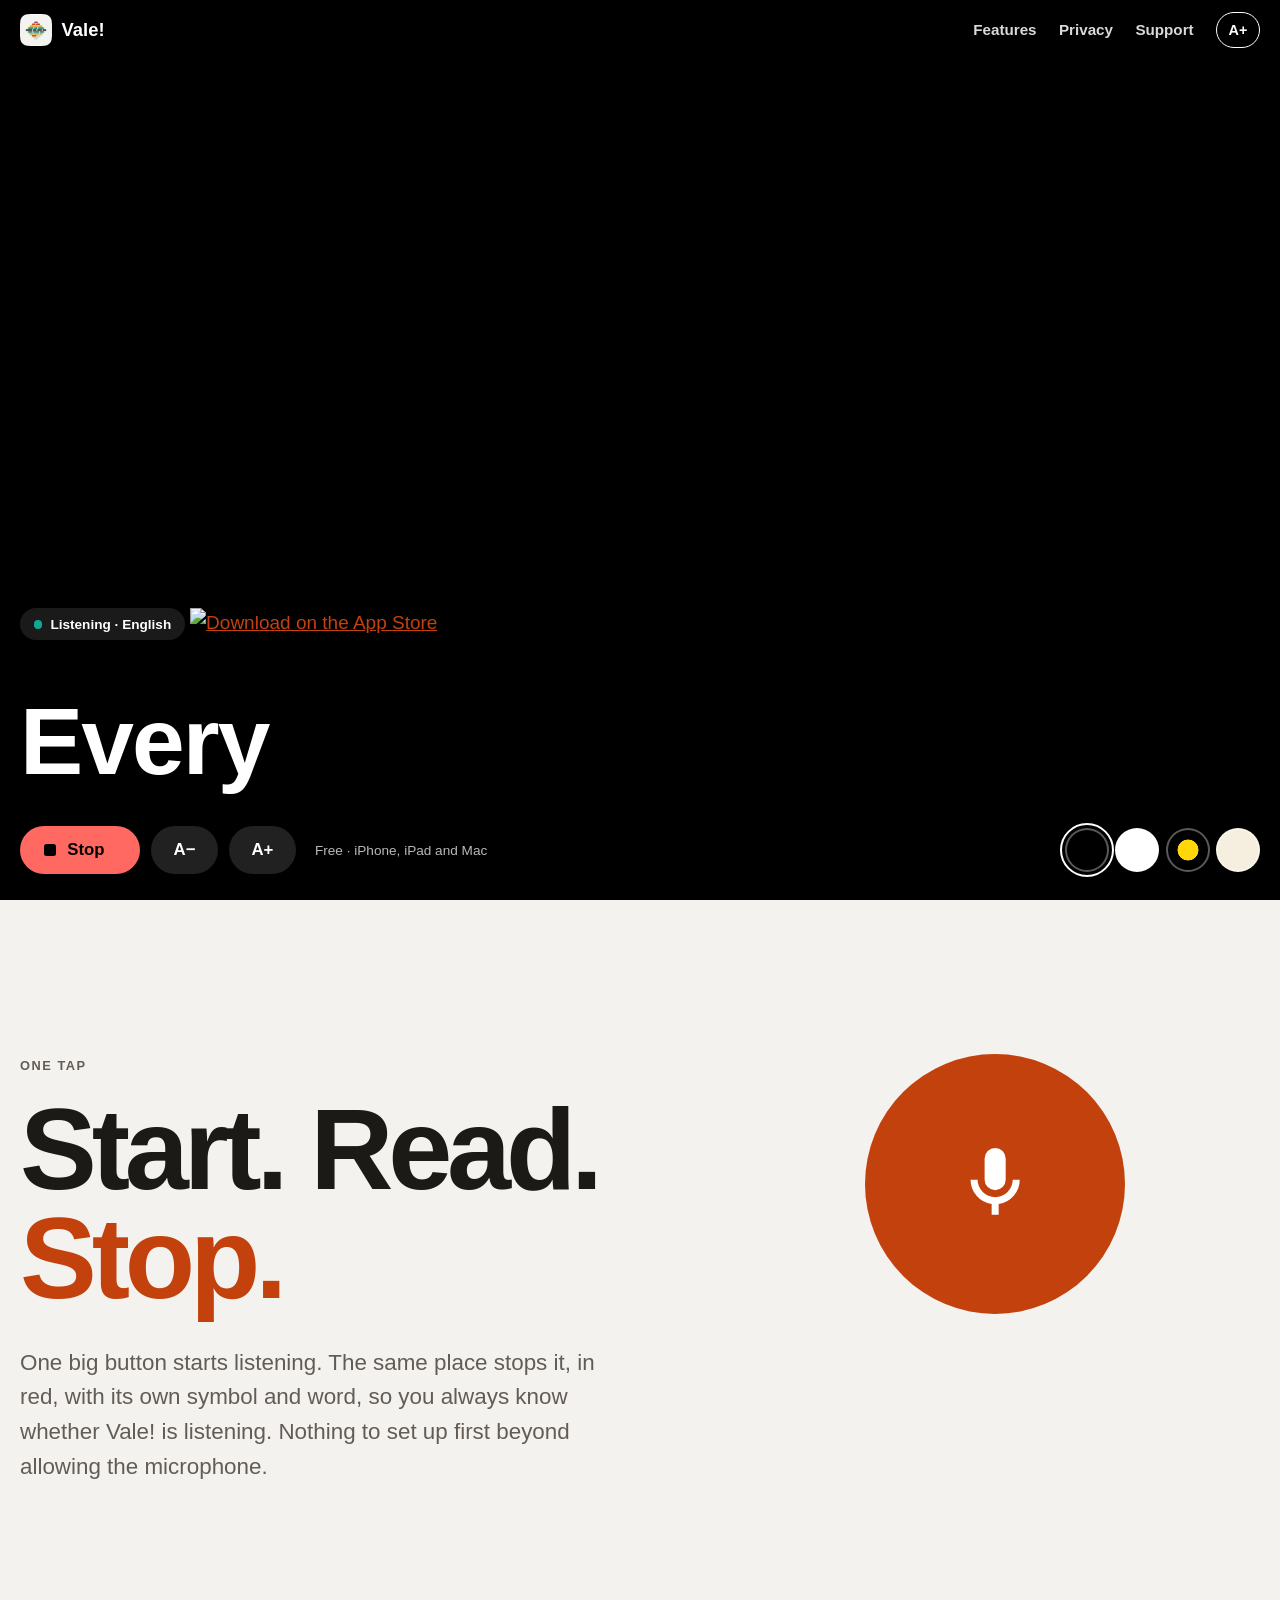
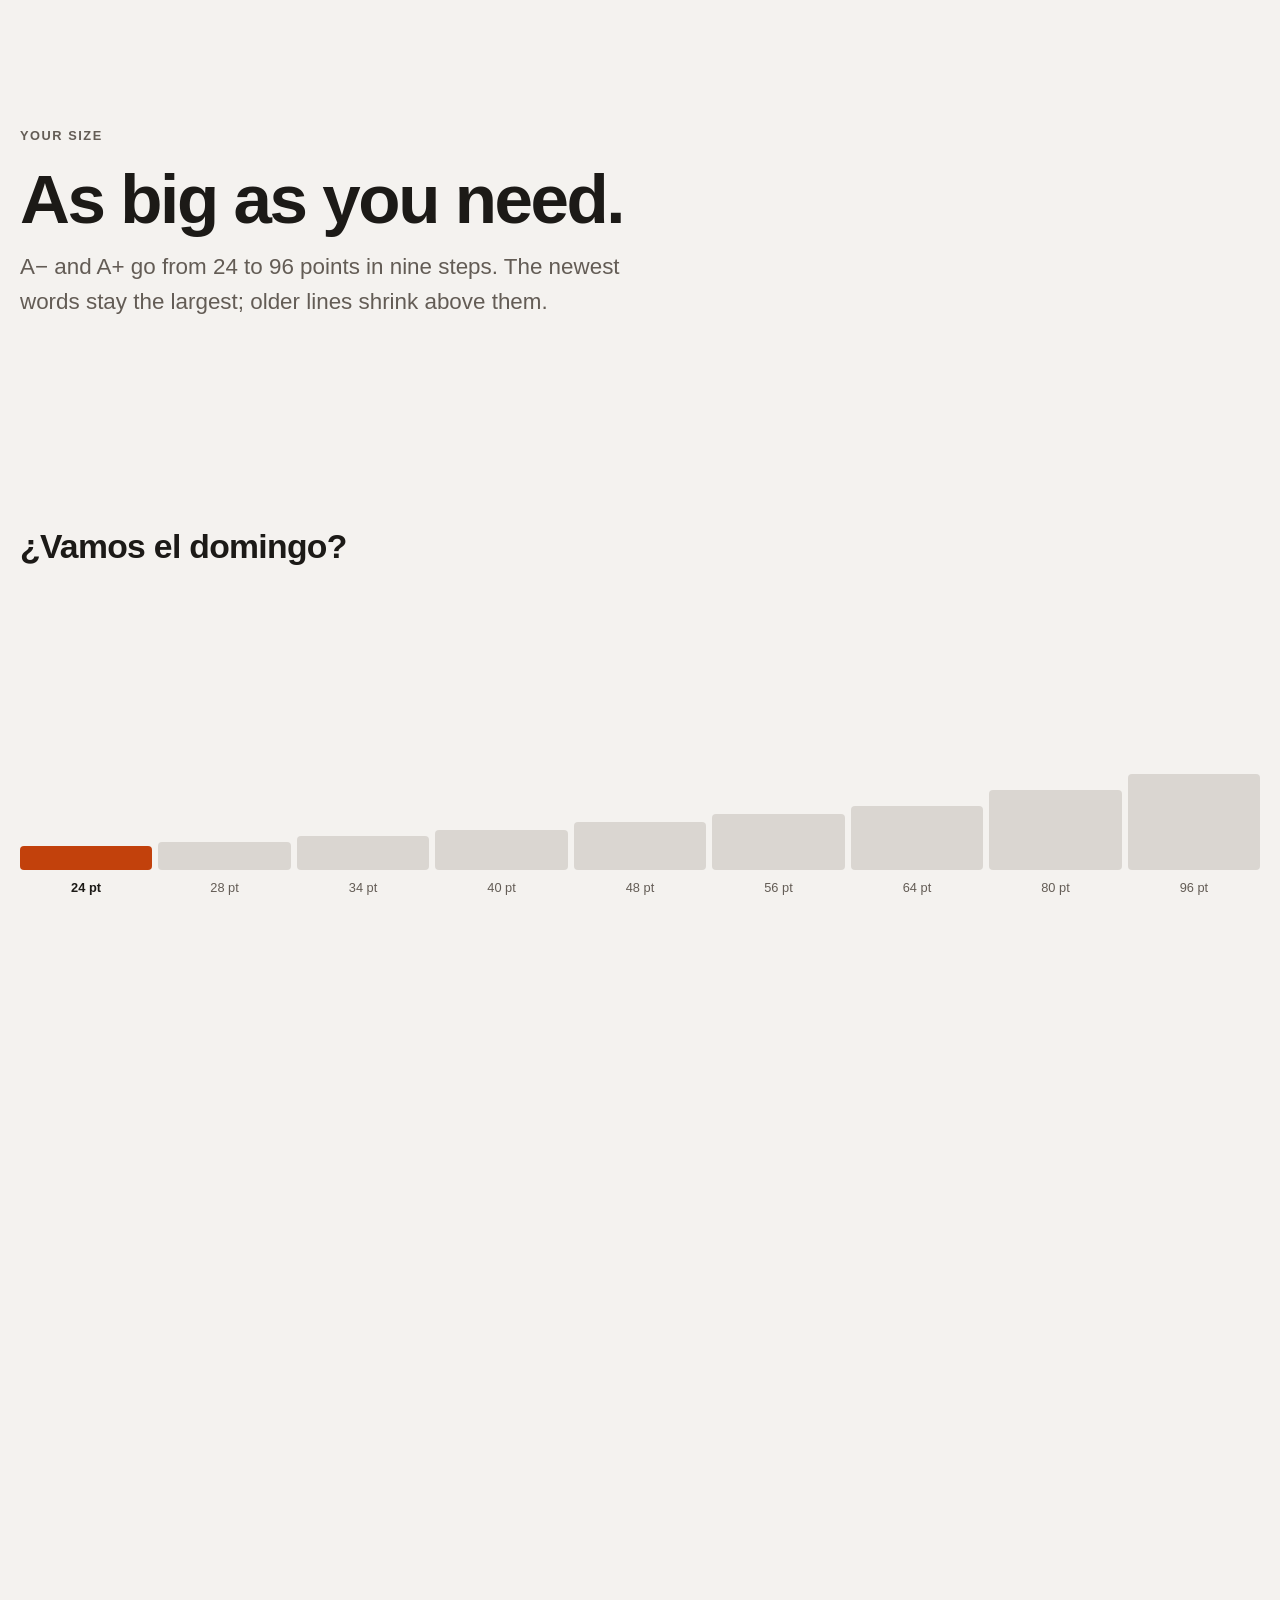
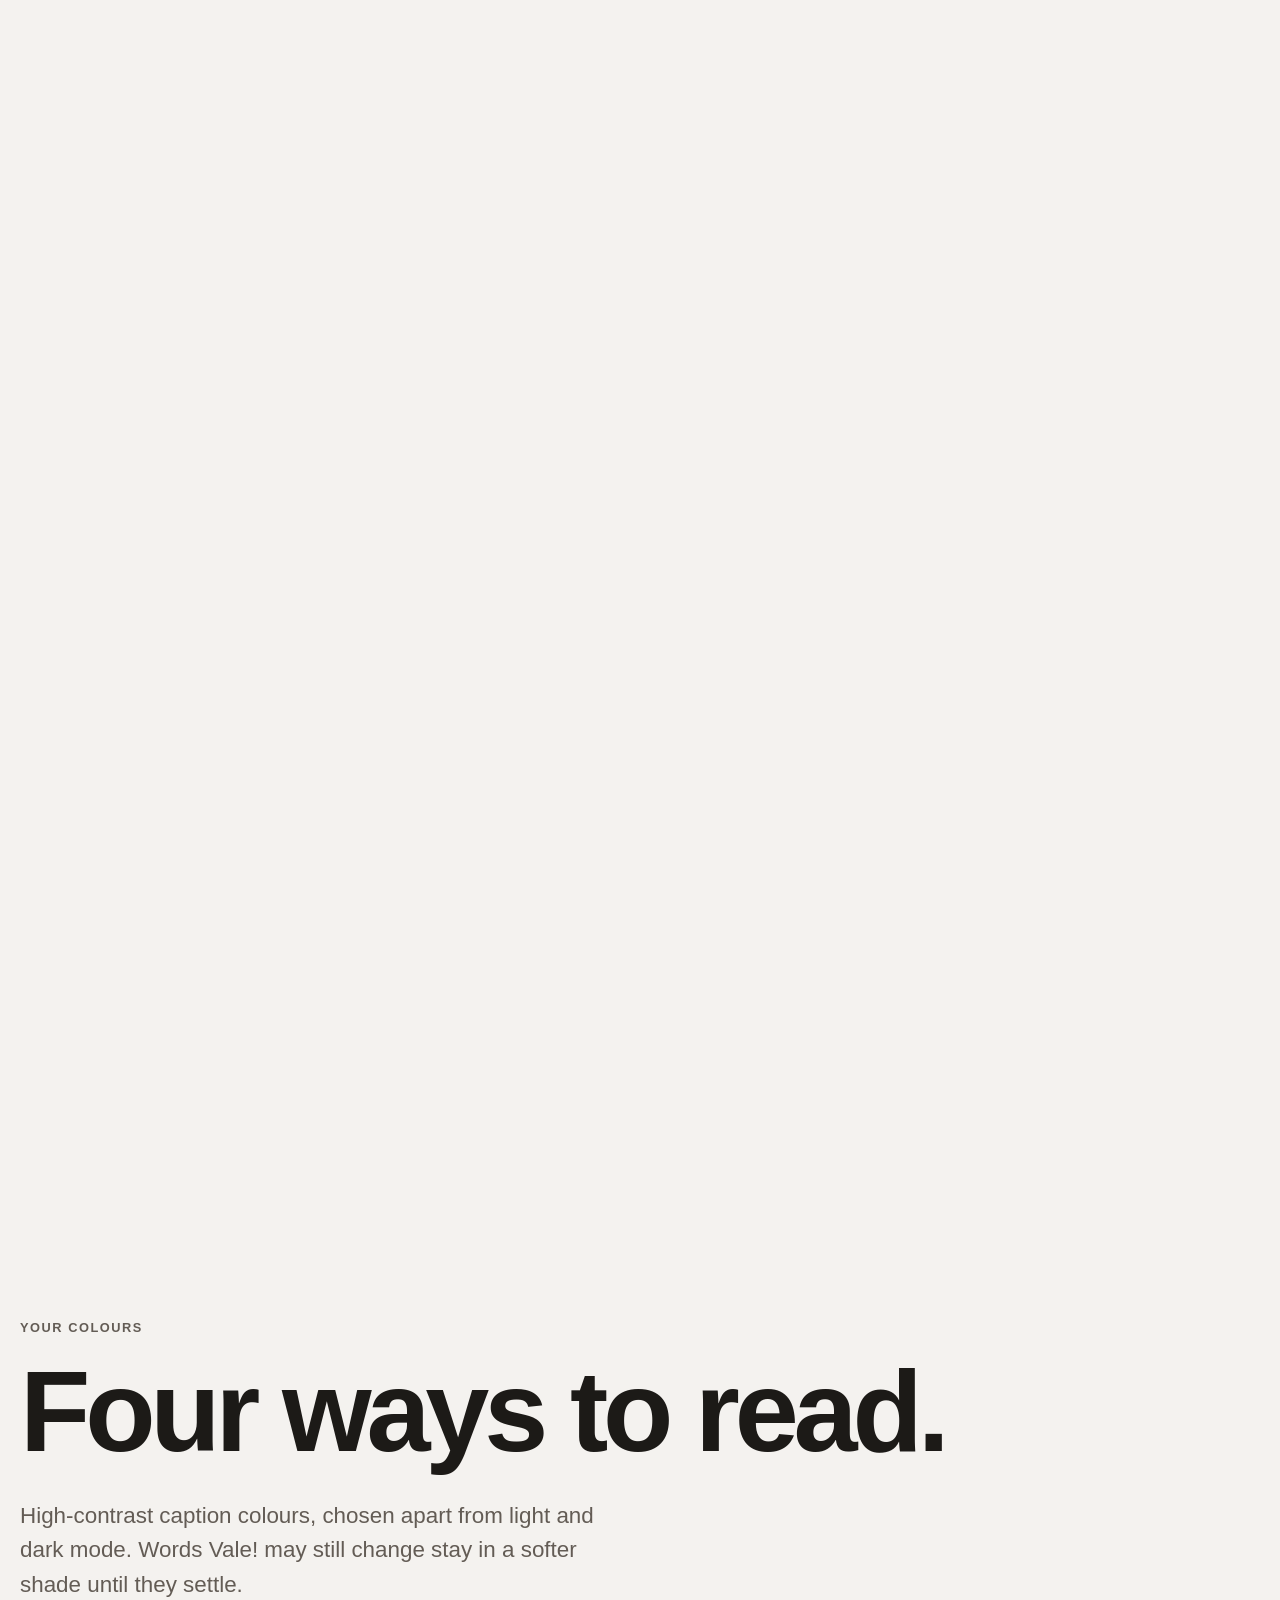
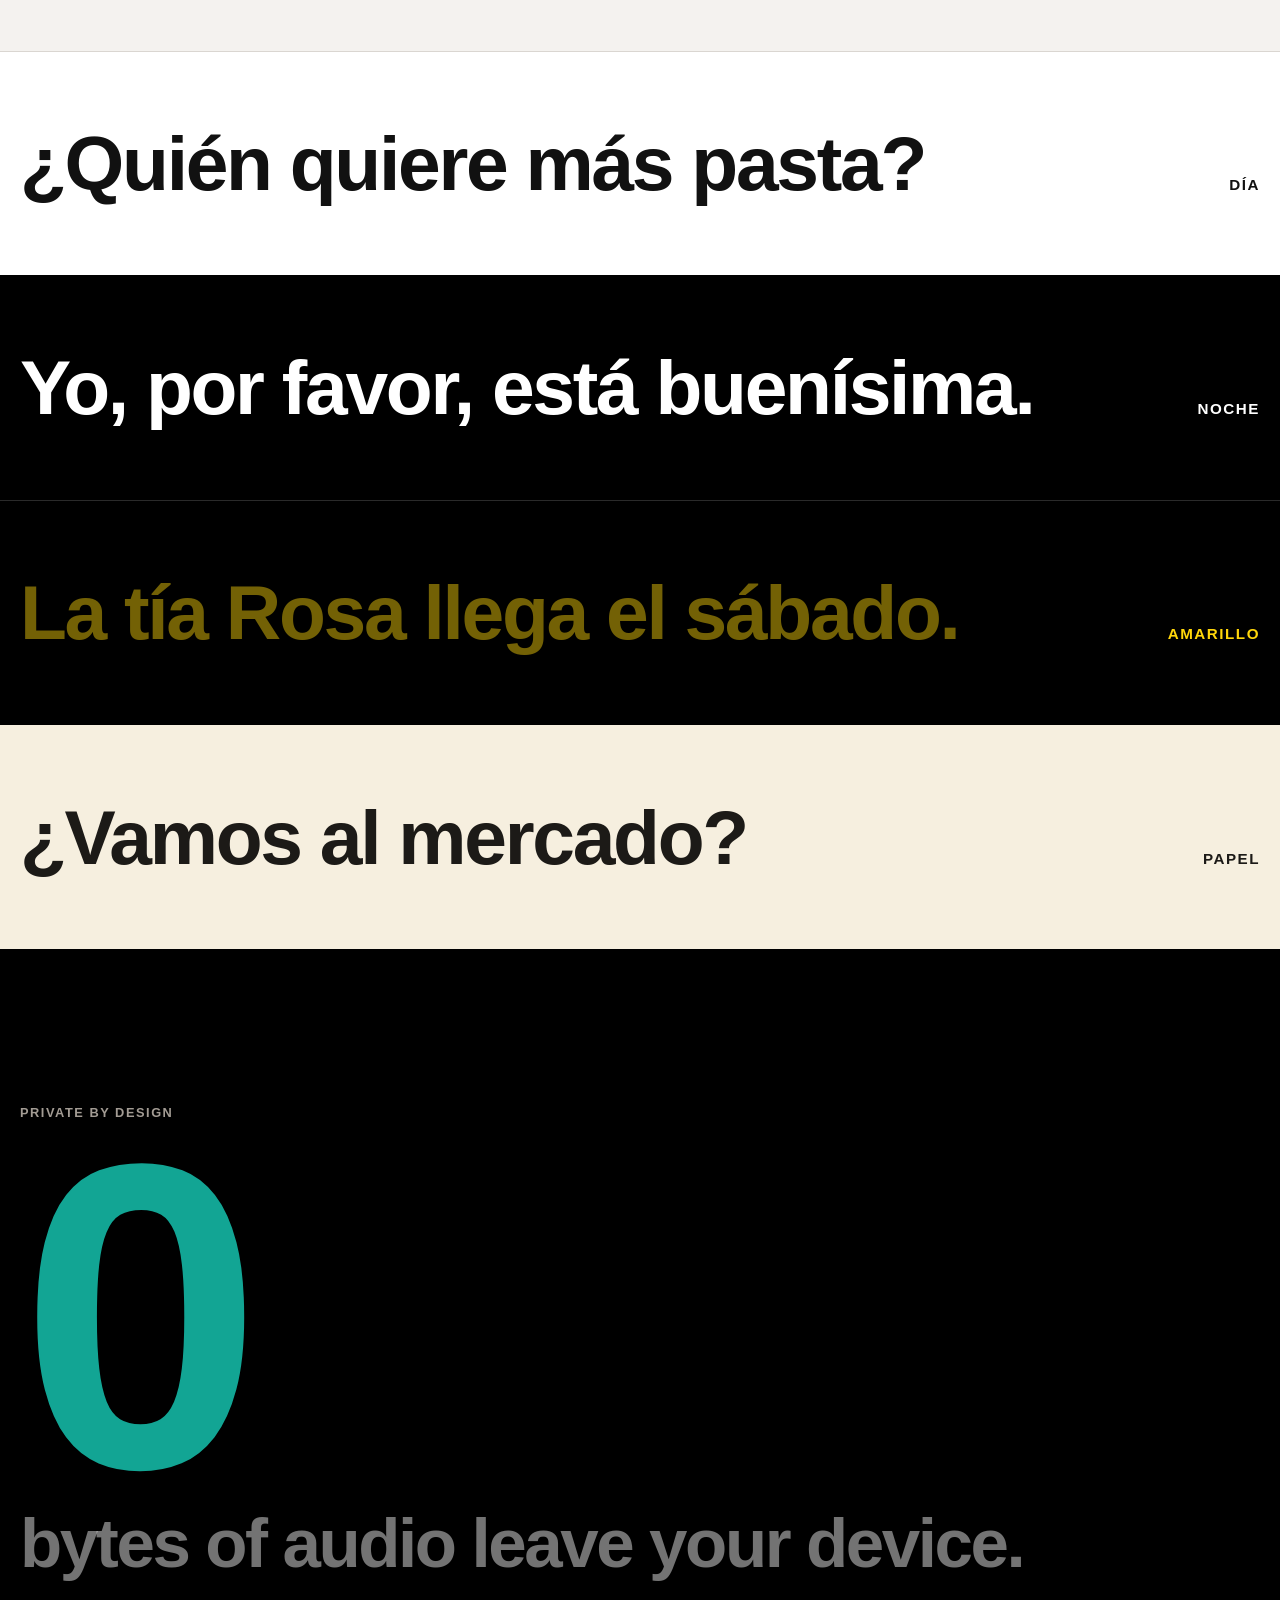
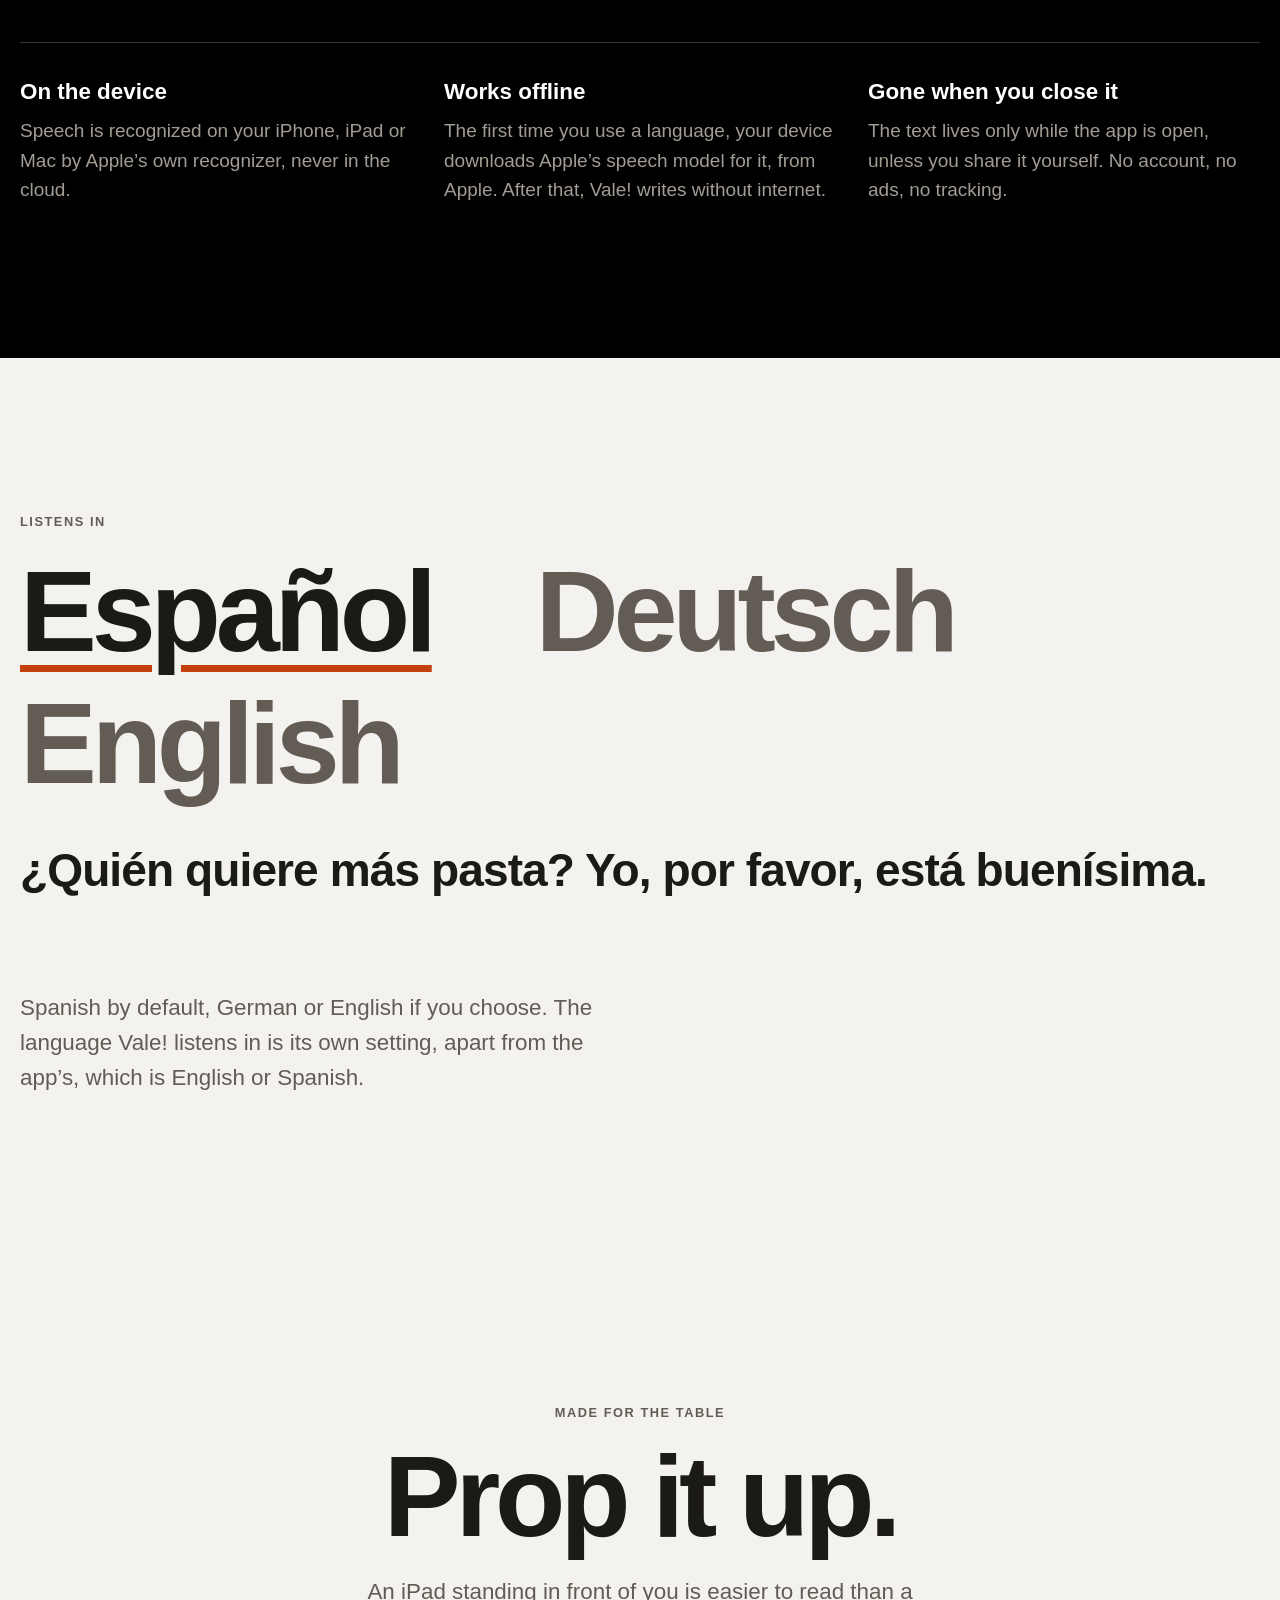
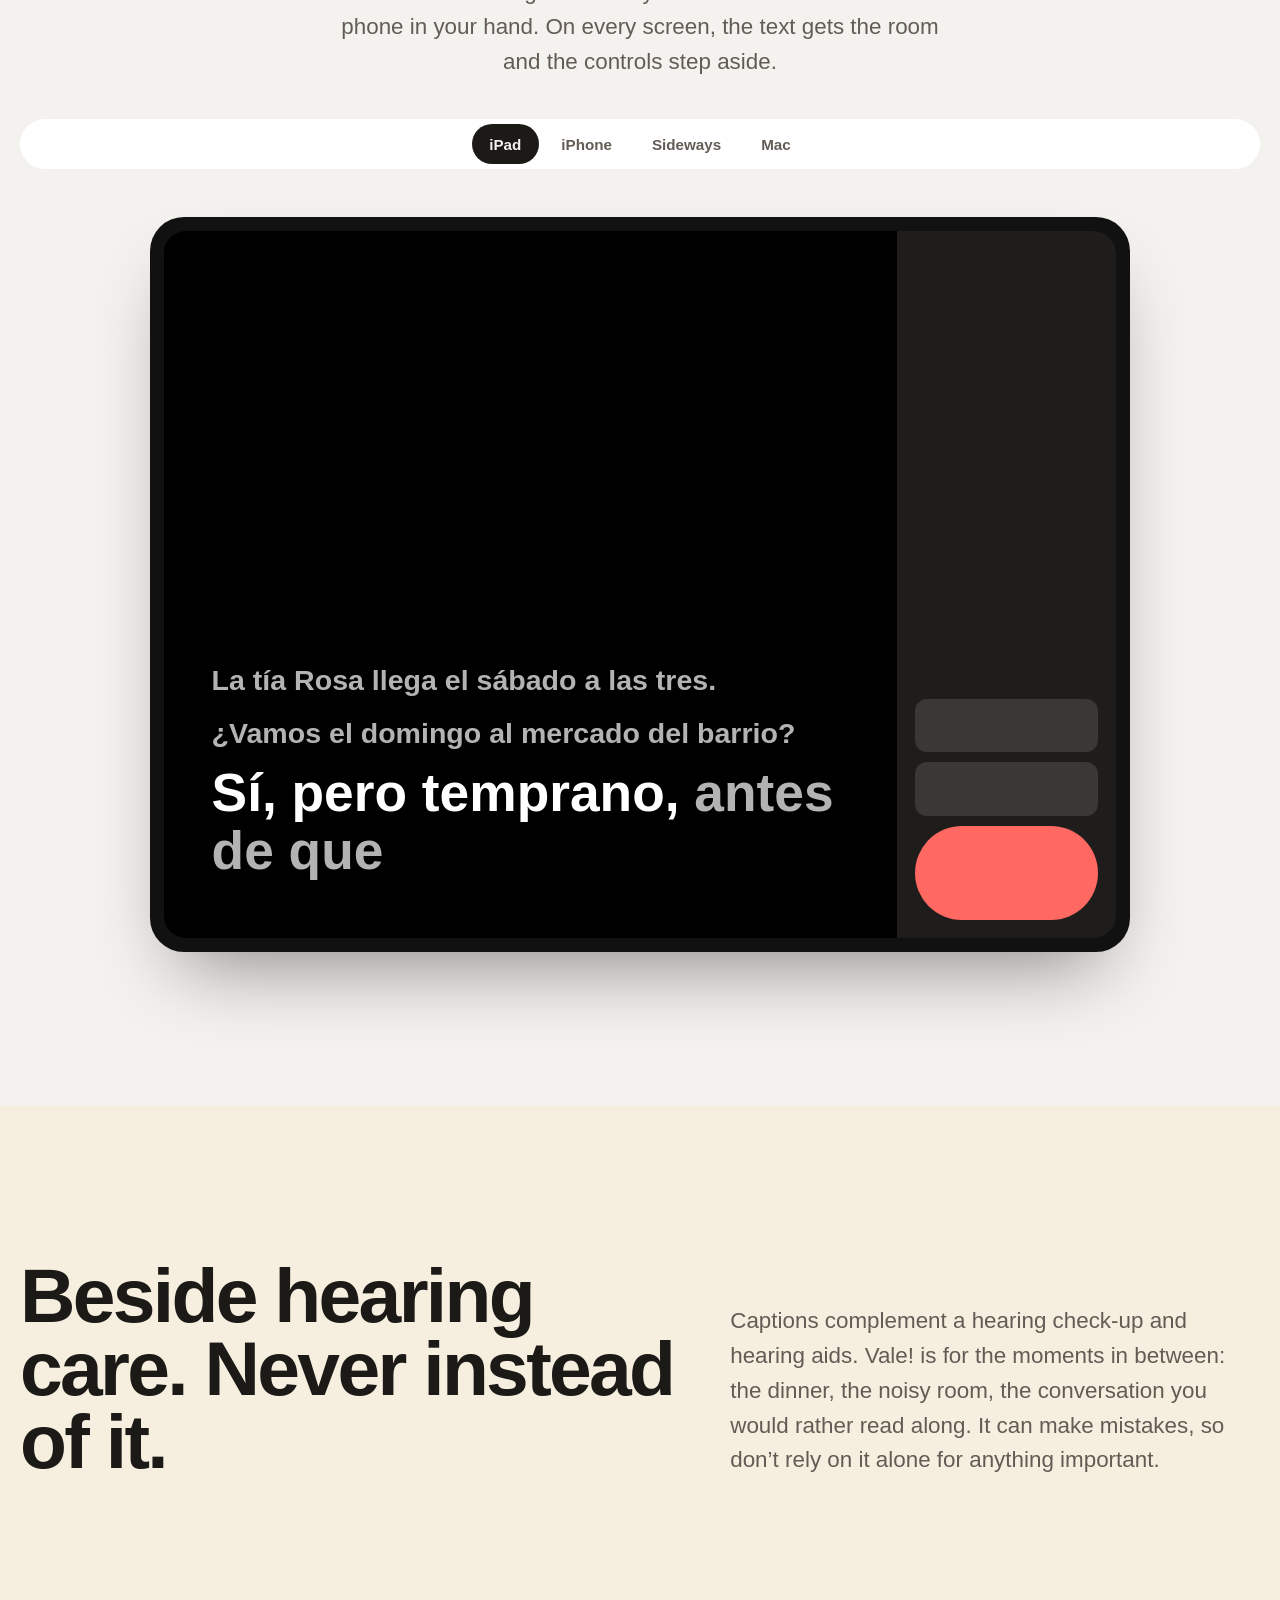
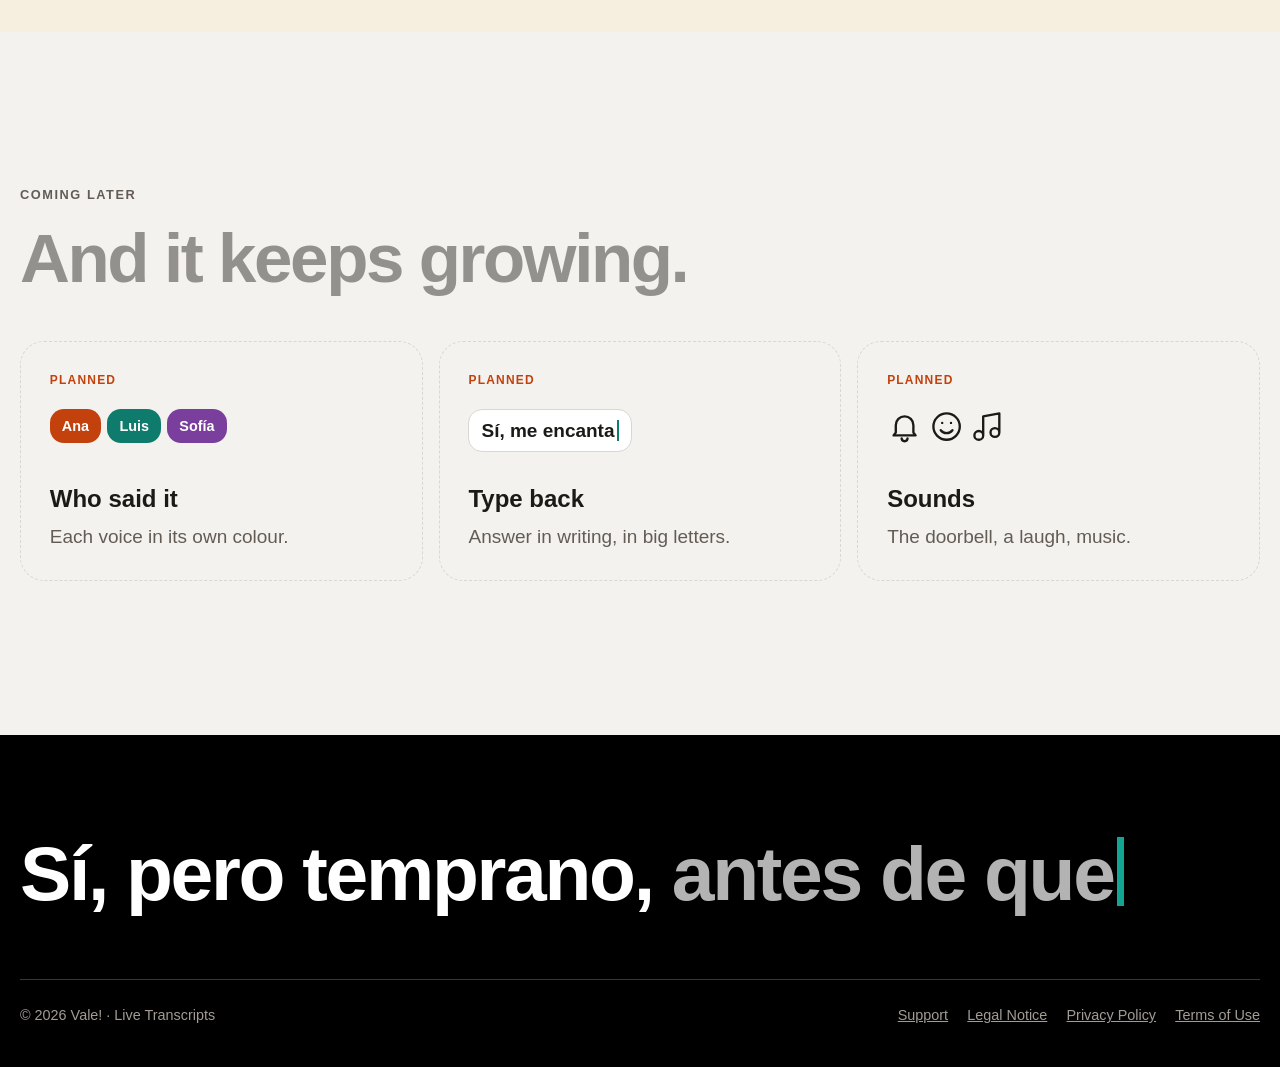
==== commit af797694: "[#] render the link preview again with the App Store badge" ====
--- a/index.html
+++ b/index.html
@@ -4,15 +4,15 @@
 <meta charset="utf-8">
 <meta name="viewport" content="width=device-width, initial-scale=1, viewport-fit=cover">
 <title>Vale! – Live Transcripts</title>
-<meta name="description" content="Vale! writes down what is said in the room, live and in large type, for anyone who is losing their hearing. In development for iPhone, iPad and Mac.">
+<meta name="description" content="Vale! writes down what is said in the room, live and in large type, for anyone who is losing their hearing. Free on the App Store for iPhone, iPad and Mac.">
 <meta property="og:title" content="Vale! – Live Transcripts">
-<meta property="og:description" content="What is said in the room, live and in large type. In development for iPhone, iPad and Mac.">
+<meta property="og:description" content="What is said in the room, live and in large type. Free on the App Store for iPhone, iPad and Mac.">
 <meta property="og:type" content="website">
 <meta property="og:url" content="https://vale-live-transcripts.github.io/vale-webpage/">
 <meta property="og:image" content="https://vale-live-transcripts.github.io/vale-webpage/images/link-preview.png">
 <meta property="og:image:width" content="1200">
 <meta property="og:image:height" content="630">
-<meta property="og:image:alt" content="Vale! in large white type on black: Every word, big and clear. Vale! writes down what is said in the room, live, and in large type.">
+<meta property="og:image:alt" content="Vale! in large white type on black: Every word, big and clear. Vale! writes down what is said in the room, live, and in large type. Above them, the Download on the App Store badge.">
 <meta name="twitter:card" content="summary_large_image">
 <link rel="icon" type="image/png" href="favicon.png">
 <link rel="apple-touch-icon" href="apple-touch-icon.png">
@@ -34,7 +34,10 @@
 <section class="hero" id="hero" aria-labelledby="hero-title">
 <h1 class="sr" id="hero-title">Vale! Every word, big and clear.</h1>
 <div class="wrap stage" id="stage">
+<div class="stage-top">
 <p class="pill" id="pill"><i aria-hidden="true"></i><span id="pill-text">Listening · English</span></p>
+<a class="badge" href="https://apps.apple.com/app/vale/id6831812836"><img src="images/app-store-badge.svg" width="162" height="54" alt="Download on the App Store"></a>
+</div>
 <div class="lines" id="lines" aria-hidden="true">
 <p class="line old">Every word, big and clear.</p>
 <p class="line old">Vale! writes down what is said in the room,</p>
@@ -52,7 +55,7 @@
 <button class="btn ghost" id="smaller" type="button" aria-label="Smaller text">A−</button>
 <button class="btn ghost" id="larger" type="button" aria-label="Larger text">A+</button>
 </div>
-<p class="cue">In development · iPhone, iPad and Mac</p>
+<p class="cue">Free · iPhone, iPad and Mac</p>
 <div class="dots js-only" role="group" aria-label="Caption colours">
 <button class="dot" type="button" data-theme="noche" aria-label="Noche: white on black" aria-pressed="true"></button>
 <button class="dot" type="button" data-theme="dia" aria-label="Día: black on white" aria-pressed="false"></button>
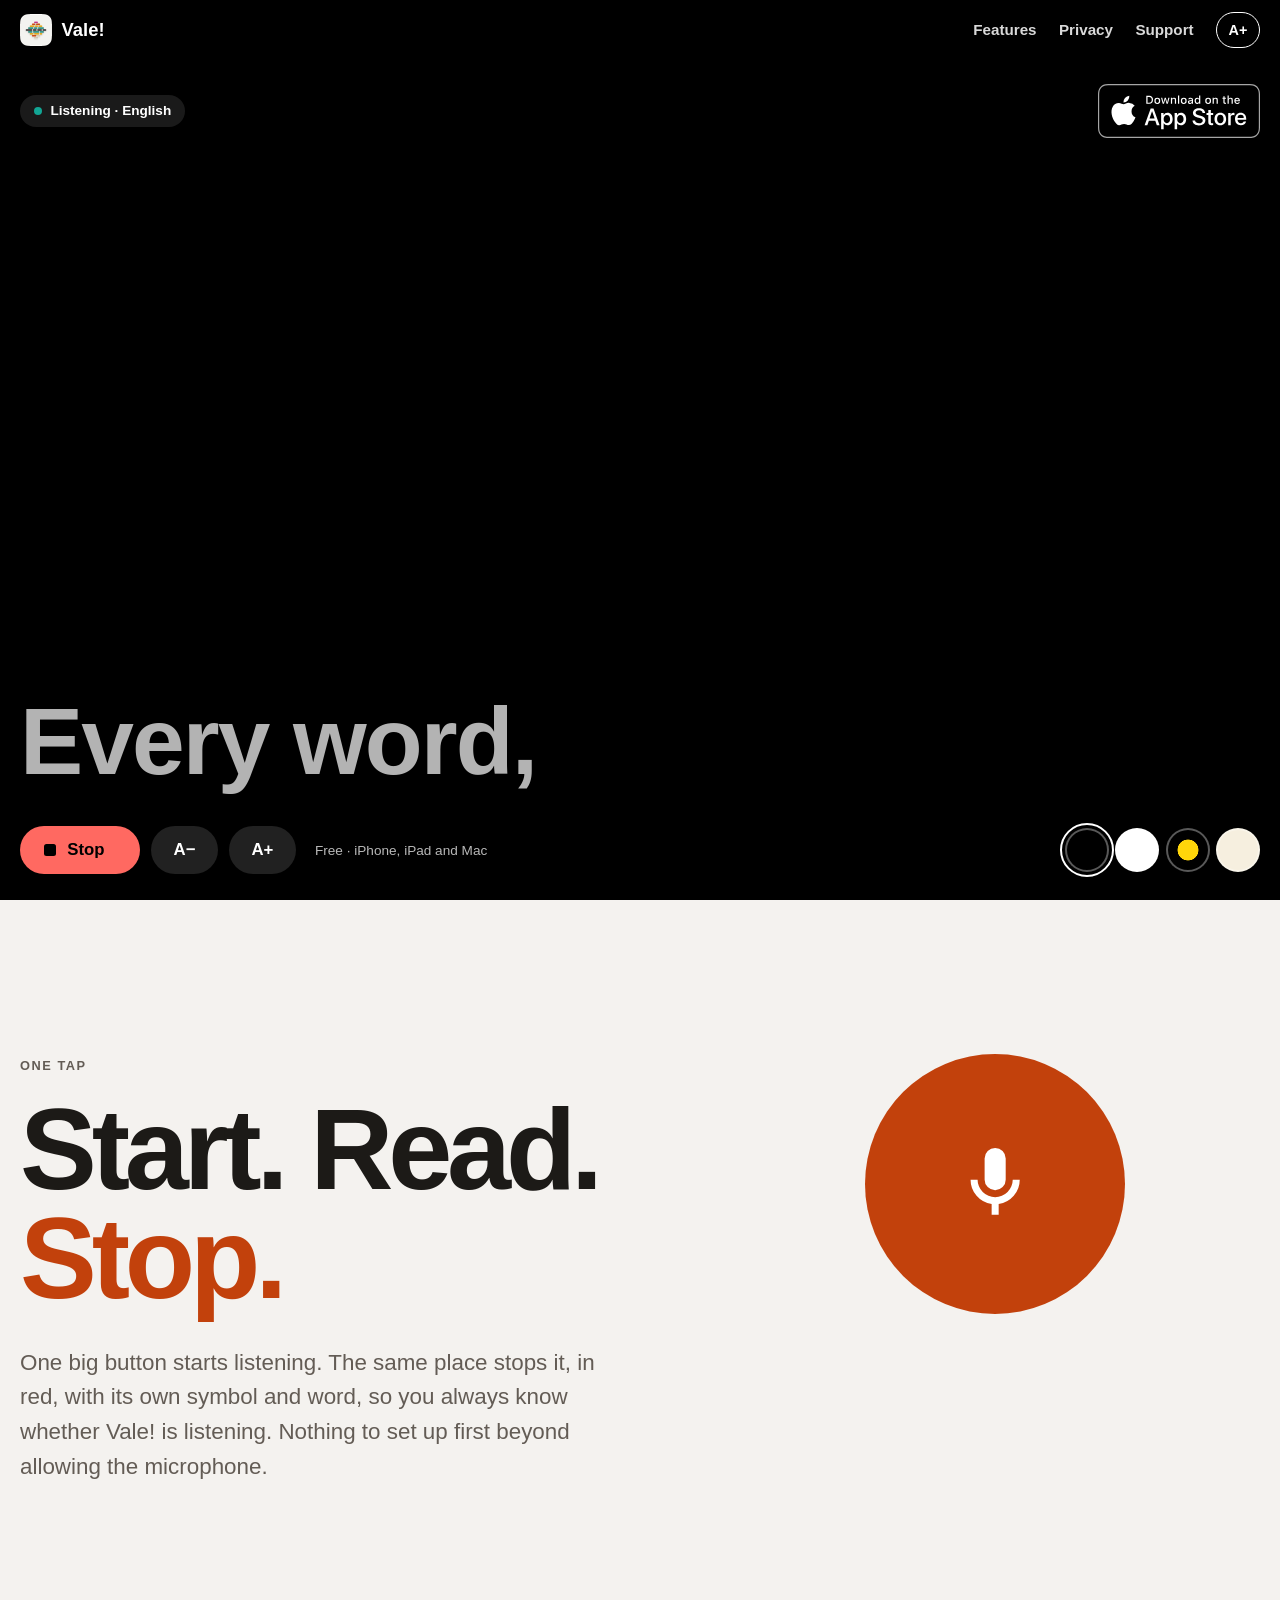
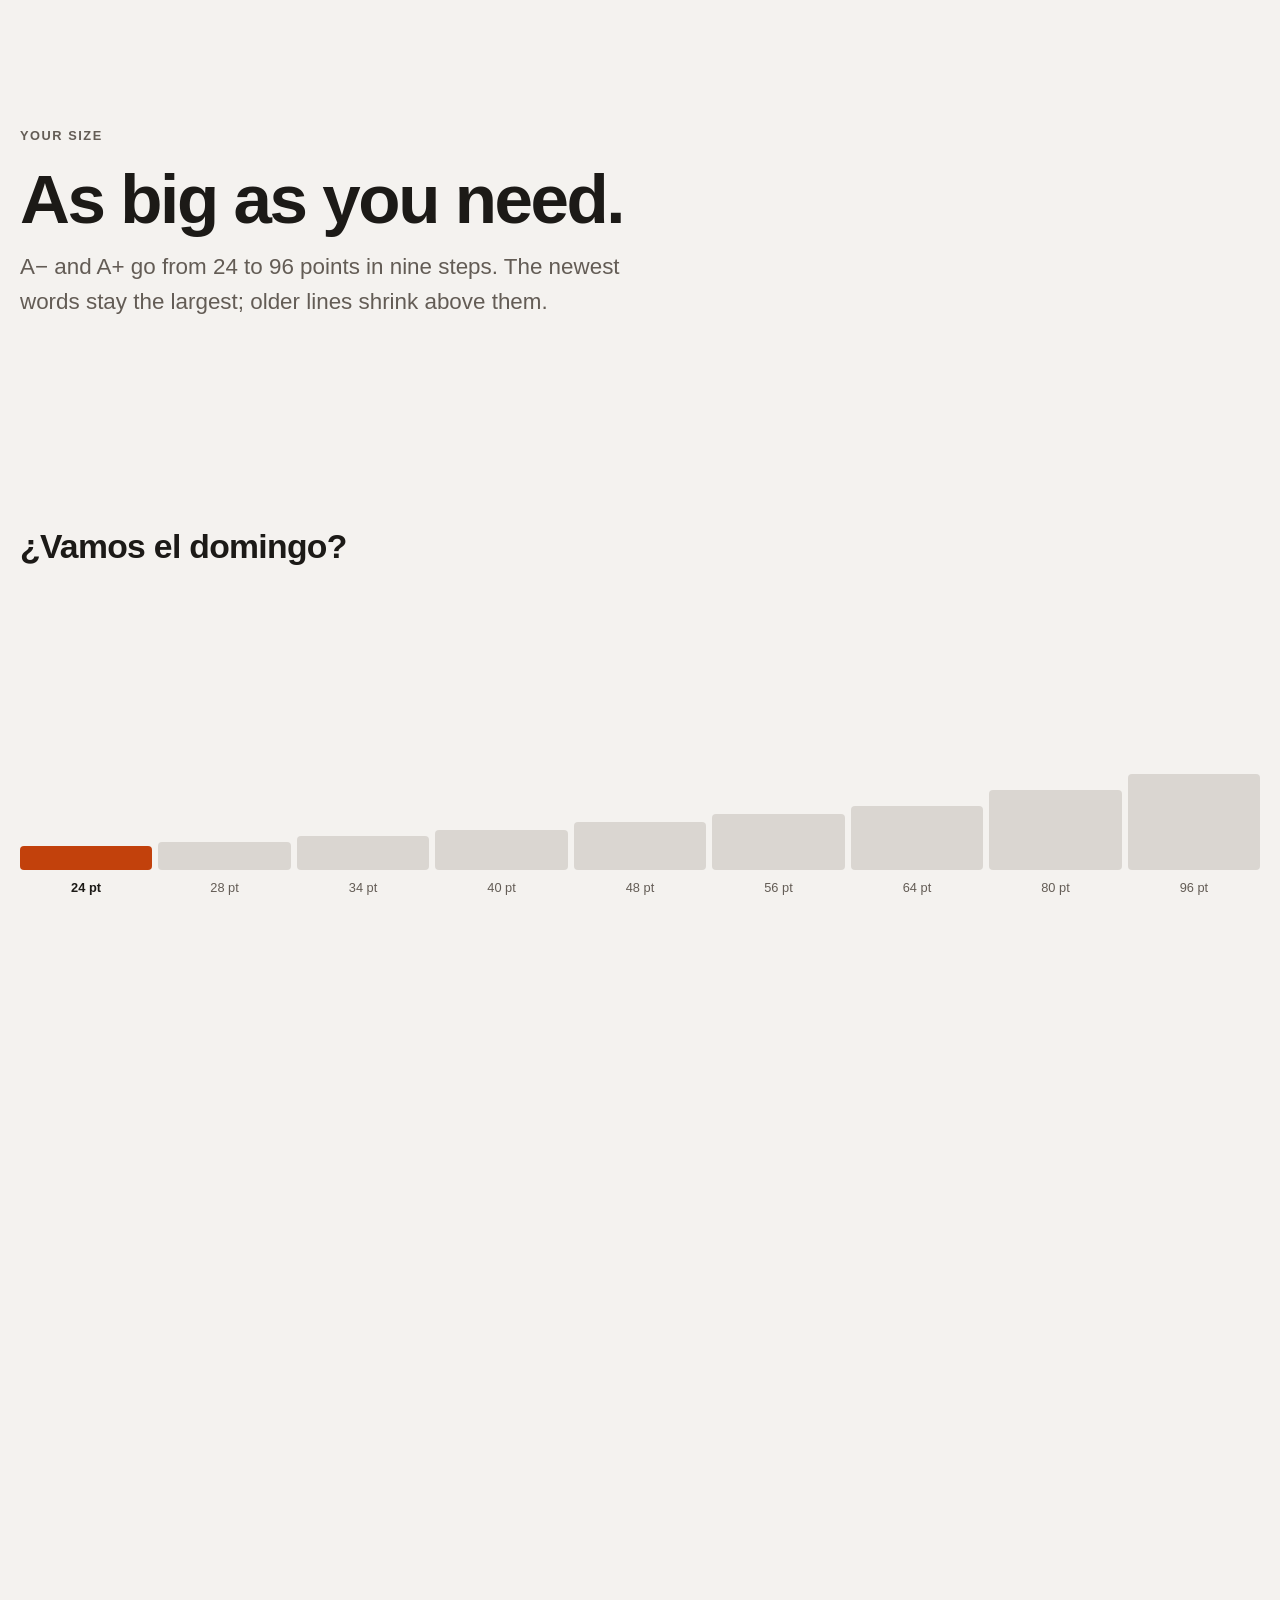
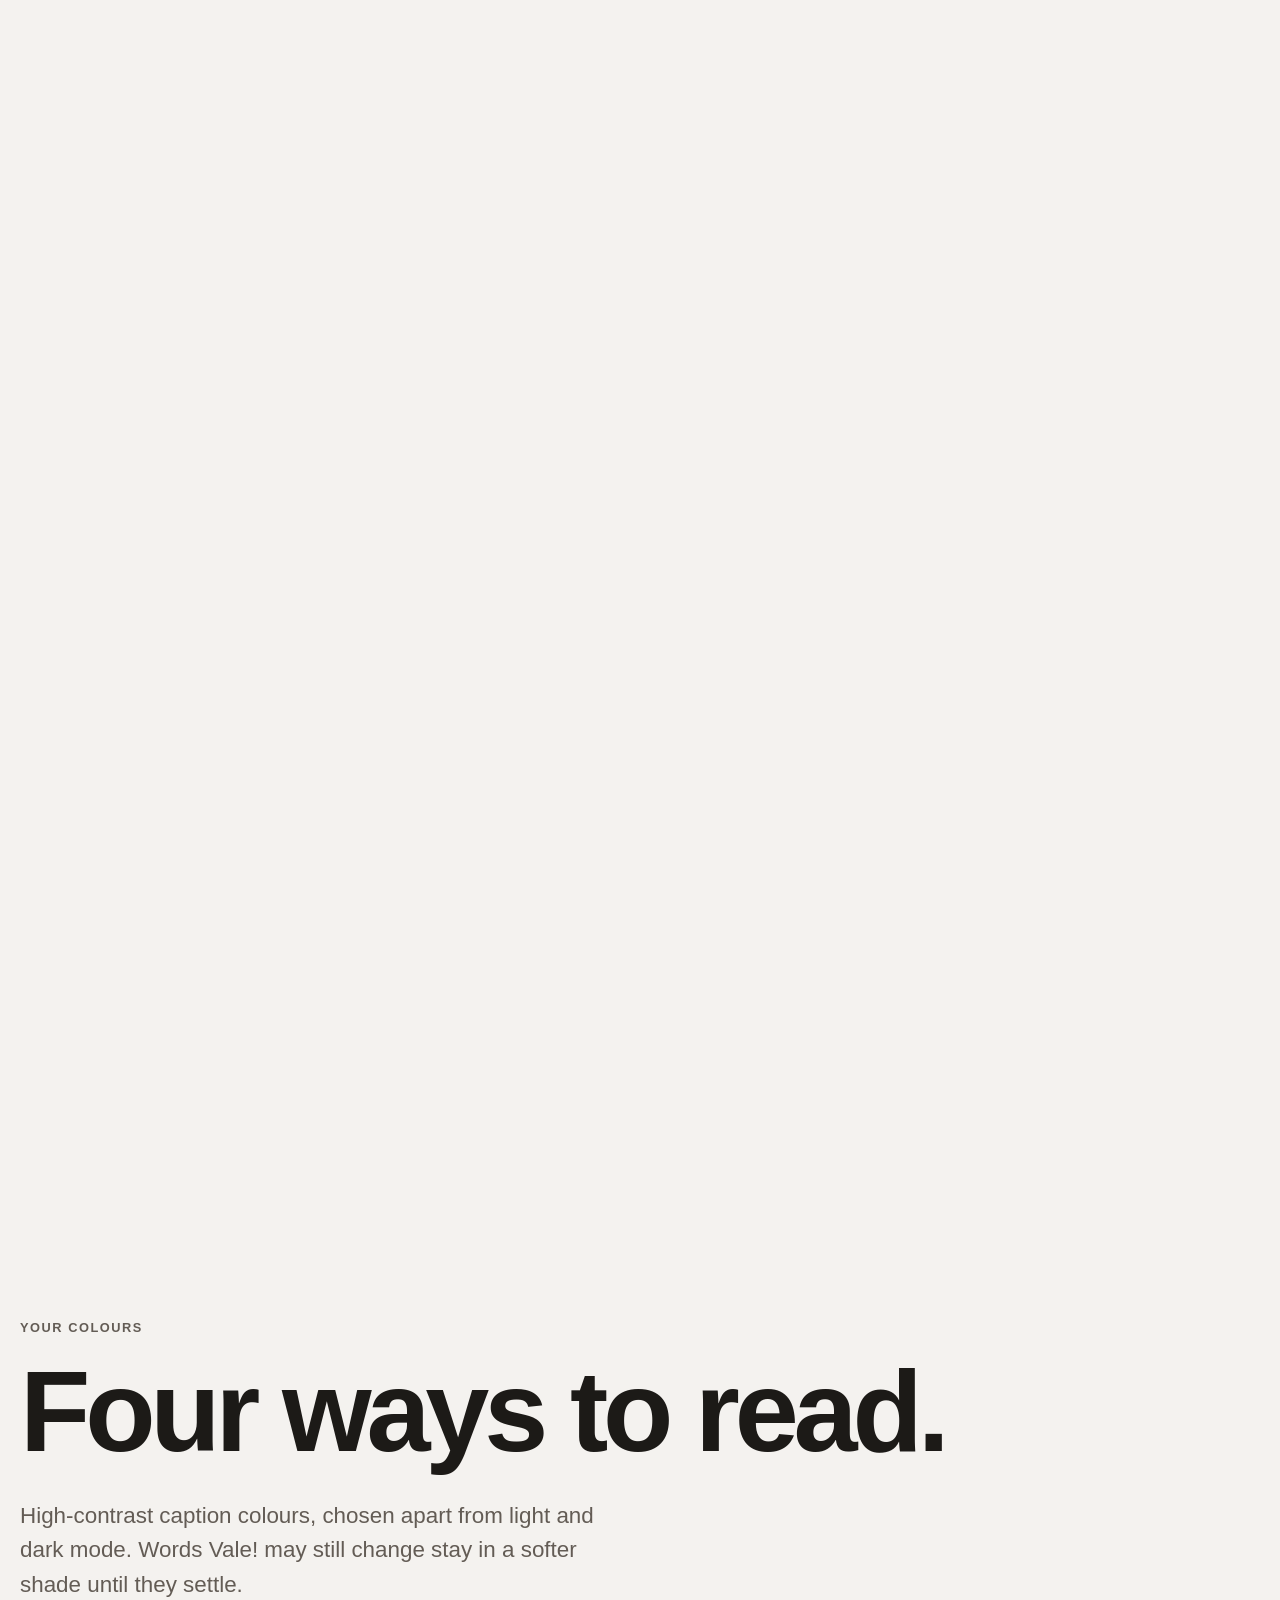
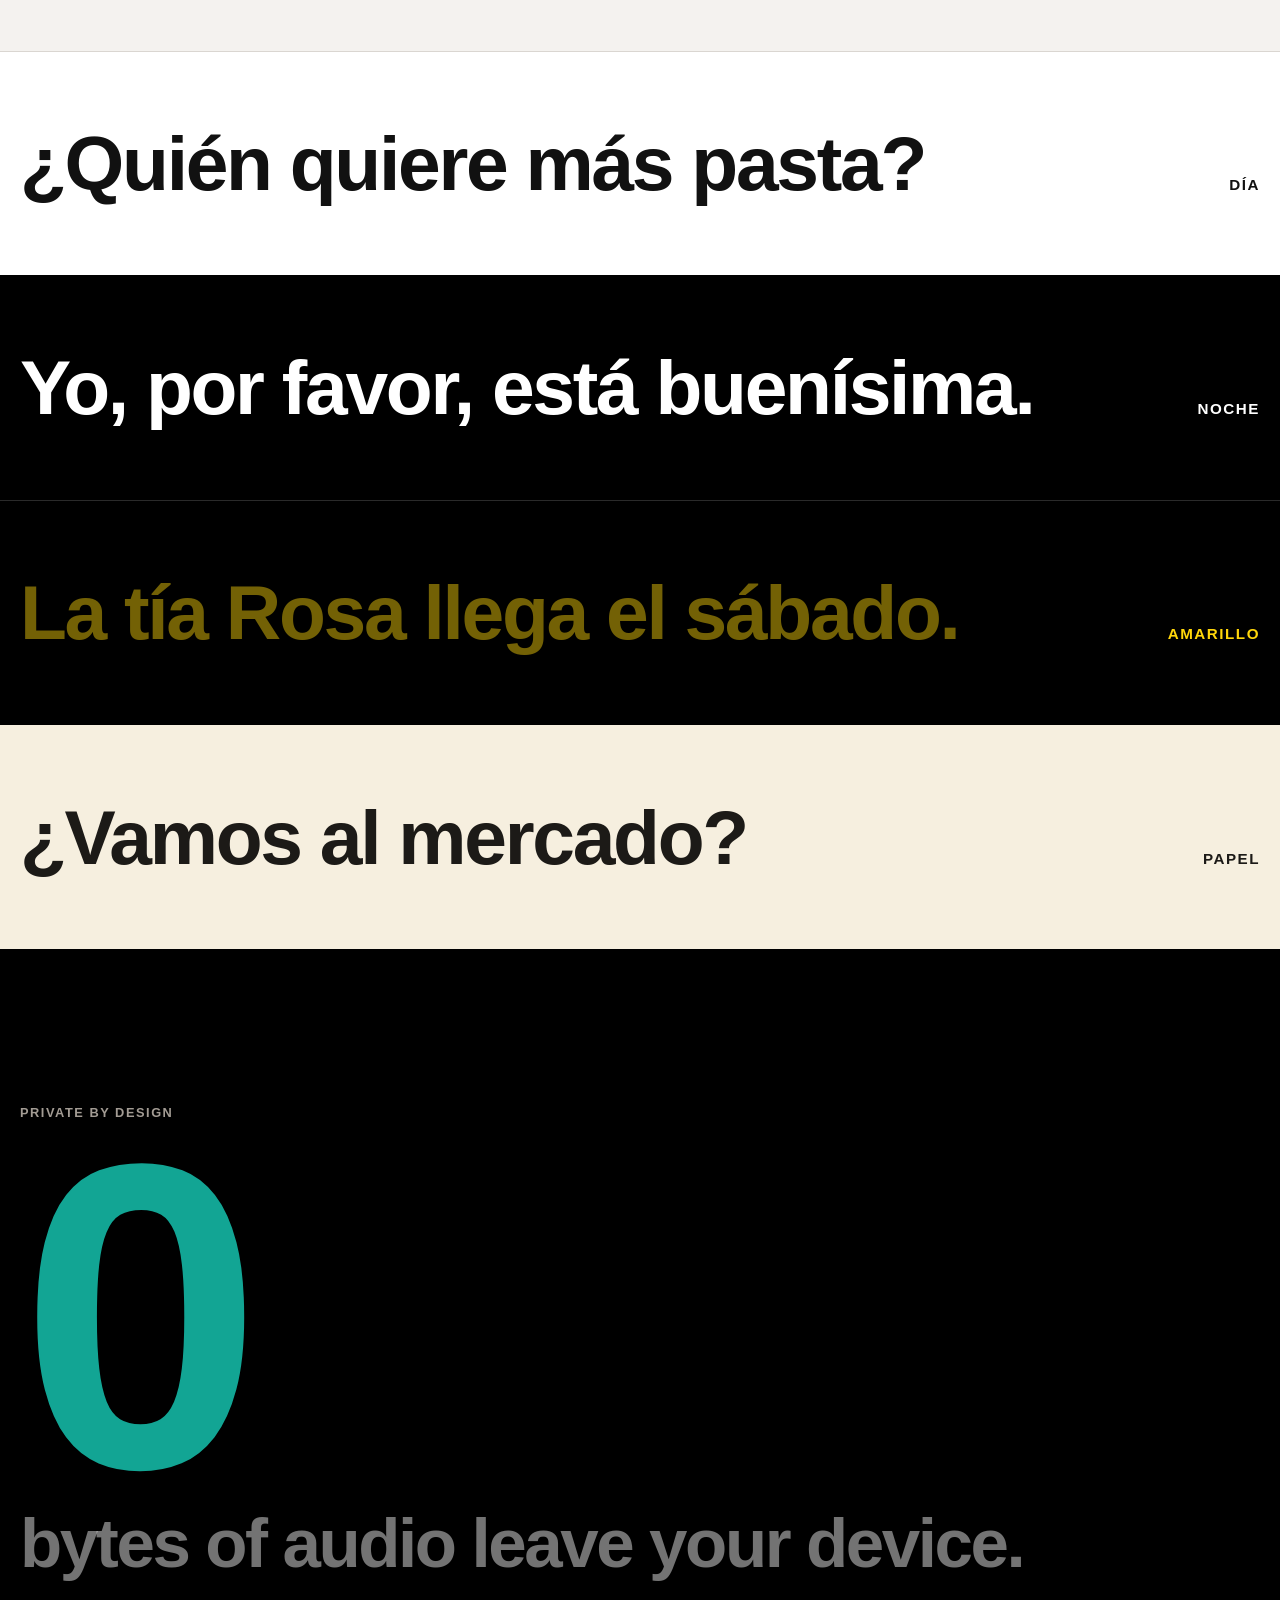
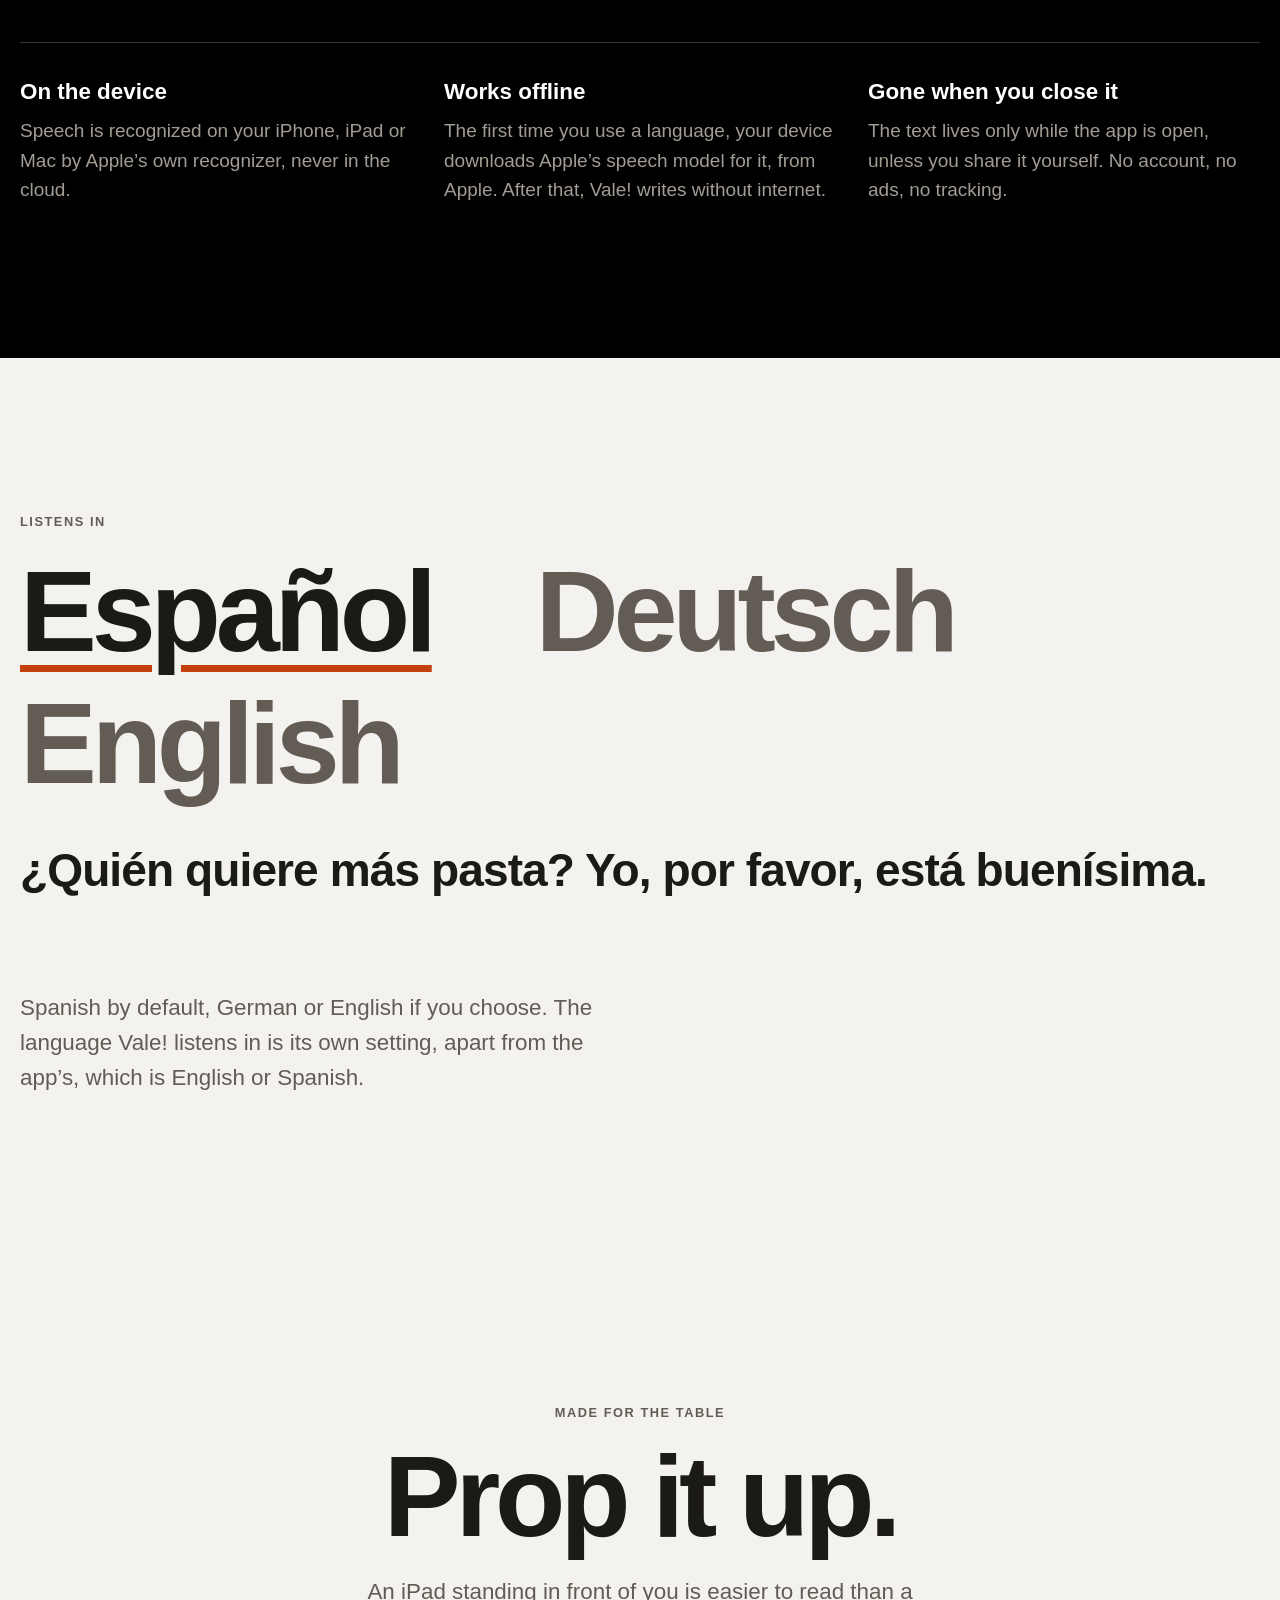
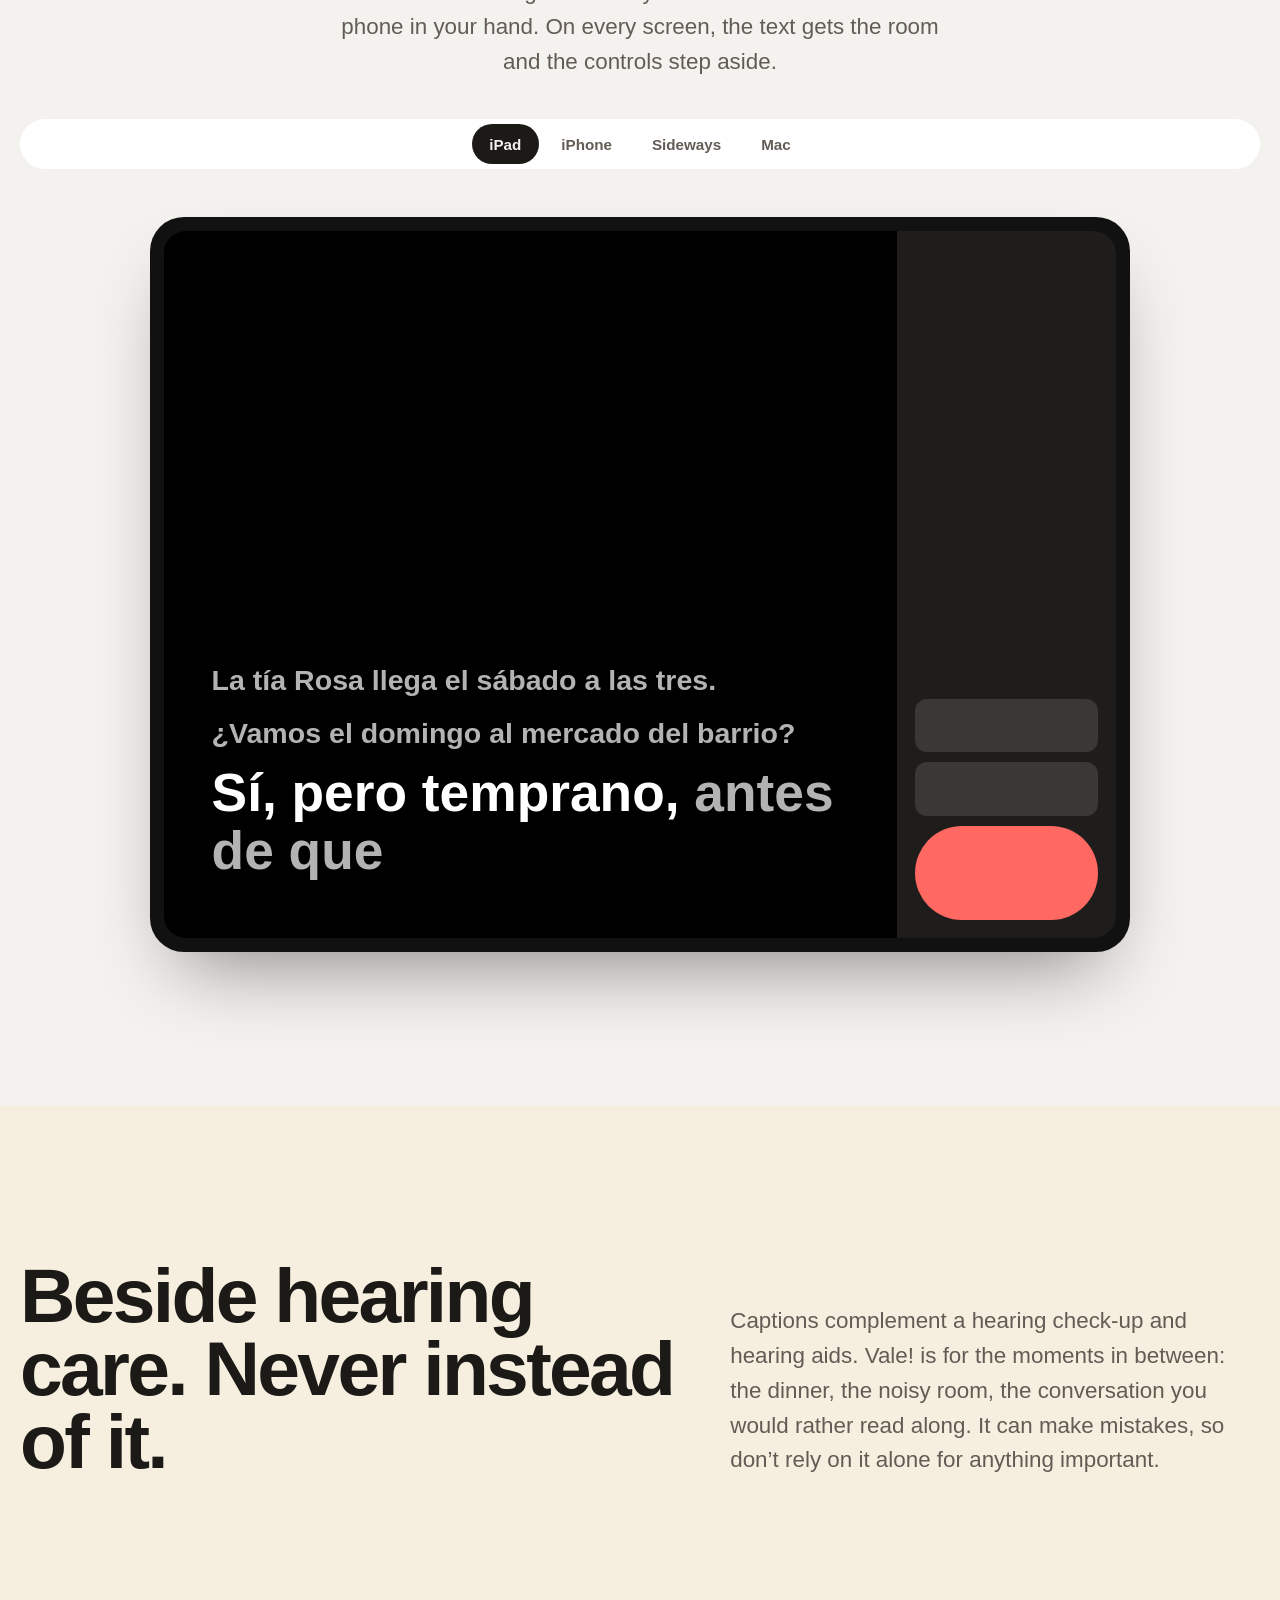
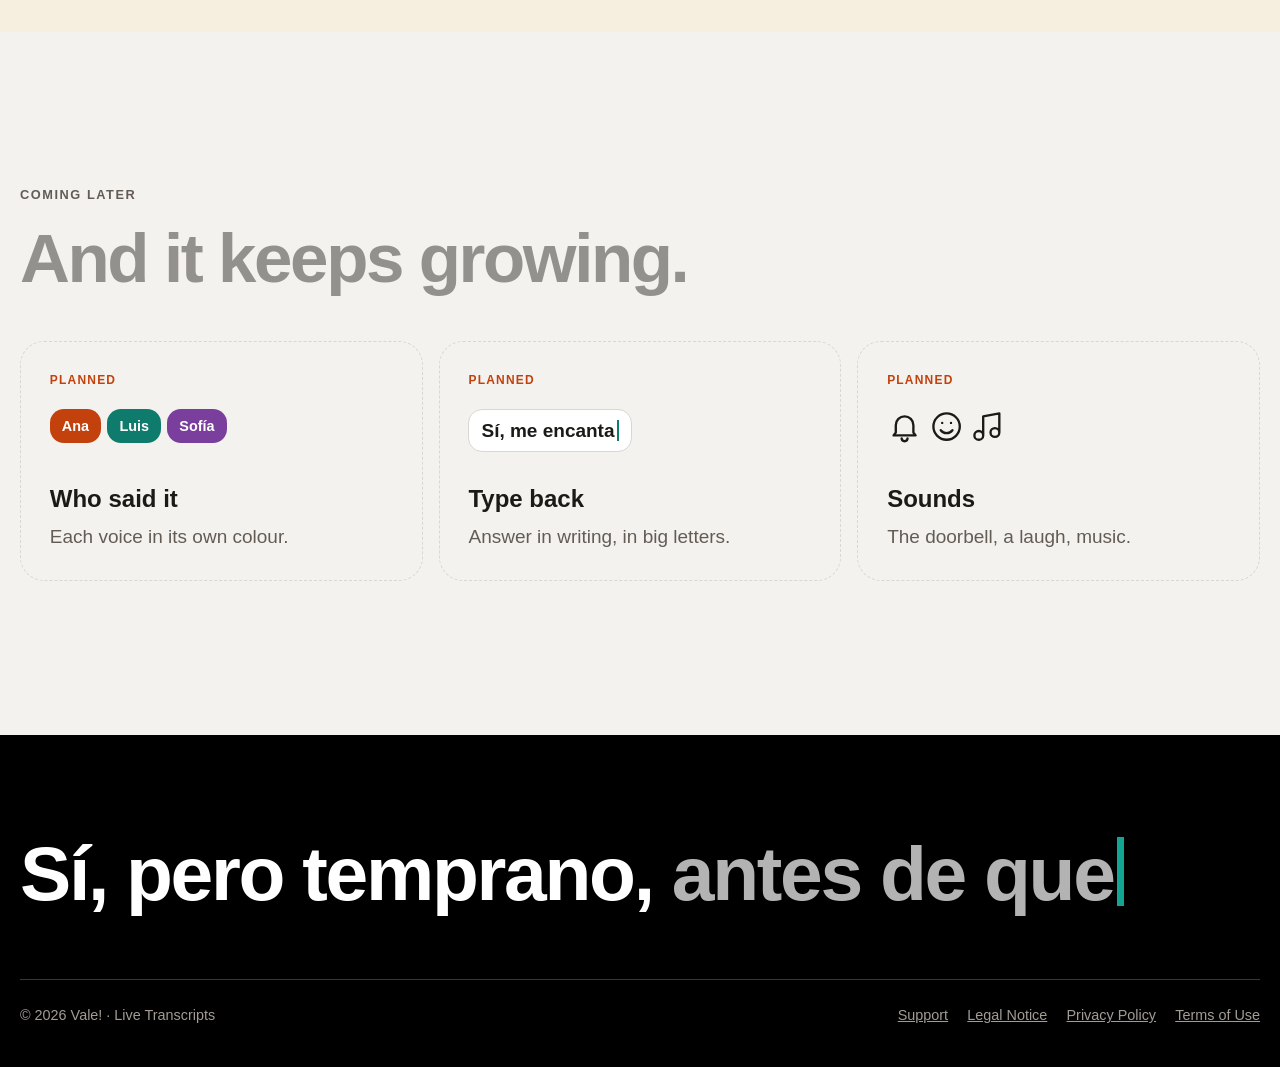
==== commit 5f4c5faa: "[+] add the App Store badge to the landing page and the support pages" ====
--- a/index.html
+++ b/index.html
@@ -12,7 +12,7 @@
 <meta property="og:image" content="https://vale-live-transcripts.github.io/vale-webpage/images/link-preview.png">
 <meta property="og:image:width" content="1200">
 <meta property="og:image:height" content="630">
-<meta property="og:image:alt" content="Vale! in large white type on black: Every word, big and clear. Vale! writes down what is said in the room, live, and in large type. Above them, the Download on the App Store badge.">
+<meta property="og:image:alt" content="Vale! in large white type on black: Every word, big and clear. Vale! writes down what is said in the room, live, and in large type.">
 <meta name="twitter:card" content="summary_large_image">
 <link rel="icon" type="image/png" href="favicon.png">
 <link rel="apple-touch-icon" href="apple-touch-icon.png">
--- a/style.css
+++ b/style.css
@@ -277,12 +277,21 @@
     min-width: 0;
 }
 
+/* The live pill, and Apple's badge beside it at the top of the stage. */
+.stage-top {
+    display: flex;
+    flex-wrap: wrap;
+    align-items: center;
+    justify-content: space-between;
+    gap: 0.9rem 1.5rem;
+    margin: 0 0 auto;
+}
+
 .pill {
-    align-self: flex-start;
     display: inline-flex;
     align-items: center;
     gap: 0.5rem;
-    margin: 0 0 auto;
+    margin: 0;
     padding: 0.35rem 0.85rem;
     border-radius: 999px;
     background: color-mix(in srgb, var(--cfg) 10%, transparent);
@@ -404,6 +413,21 @@
 .btn.ghost {
     background: color-mix(in srgb, var(--cfg) 13%, transparent);
     color: inherit;
+}
+
+/* Apple's badge artwork, shown as it is: no shadow, filter or recolouring, 54 px tall,
+   with at least a quarter of its height clear around it. The radius only rounds the
+   focus ring to the badge's corners. */
+.badge {
+    display: inline-block;
+    vertical-align: top;
+    border-radius: 9px;
+}
+
+.badge img {
+    display: block;
+    width: auto;
+    height: 54px;
 }
 
 .cue {
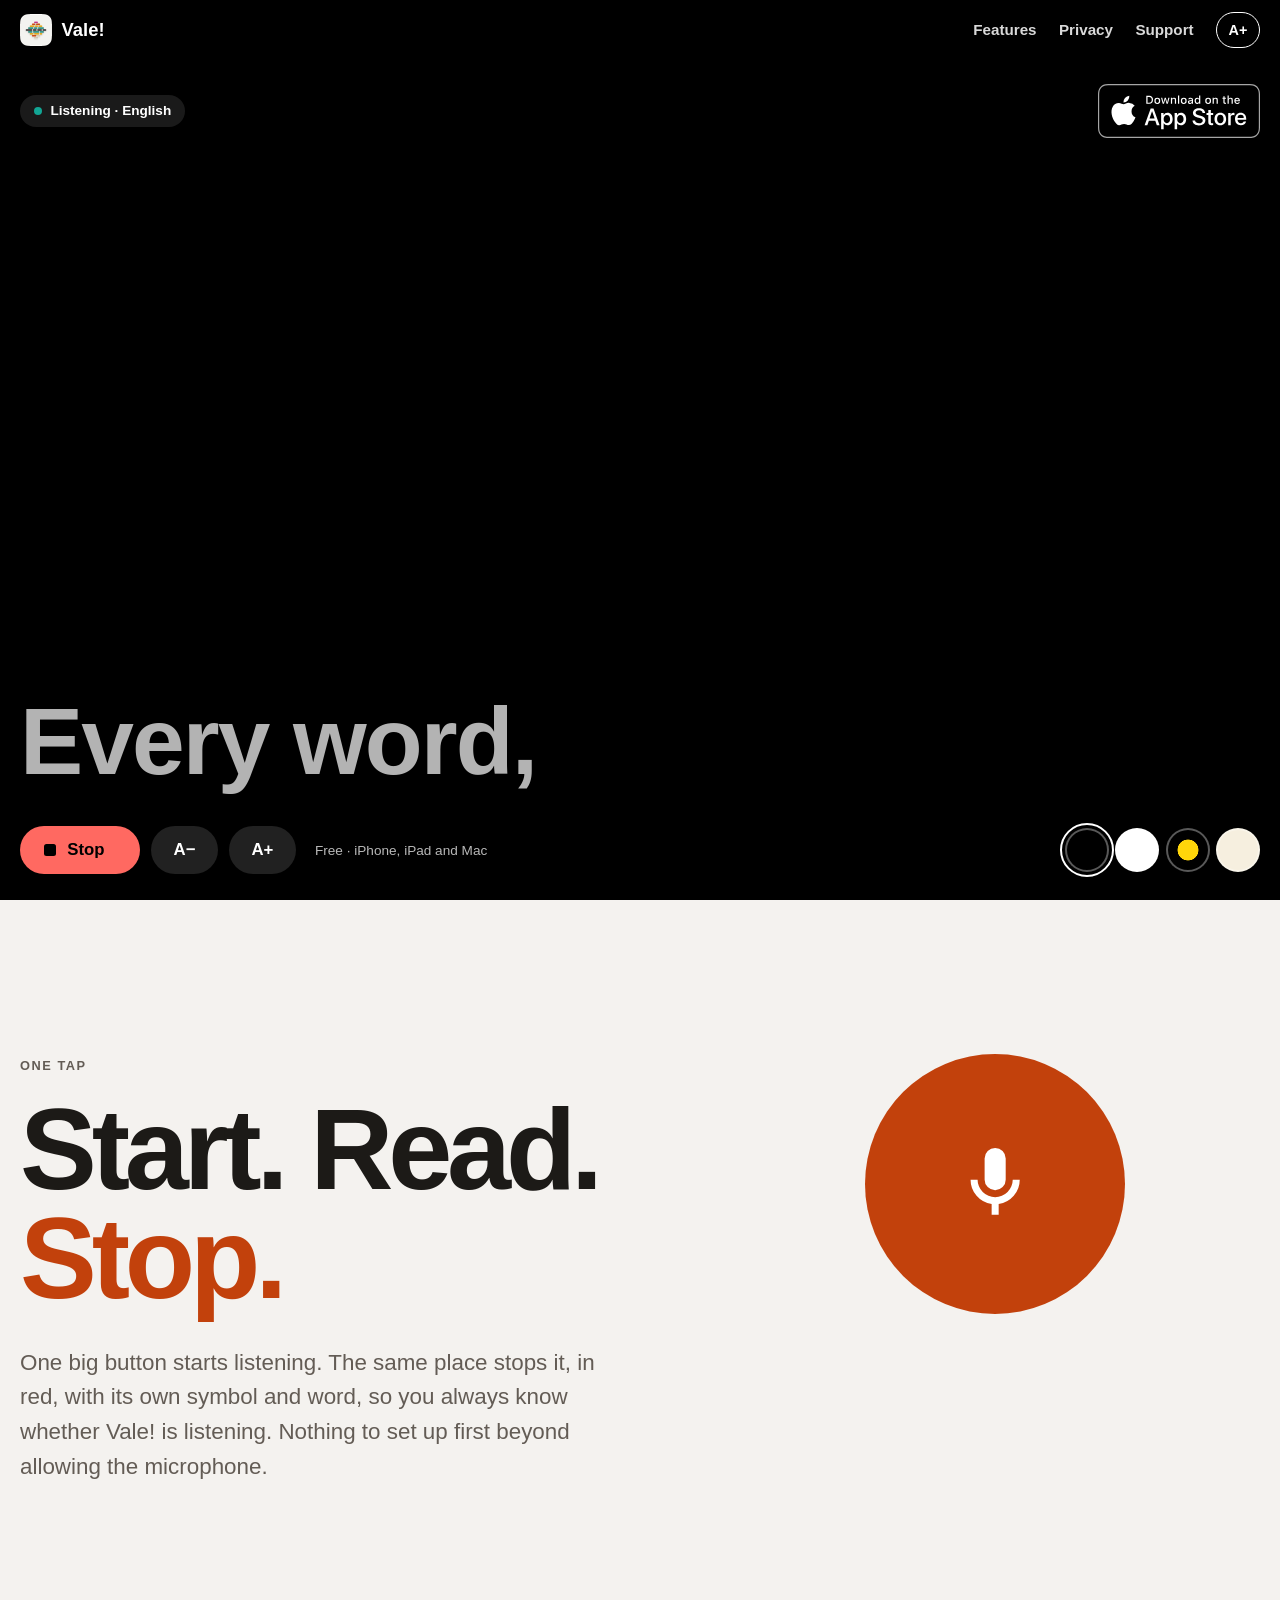
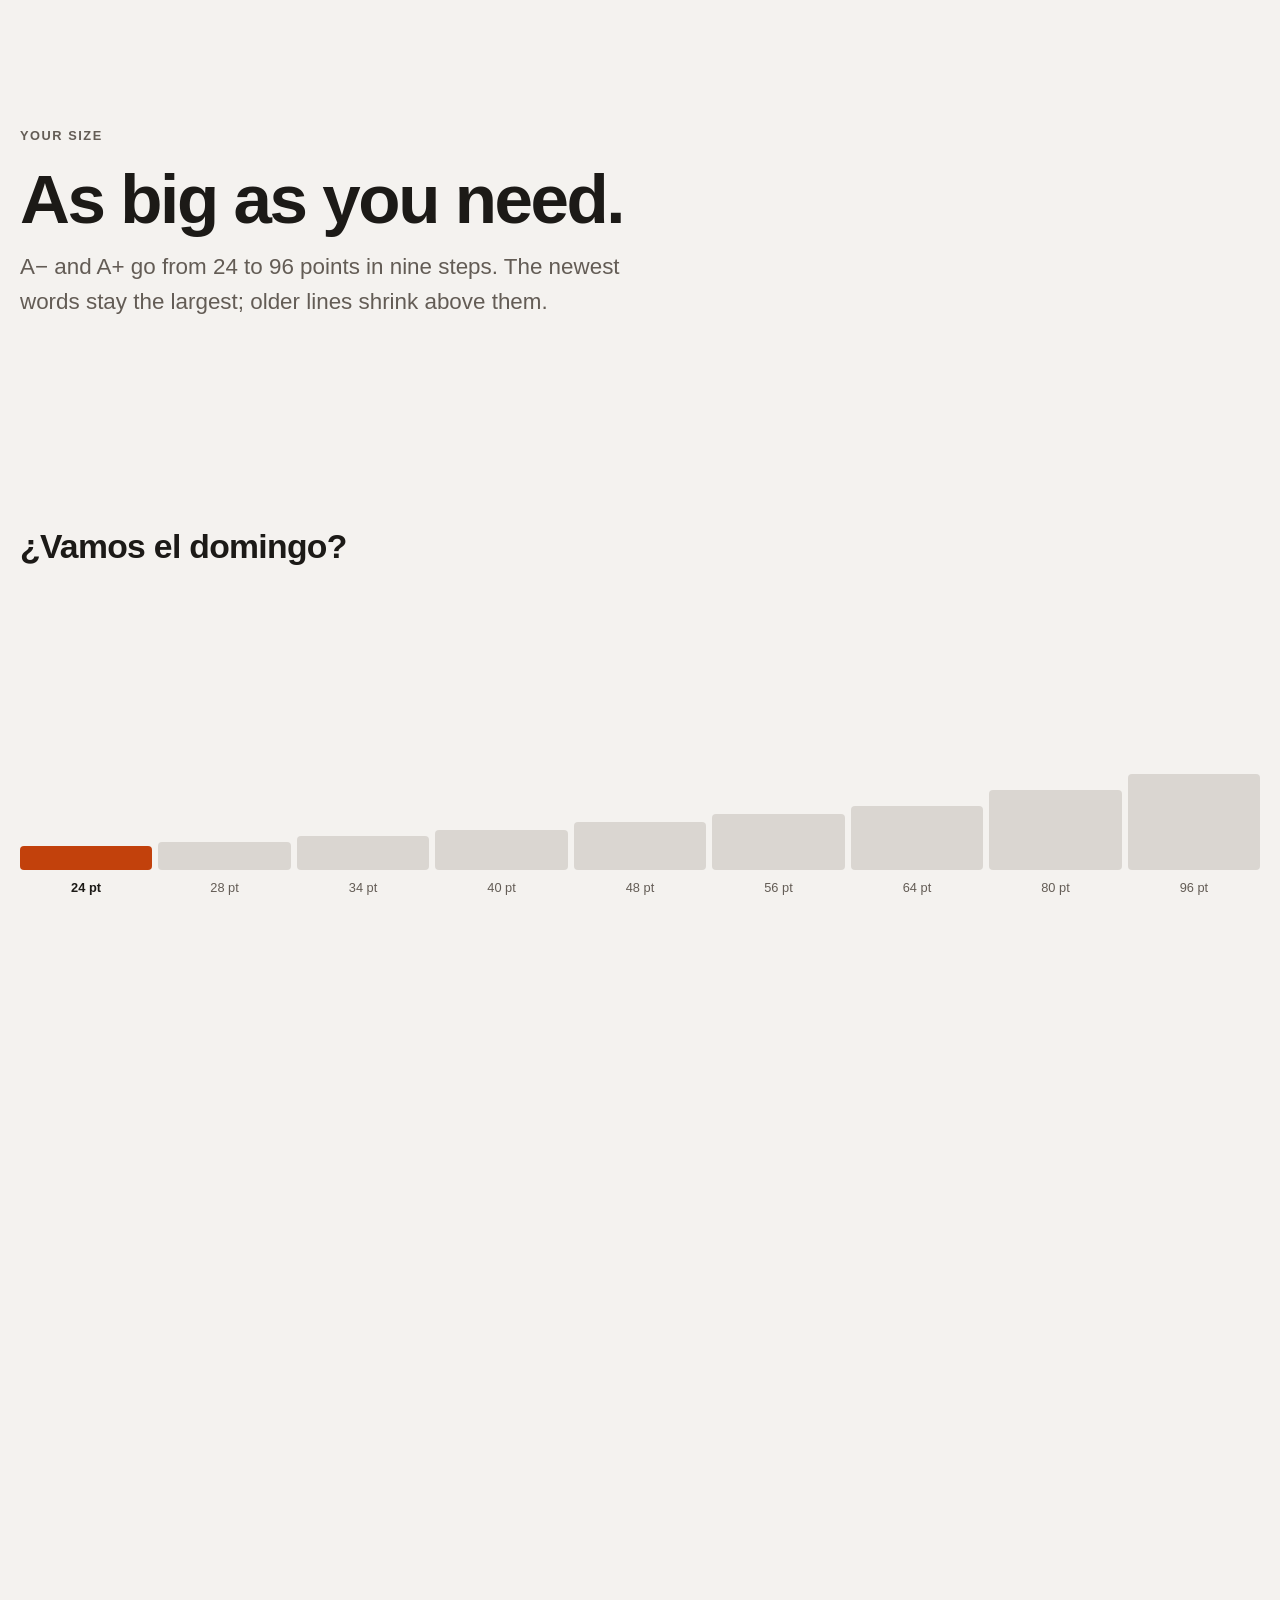
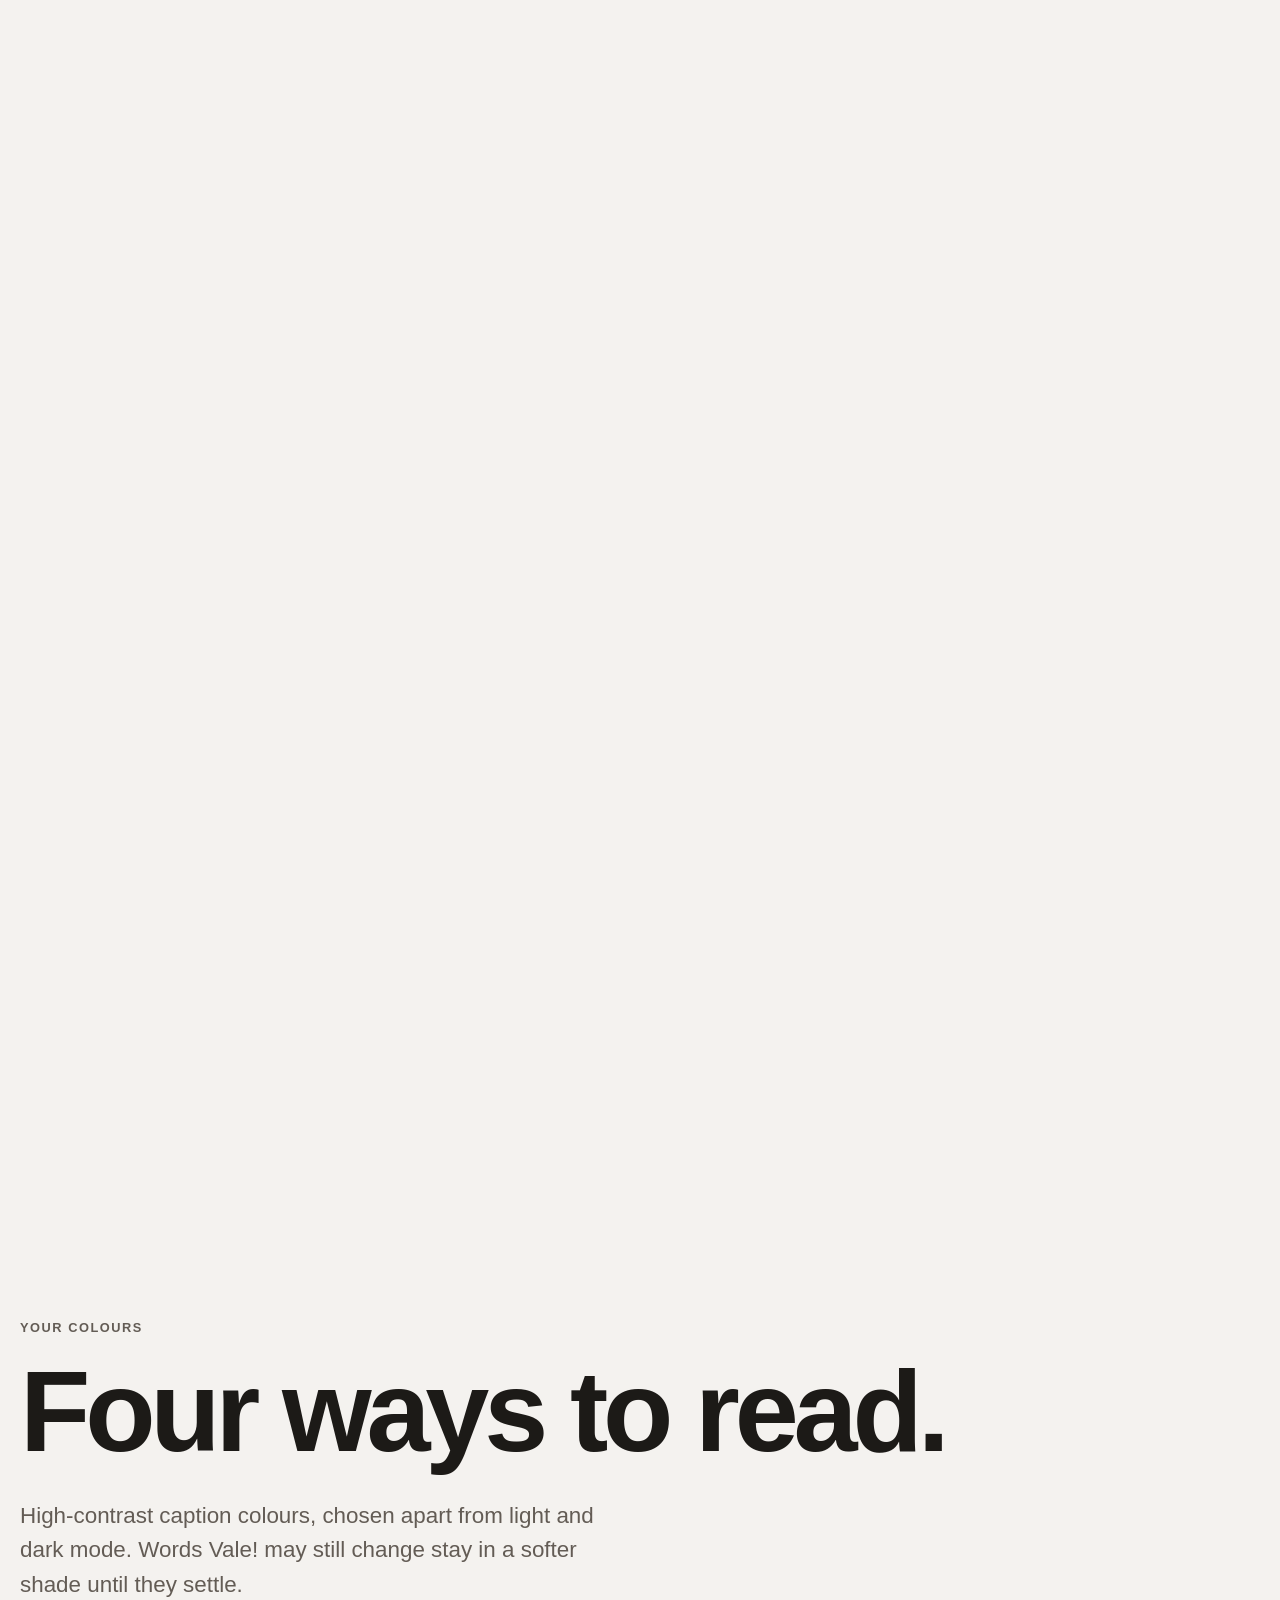
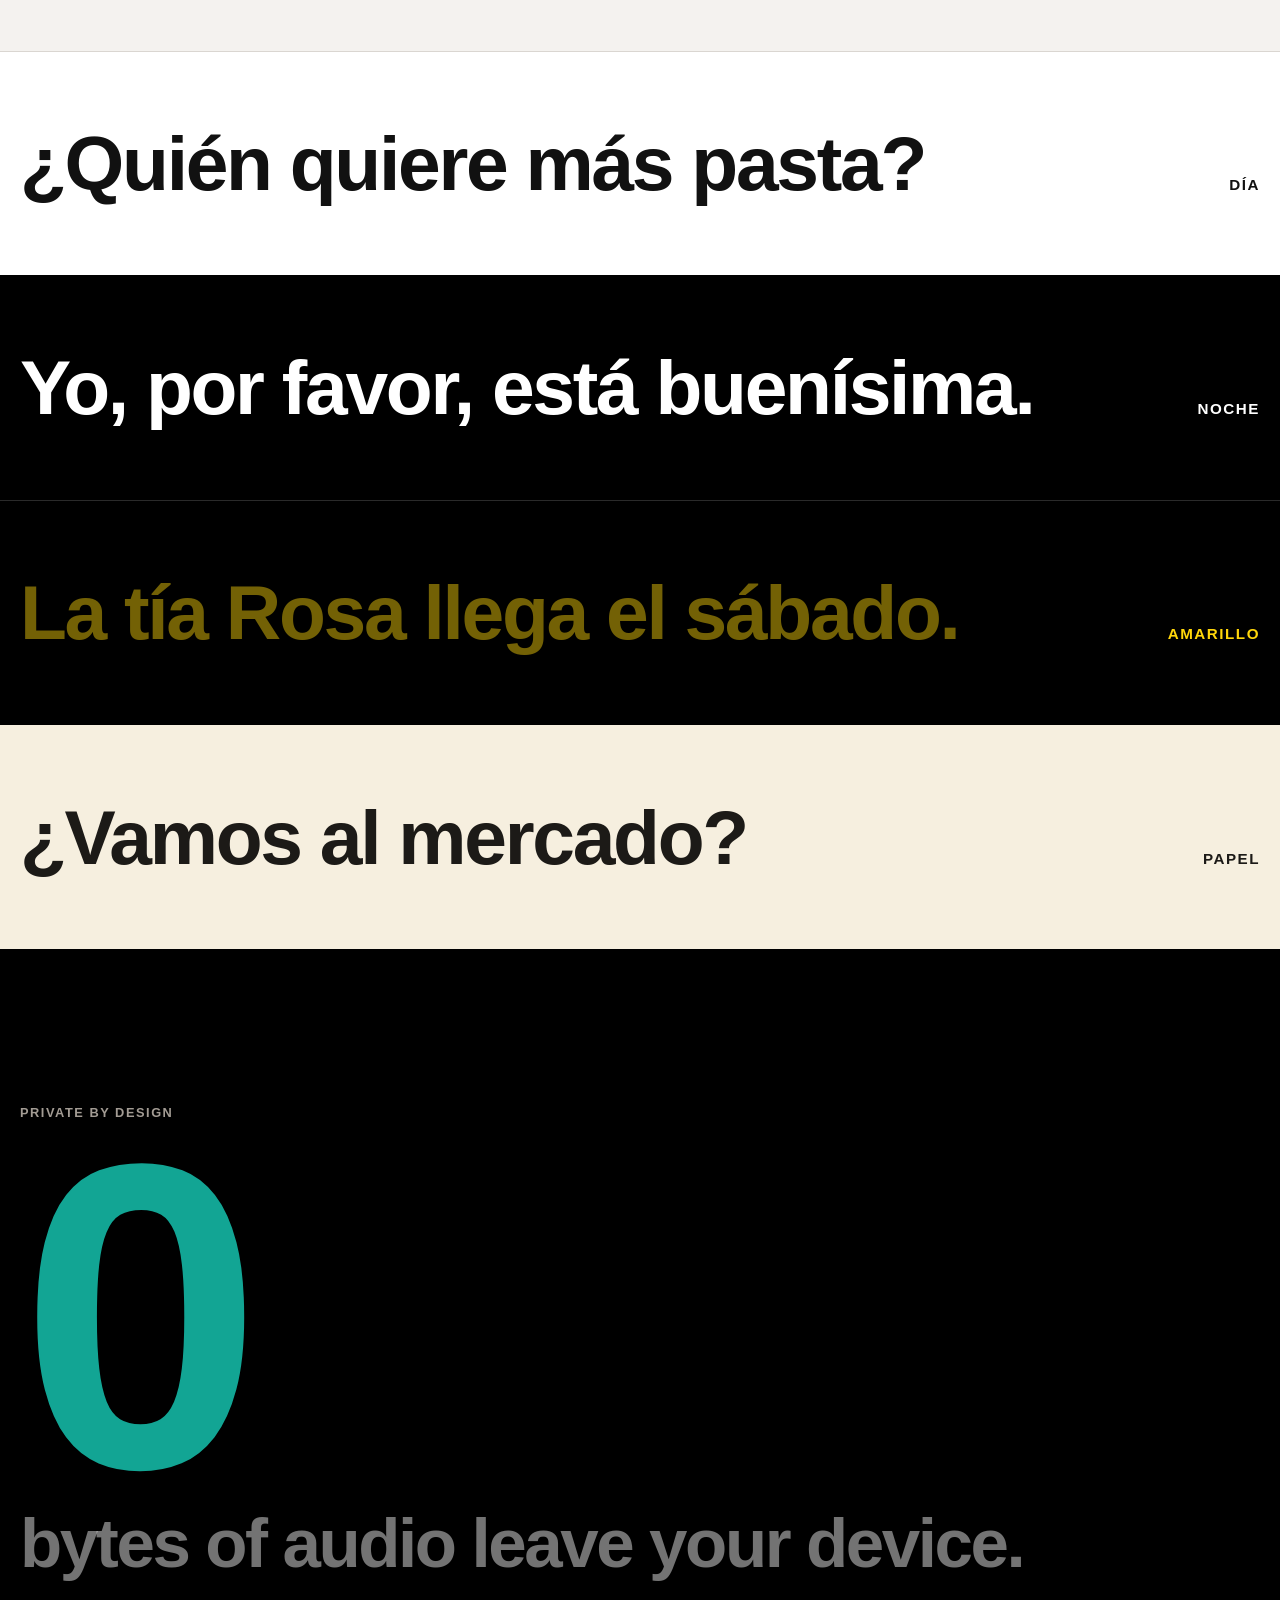
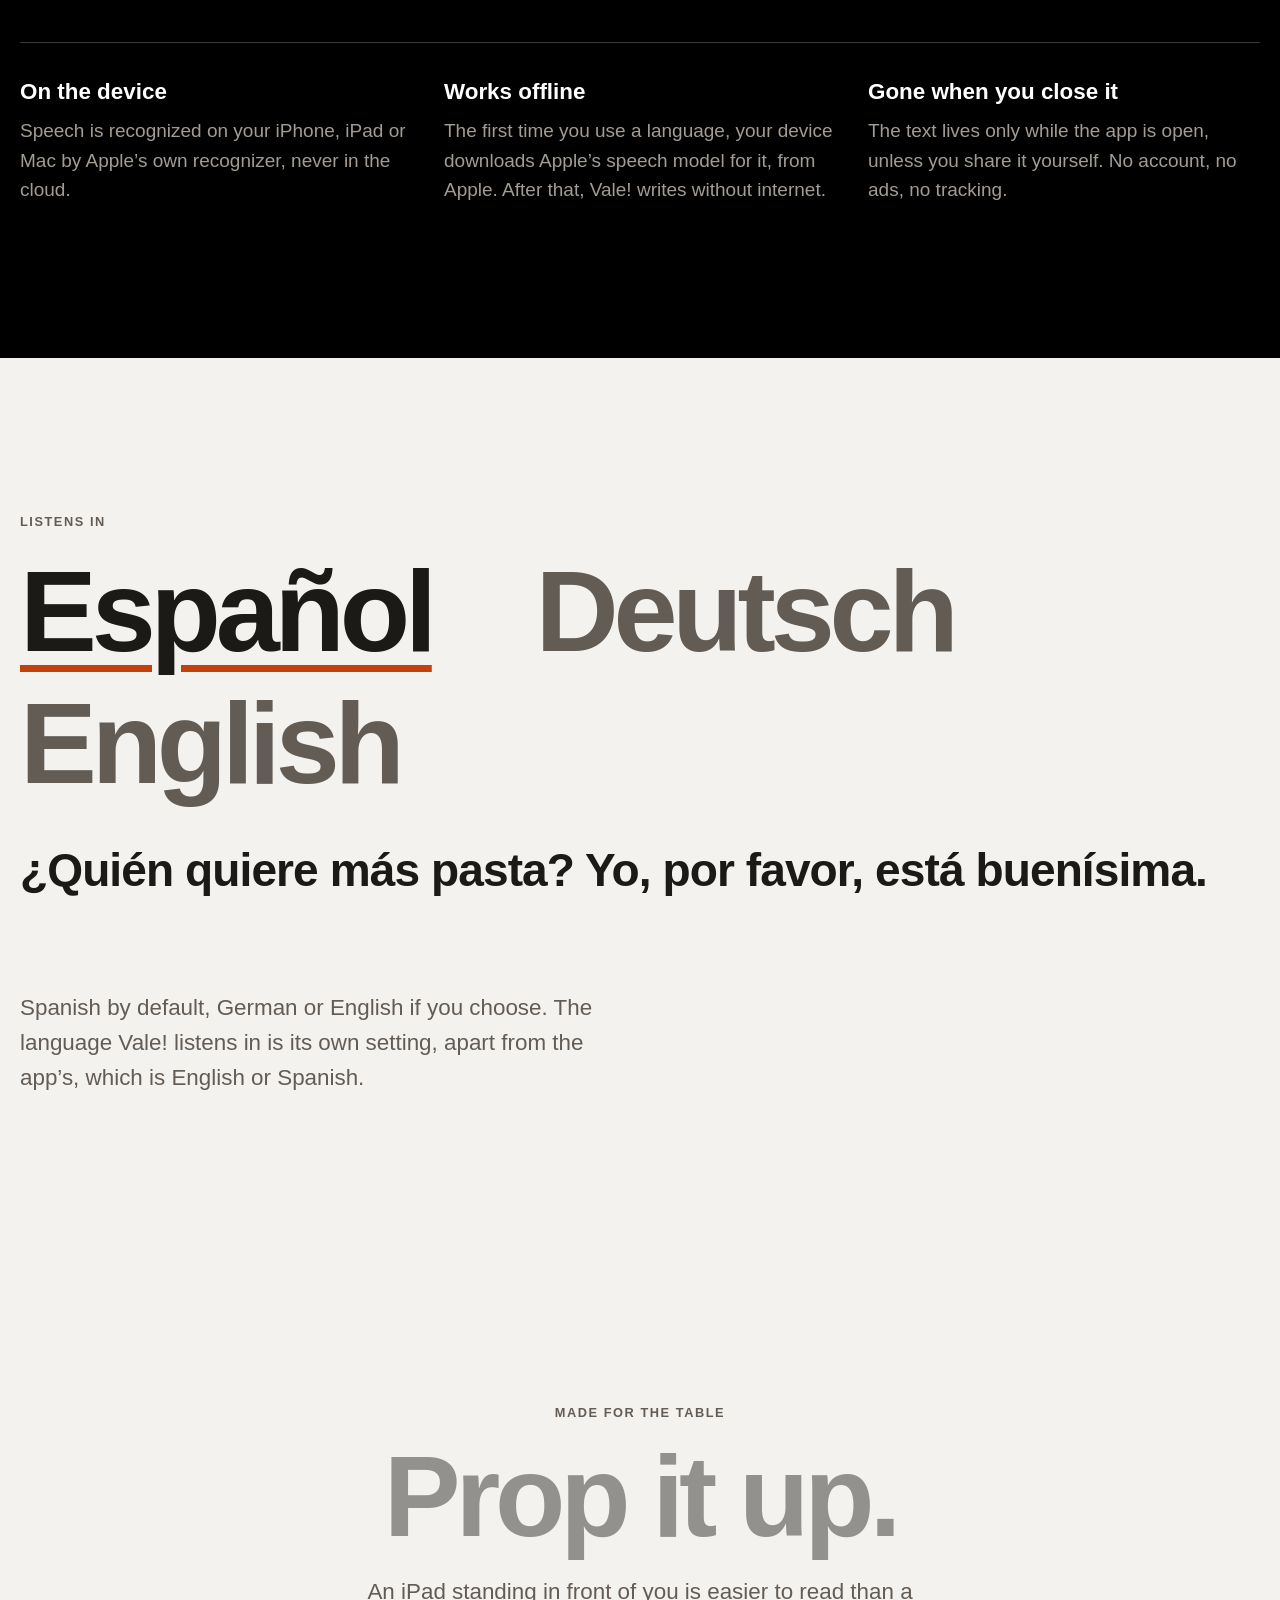
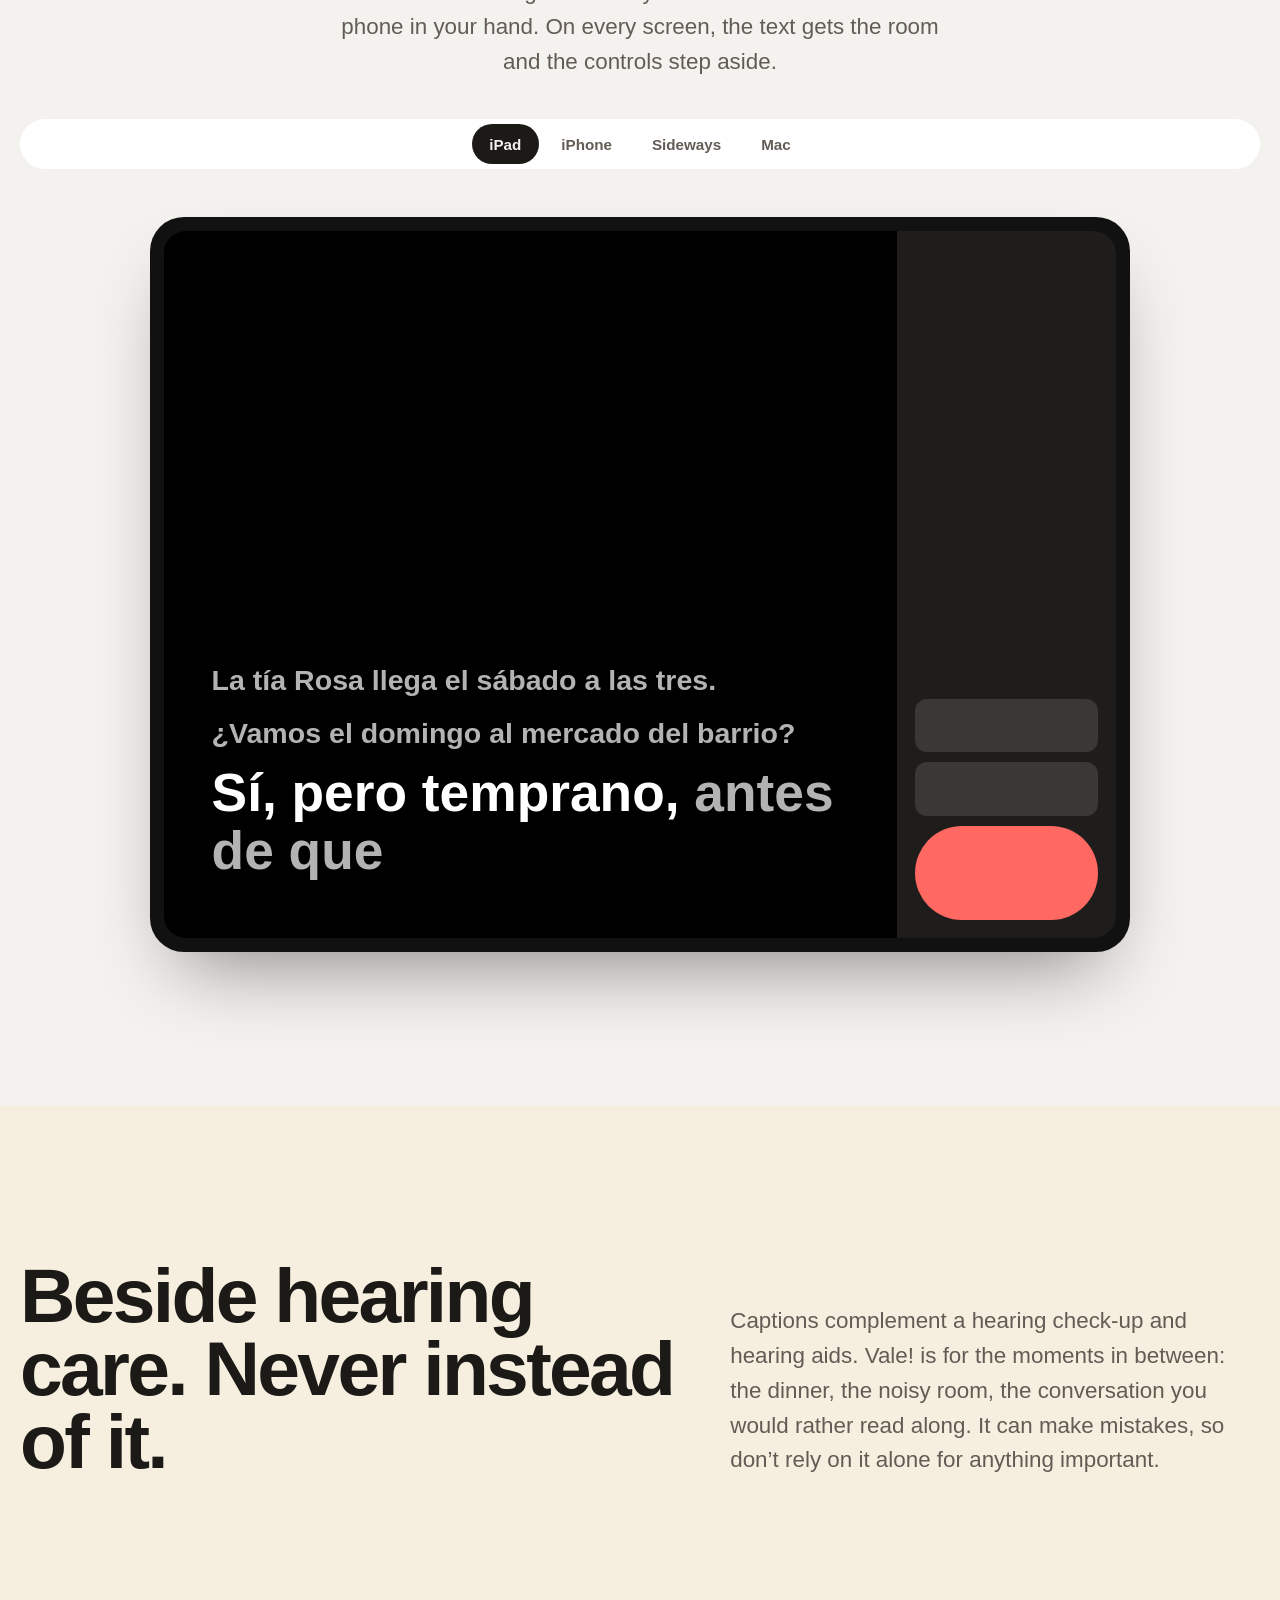
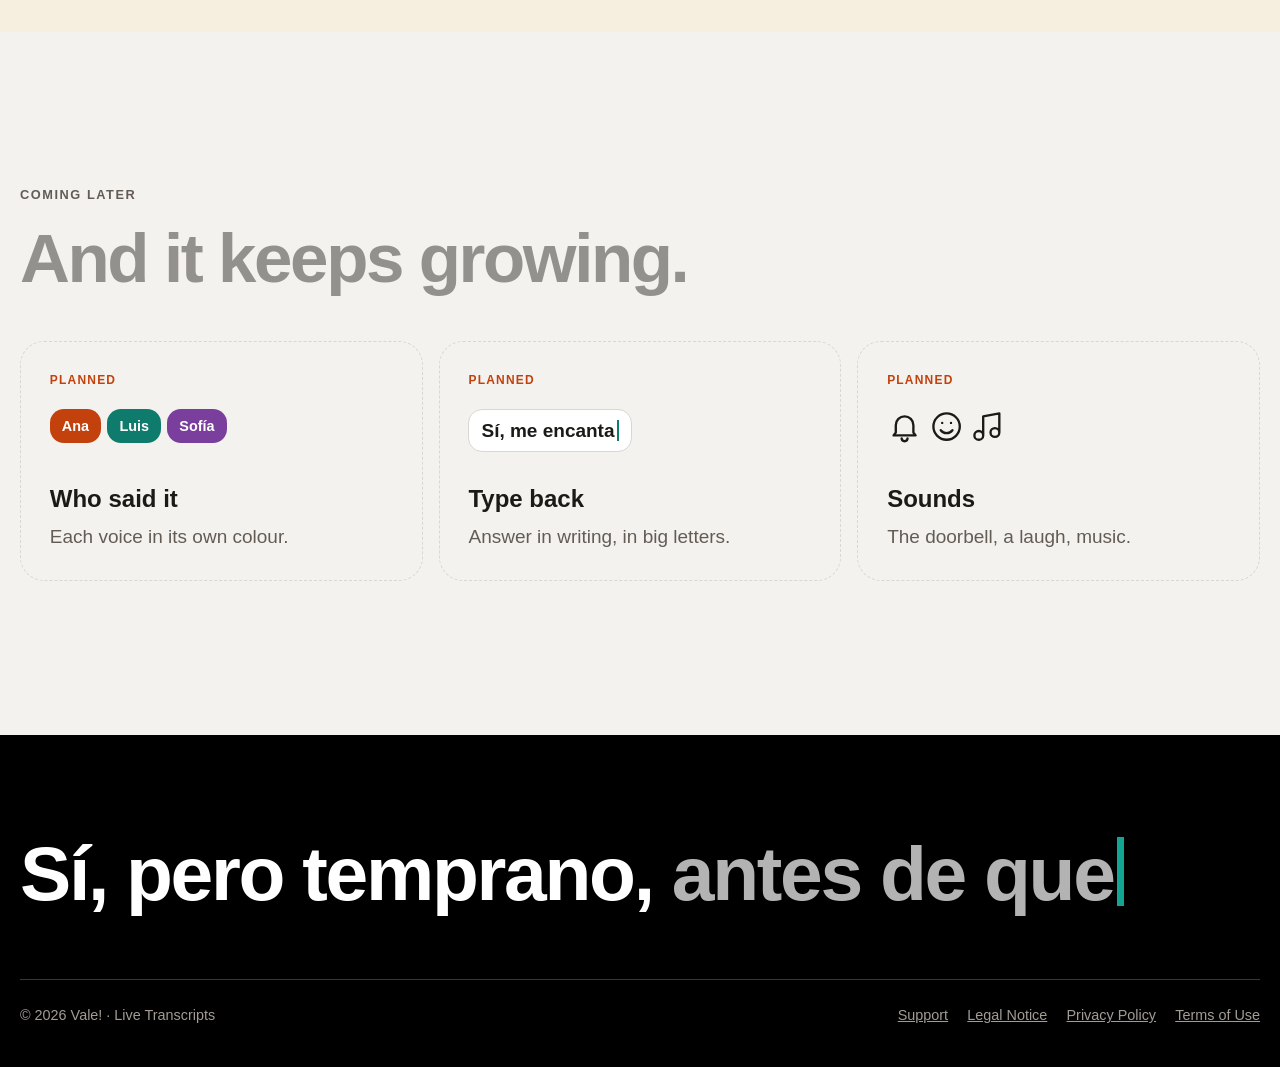
==== commit 37da1c34: "[+] serve the site at vale.mateoarenas.dev" ====
--- a/index.html
+++ b/index.html
@@ -8,11 +8,11 @@
 <meta property="og:title" content="Vale! – Live Transcripts">
 <meta property="og:description" content="What is said in the room, live and in large type. Free on the App Store for iPhone, iPad and Mac.">
 <meta property="og:type" content="website">
-<meta property="og:url" content="https://vale-live-transcripts.github.io/vale-webpage/">
-<meta property="og:image" content="https://vale-live-transcripts.github.io/vale-webpage/images/link-preview.png">
+<meta property="og:url" content="https://vale.mateoarenas.dev/">
+<meta property="og:image" content="https://vale.mateoarenas.dev/images/link-preview.png">
 <meta property="og:image:width" content="1200">
 <meta property="og:image:height" content="630">
-<meta property="og:image:alt" content="Vale! in large white type on black: Every word, big and clear. Vale! writes down what is said in the room, live, and in large type.">
+<meta property="og:image:alt" content="Vale! in large white type on black: Every word, big and clear. Vale! writes down what is said in the room, live, and in large type. Above them, the Download on the App Store badge.">
 <meta name="twitter:card" content="summary_large_image">
 <link rel="icon" type="image/png" href="favicon.png">
 <link rel="apple-touch-icon" href="apple-touch-icon.png">
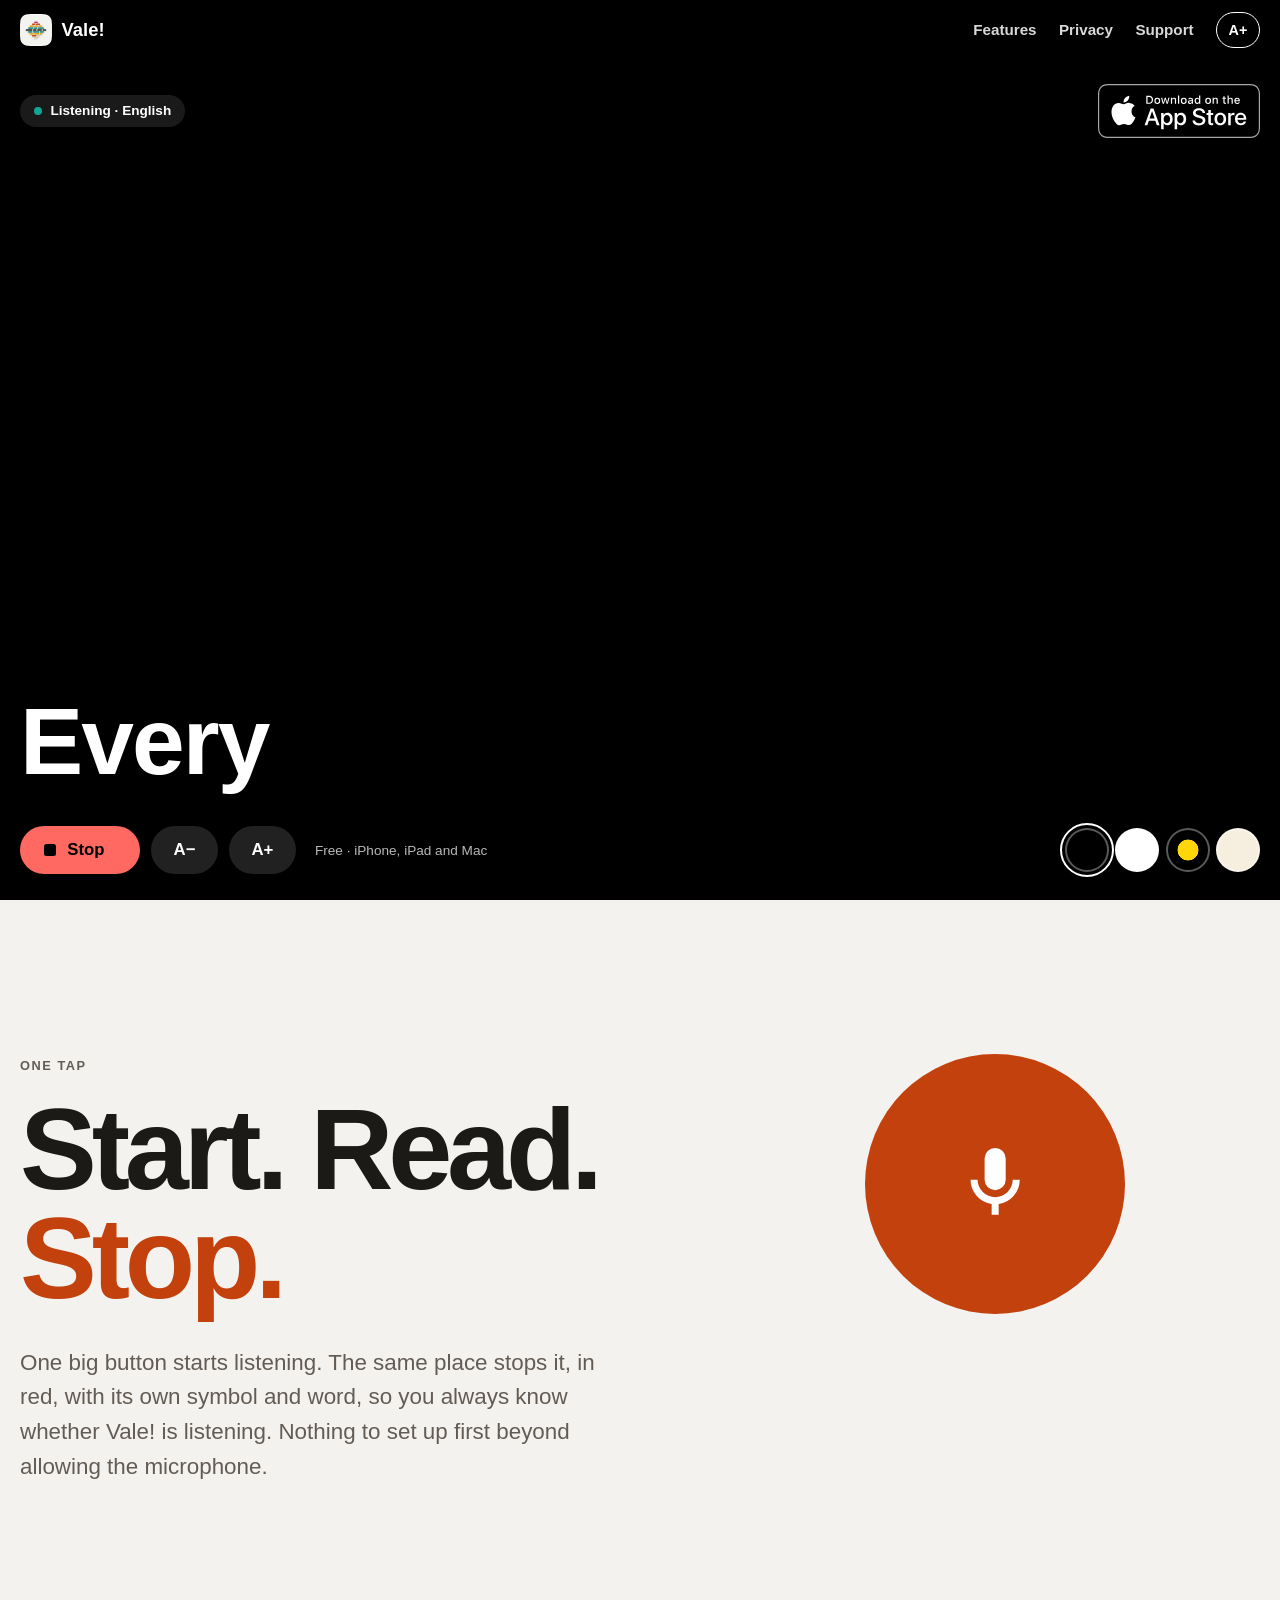
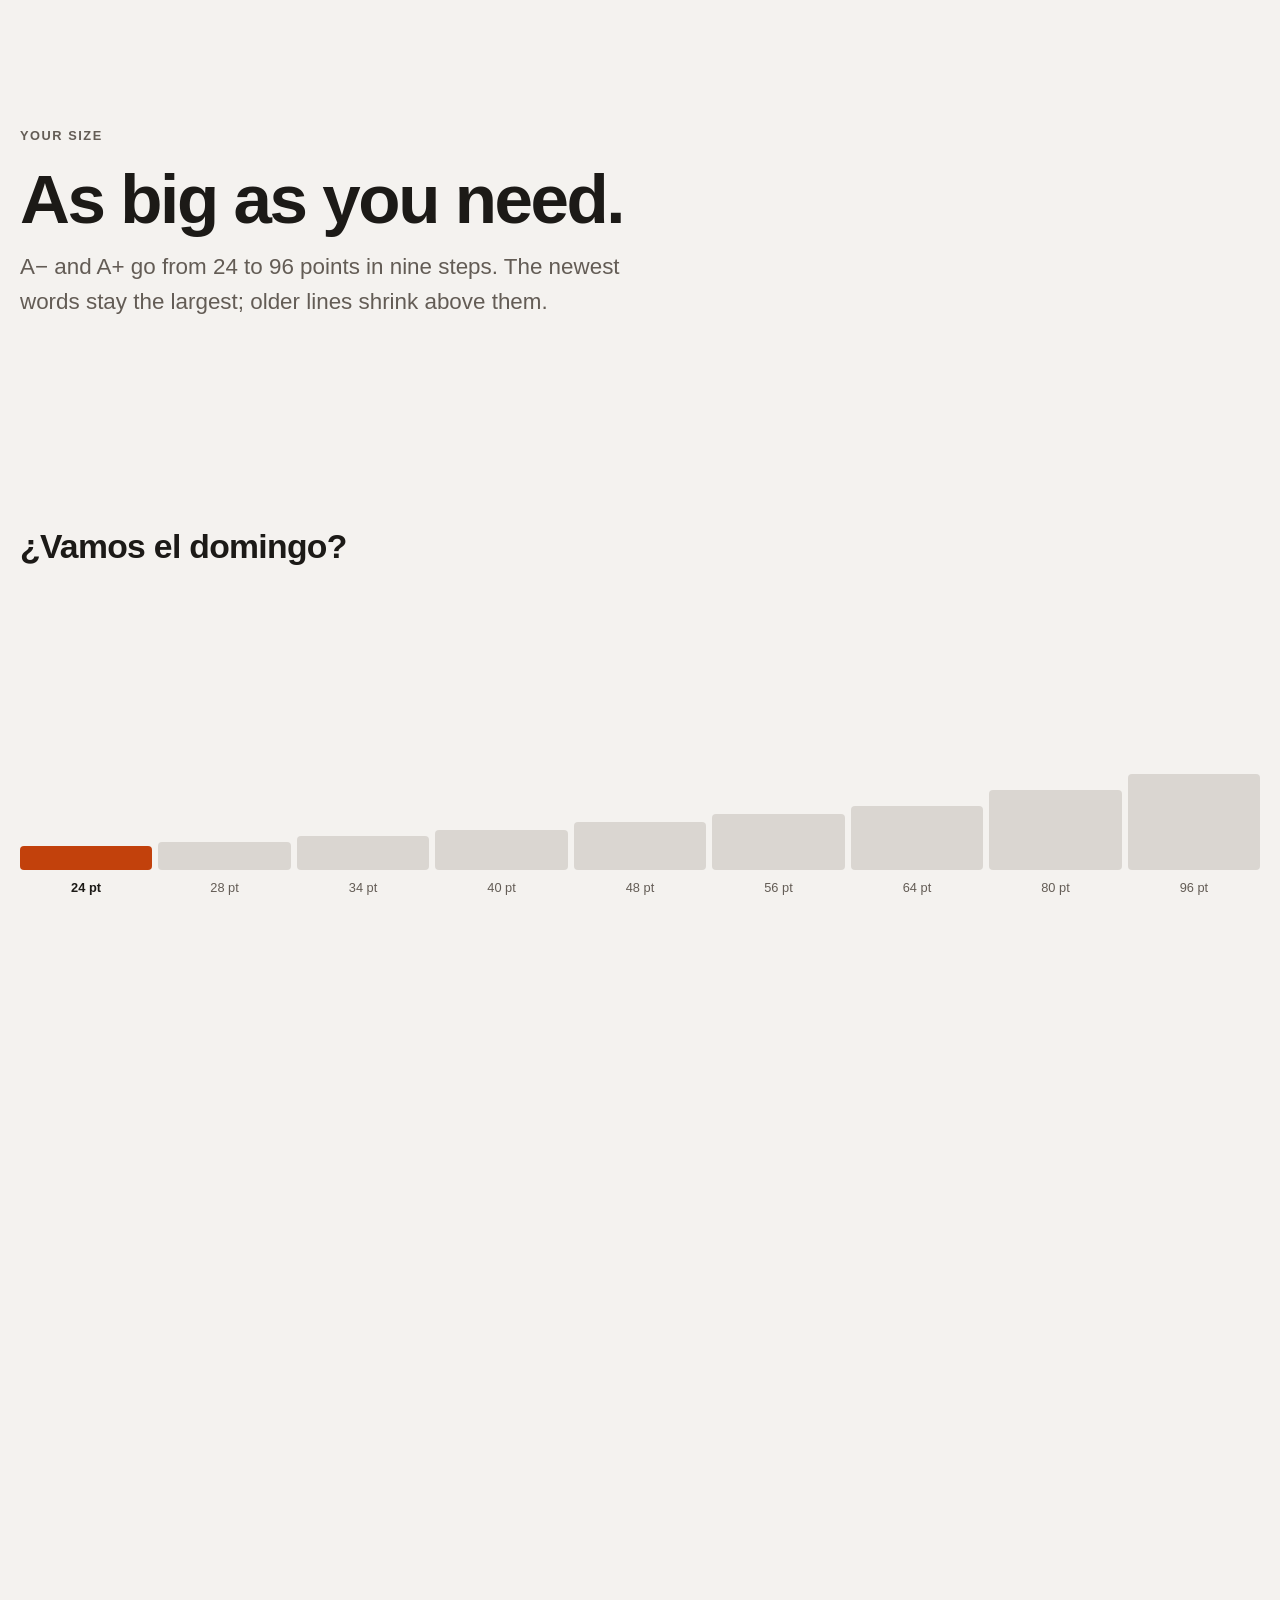
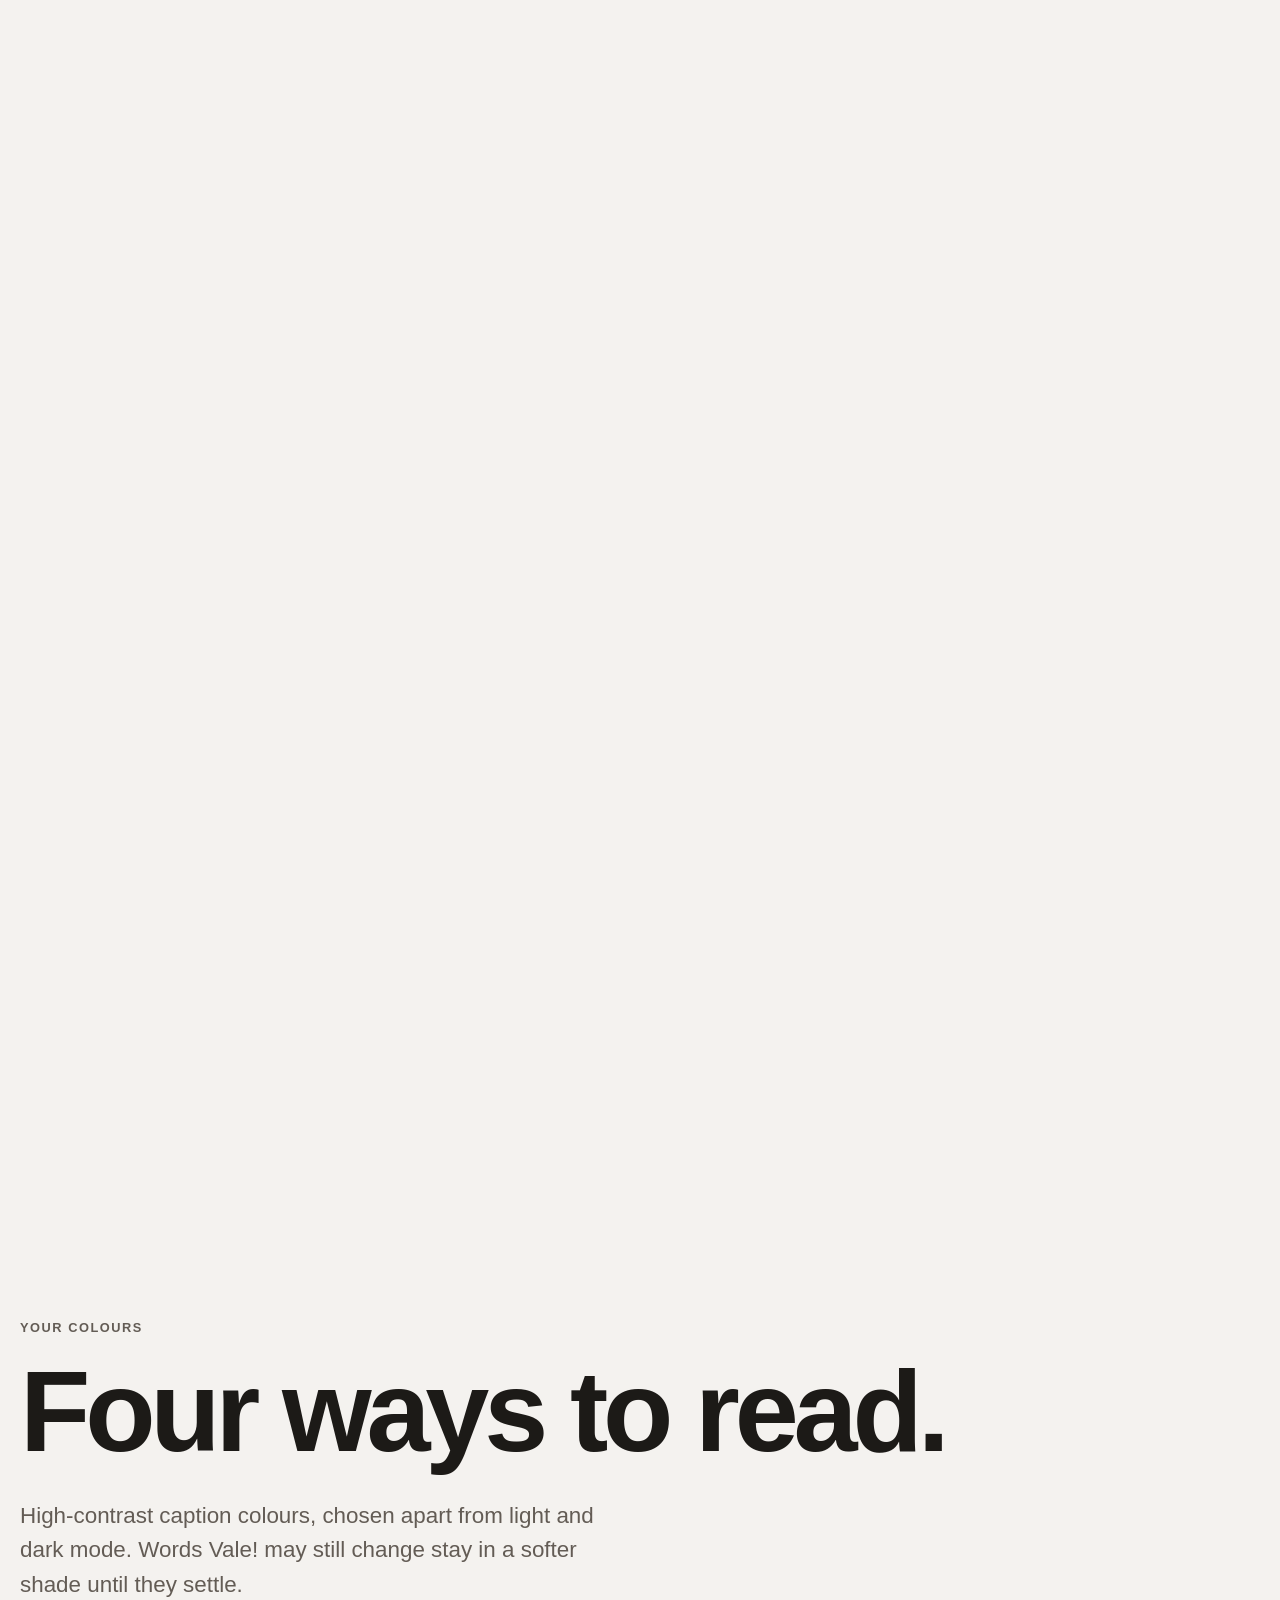
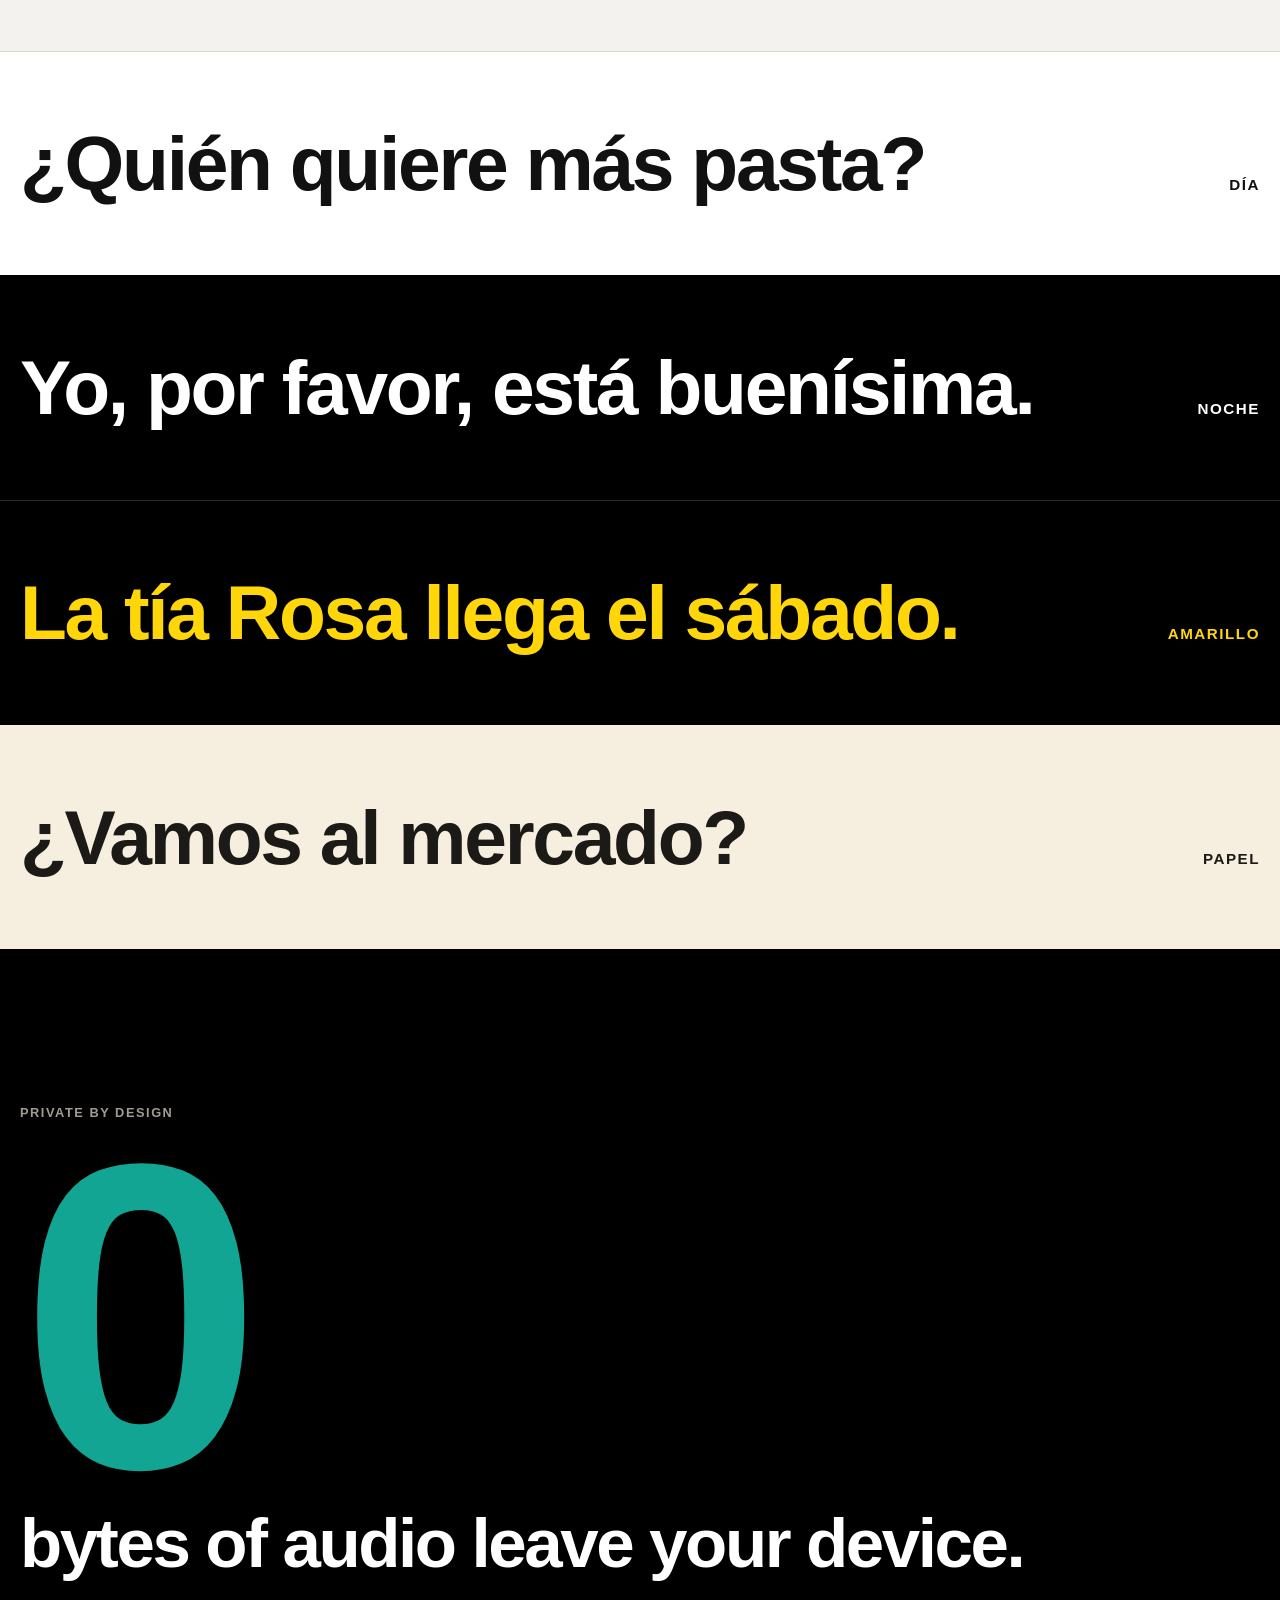
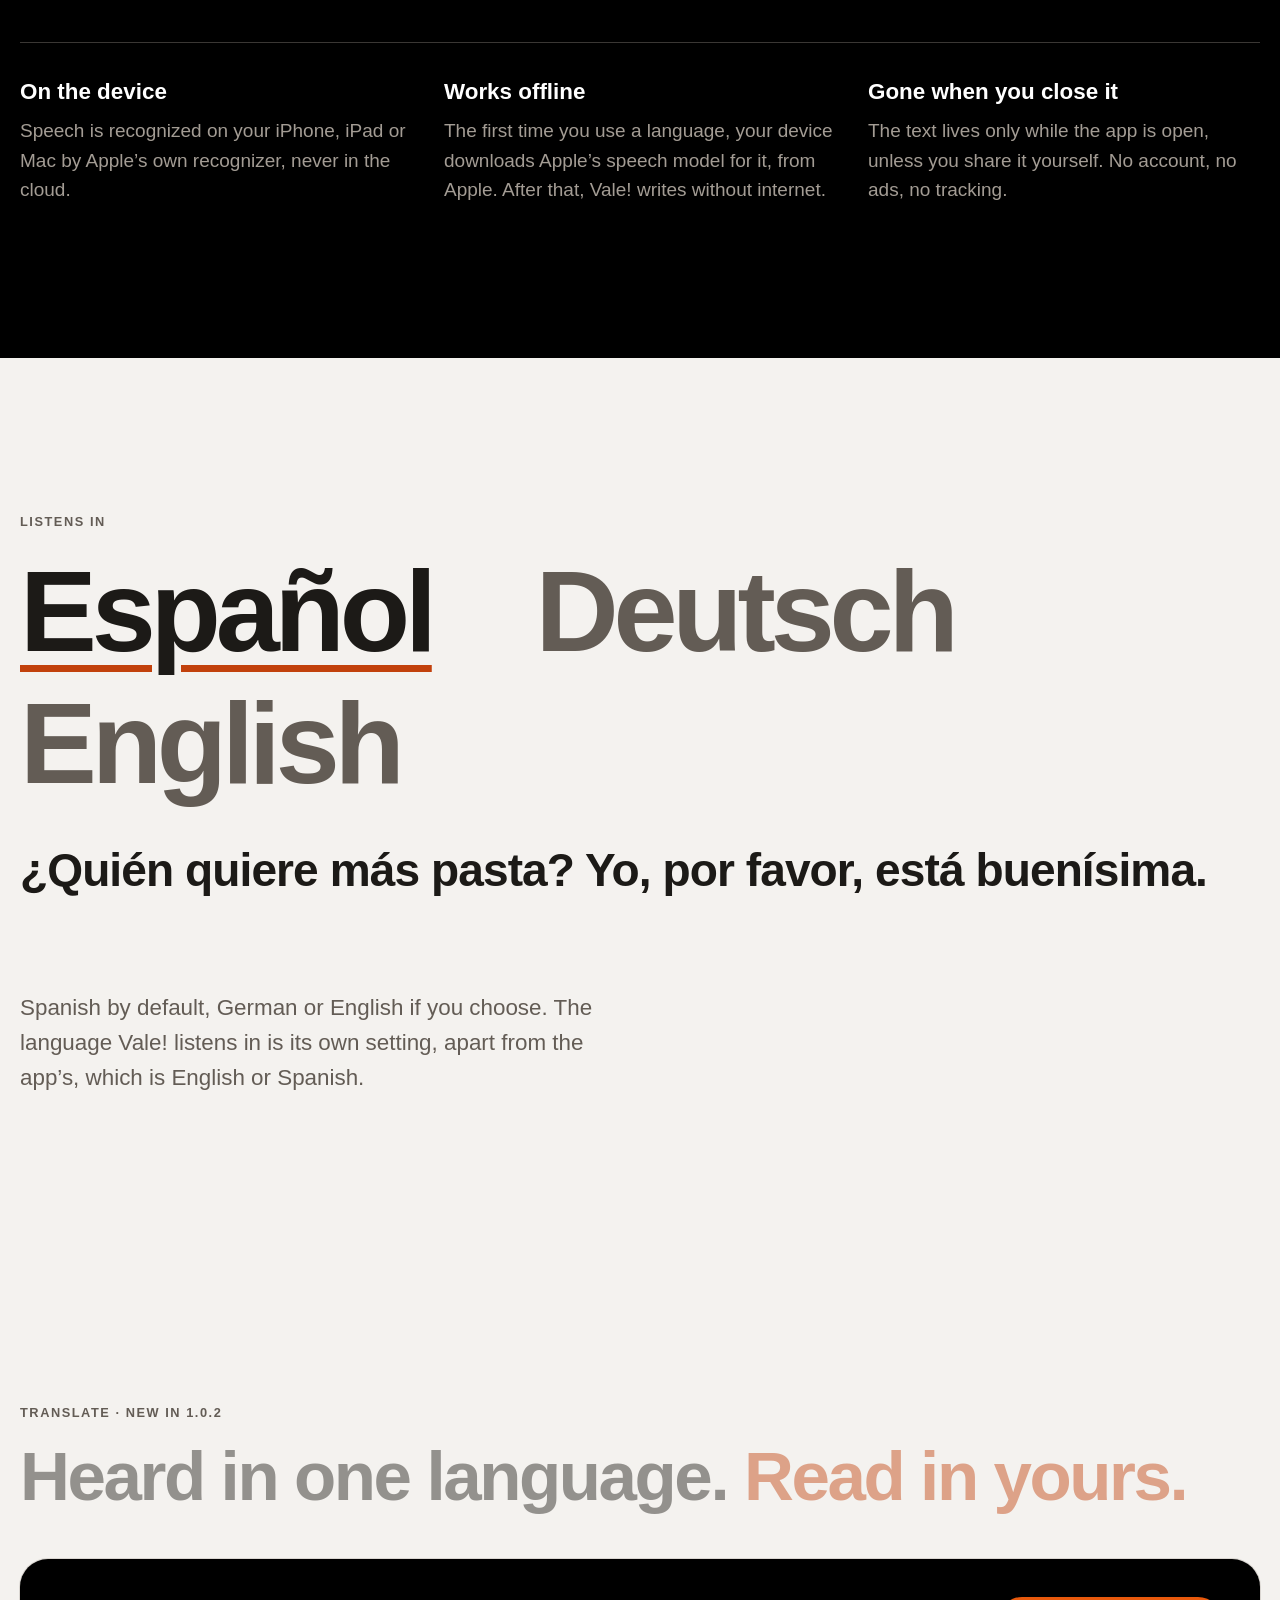
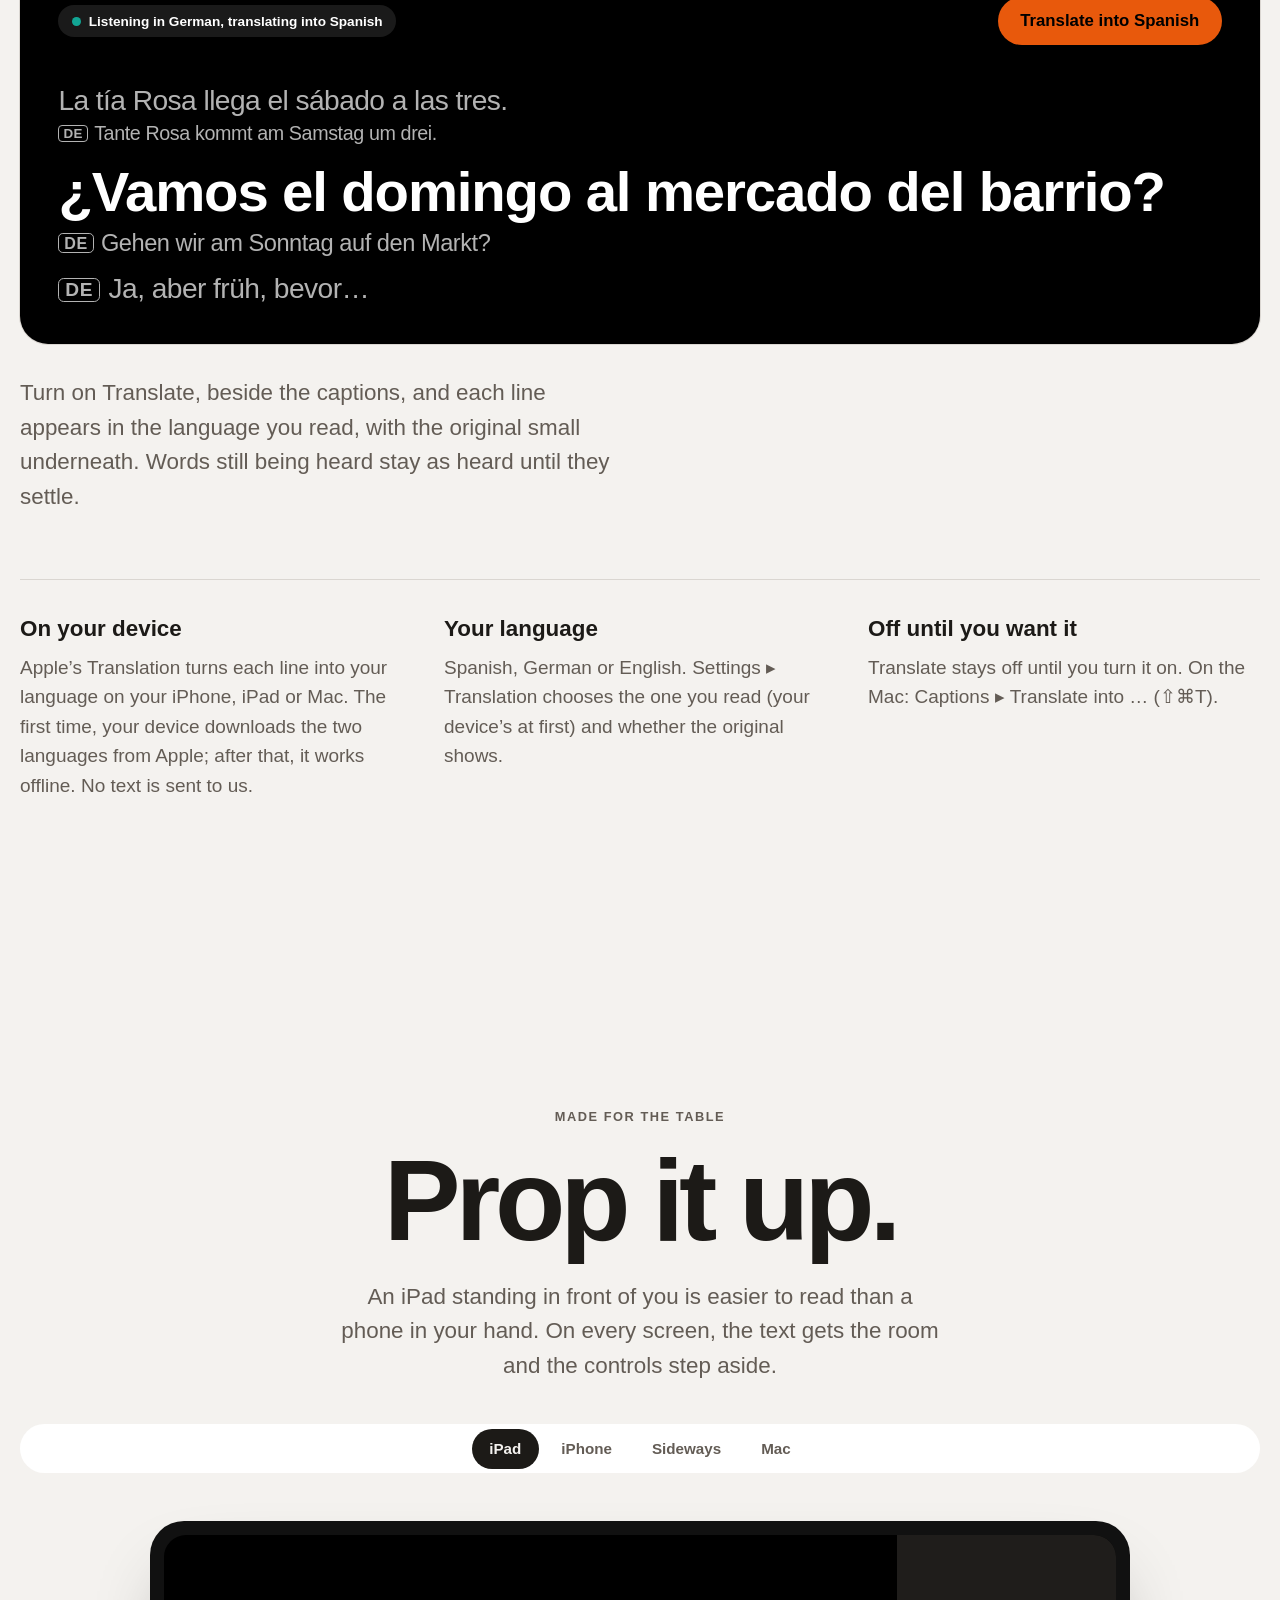
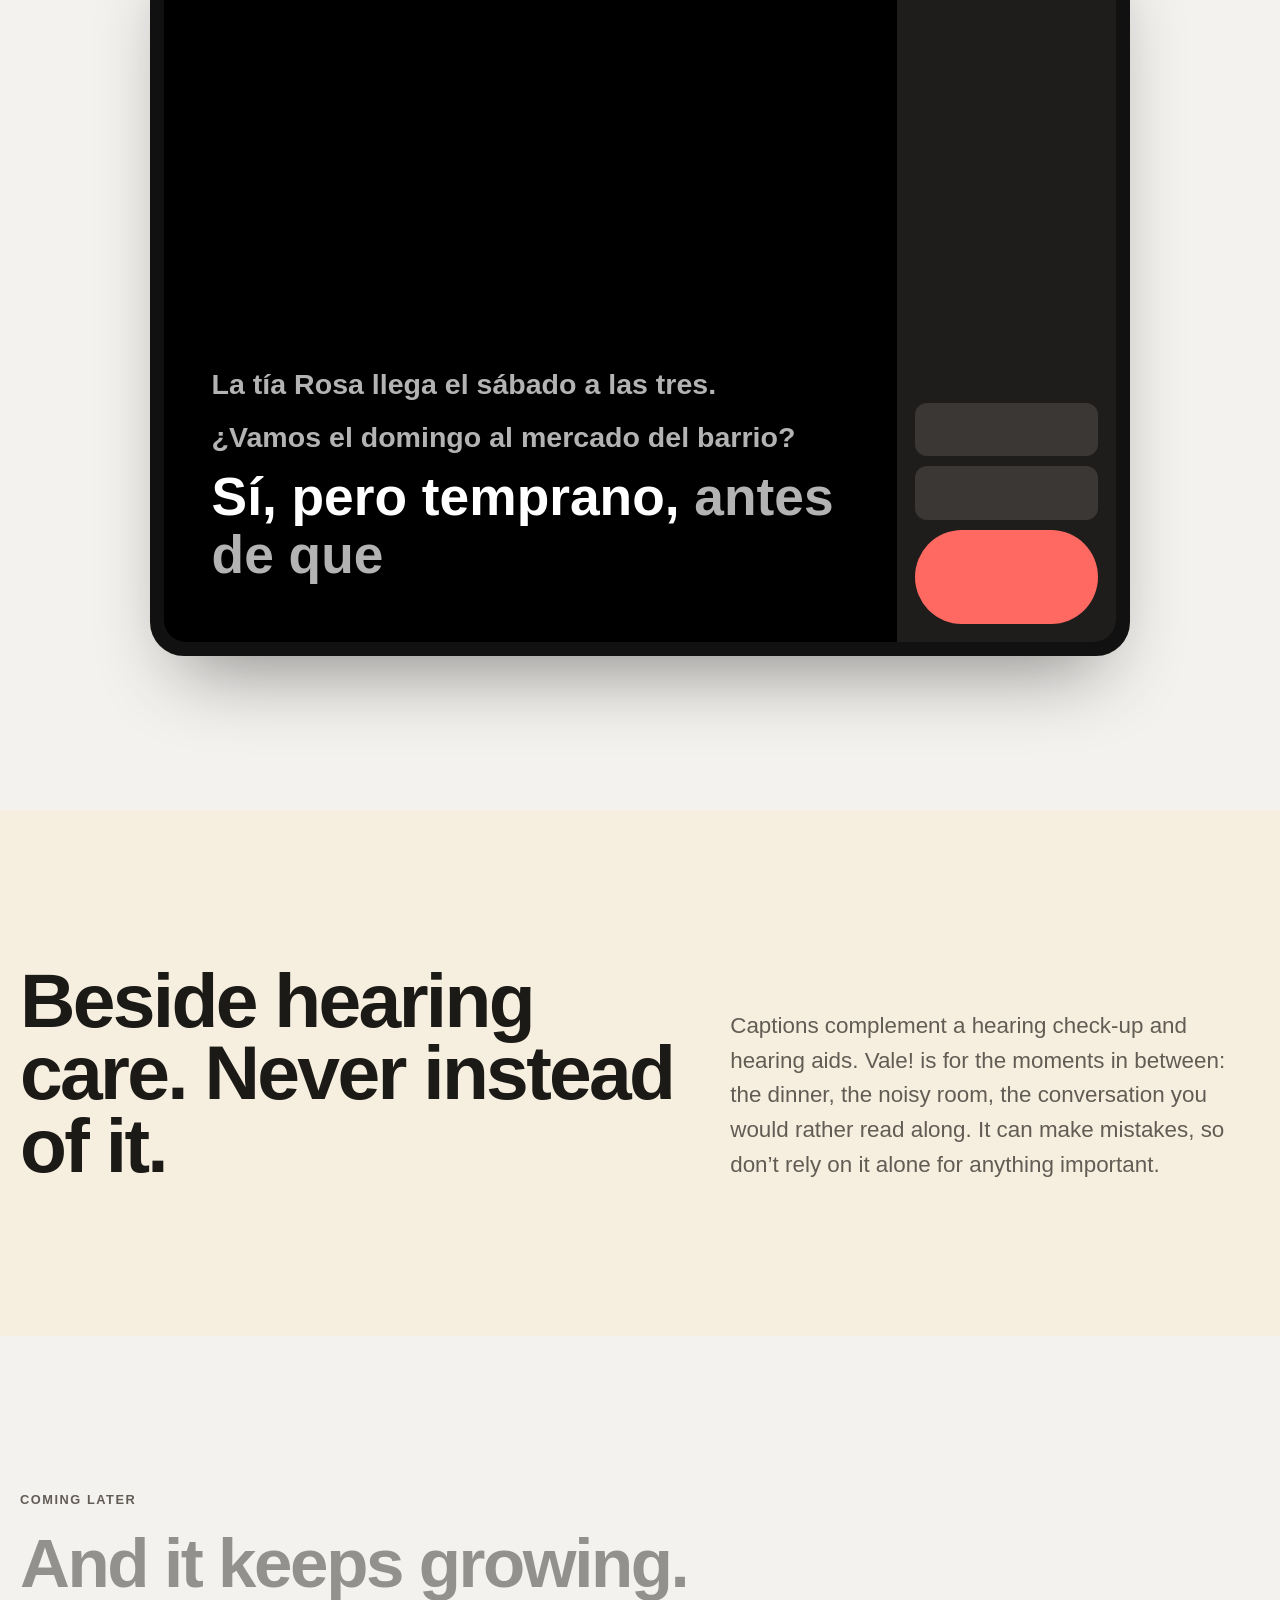
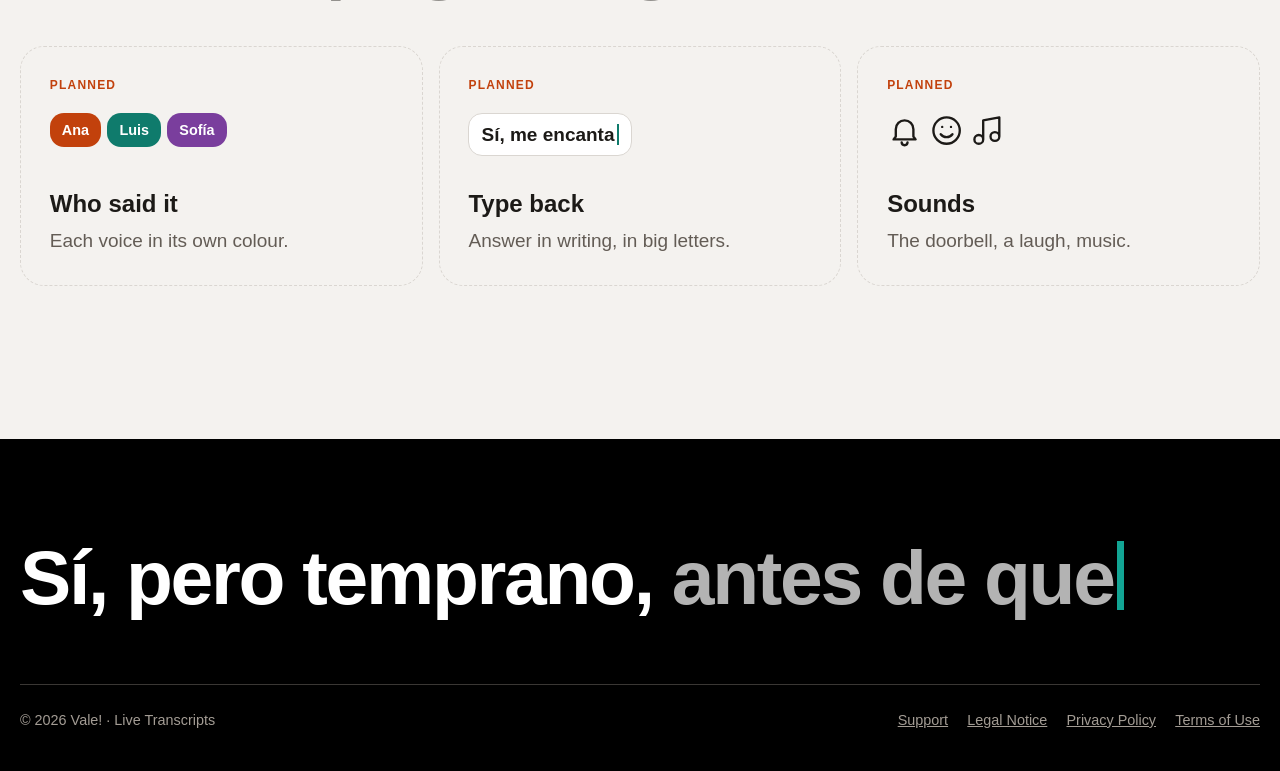
==== commit cfccde1d: "[+] show translation on the landing page" ====
--- a/index.html
+++ b/index.html
@@ -136,6 +136,31 @@
 </div>
 </section>
 
+<section class="block reads" id="translate" aria-labelledby="translate-title">
+<div class="wrap">
+<p class="eyebrow">Translate · New in 1.0.2</p>
+<h2 id="translate-title" class="h-mid" data-caption>Heard in one language. <span class="accent">Read in yours.</span></h2>
+<div class="reading" id="reading">
+<div class="reading-top">
+<p class="pill"><i aria-hidden="true"></i><span id="reading-pill">Listening in German, translating into Spanish</span></p>
+<button class="btn translate js-only" id="translate-toggle" type="button" aria-pressed="true">Translate into Spanish</button>
+</div>
+<div class="tlines" id="tlines" aria-hidden="true">
+<div class="tline past"><p class="read" lang="es">La tía Rosa llega el sábado a las tres.</p><p class="heard" lang="de"><b>DE</b>Tante Rosa kommt am Samstag um drei.</p></div>
+<div class="tline now"><p class="read" lang="es">¿Vamos el domingo al mercado del barrio?</p><p class="heard" lang="de"><b>DE</b>Gehen wir am Sonntag auf den Markt?</p></div>
+<p class="tline partial" lang="de"><b>DE</b><span id="partial">Ja, aber früh, bevor</span>…</p>
+</div>
+<p class="sr">A made-up dinner heard in German and read in Spanish: each line that has settled in Spanish, with the German small under it, and the words still being heard in German.</p>
+</div>
+<p class="lede">Turn on Translate, beside the captions, and each line appears in the language you read, with the original small underneath. Words still being heard stay as heard until they settle.</p>
+<div class="facts">
+<div><h3>On your device</h3><p>Apple’s Translation turns each line into your language on your iPhone, iPad or Mac. The first time, your device downloads the two languages from Apple; after that, it works offline. No text is sent to us.</p></div>
+<div><h3>Your language</h3><p>Spanish, German or English. Settings ▸ Translation chooses the one you read (your device’s at first) and whether the original shows.</p></div>
+<div><h3>Off until you want it</h3><p>Translate stays off until you turn it on. On the Mac: Captions ▸ Translate into … (⇧⌘T).</p></div>
+</div>
+</div>
+</section>
+
 <section class="block table" aria-labelledby="table-title">
 <div class="wrap center">
 <p class="eyebrow">Made for the table</p>
--- a/style.css
+++ b/style.css
@@ -791,6 +791,105 @@
     line-height: 1.15;
 }
 
+/* Translate: the dinner heard in German and read in Spanish, in the hero's caption theme,
+   drawn as the app's translated captions are: older lines smaller in the partial shade, the
+   newest huge, each with its original small under it after its language's tag, and the words
+   still being heard as heard. */
+
+.reading {
+    margin-top: 3rem;
+    padding: clamp(1.2rem, 3vw, 2.6rem);
+    border-radius: 28px;
+    background: var(--cbg);
+    color: var(--cfg);
+    box-shadow: 0 0 0 1px var(--separator);
+    transition: background 0.6s, color 0.6s;
+}
+
+.reading-top {
+    display: flex;
+    flex-wrap: wrap;
+    align-items: center;
+    justify-content: space-between;
+    gap: 0.9rem 1.5rem;
+}
+
+.btn.translate {
+    background: color-mix(in srgb, var(--cfg) 13%, transparent);
+    color: inherit;
+}
+
+.btn.translate[aria-pressed="true"] {
+    background: #e8590c;
+    color: #000000;
+}
+
+.tlines {
+    display: flex;
+    flex-direction: column;
+    justify-content: flex-end;
+    gap: 1rem;
+    padding-top: 2.5rem;
+}
+
+.tline,
+.tline p {
+    margin: 0;
+    letter-spacing: -0.02em;
+    line-height: 1.15;
+}
+
+.tline.past,
+.tline.partial {
+    font-size: clamp(1.15rem, 2.2vw, 1.9rem);
+    font-weight: 500;
+    color: var(--cp);
+}
+
+.tline.now {
+    font-size: clamp(1.9rem, 4.4vw, 3.6rem);
+    font-weight: 600;
+}
+
+.tline.now.pending {
+    color: var(--cp);
+}
+
+.tline .read + .heard {
+    margin-top: 0.2em;
+    font-size: 0.7em;
+    font-weight: 400;
+    color: var(--cp);
+}
+
+.tline.now .read + .heard {
+    font-size: max(0.42em, 1rem);
+}
+
+.tline b {
+    display: inline-block;
+    margin-right: 0.45em;
+    padding: 0 0.3em;
+    border: 1px solid var(--cp);
+    border-radius: 0.3em;
+    font-size: 0.68em;
+    font-weight: 700;
+    letter-spacing: 0.04em;
+    vertical-align: 0.12em;
+}
+
+.tline .w {
+    animation: rise 0.4s var(--ease) both;
+}
+
+.reads .facts {
+    border-top-color: var(--separator);
+}
+
+.reads .facts p {
+    color: var(--muted);
+}
+
 /* Made for the table: one drawn device that takes each platform's shape. */
 
 .table .lede {
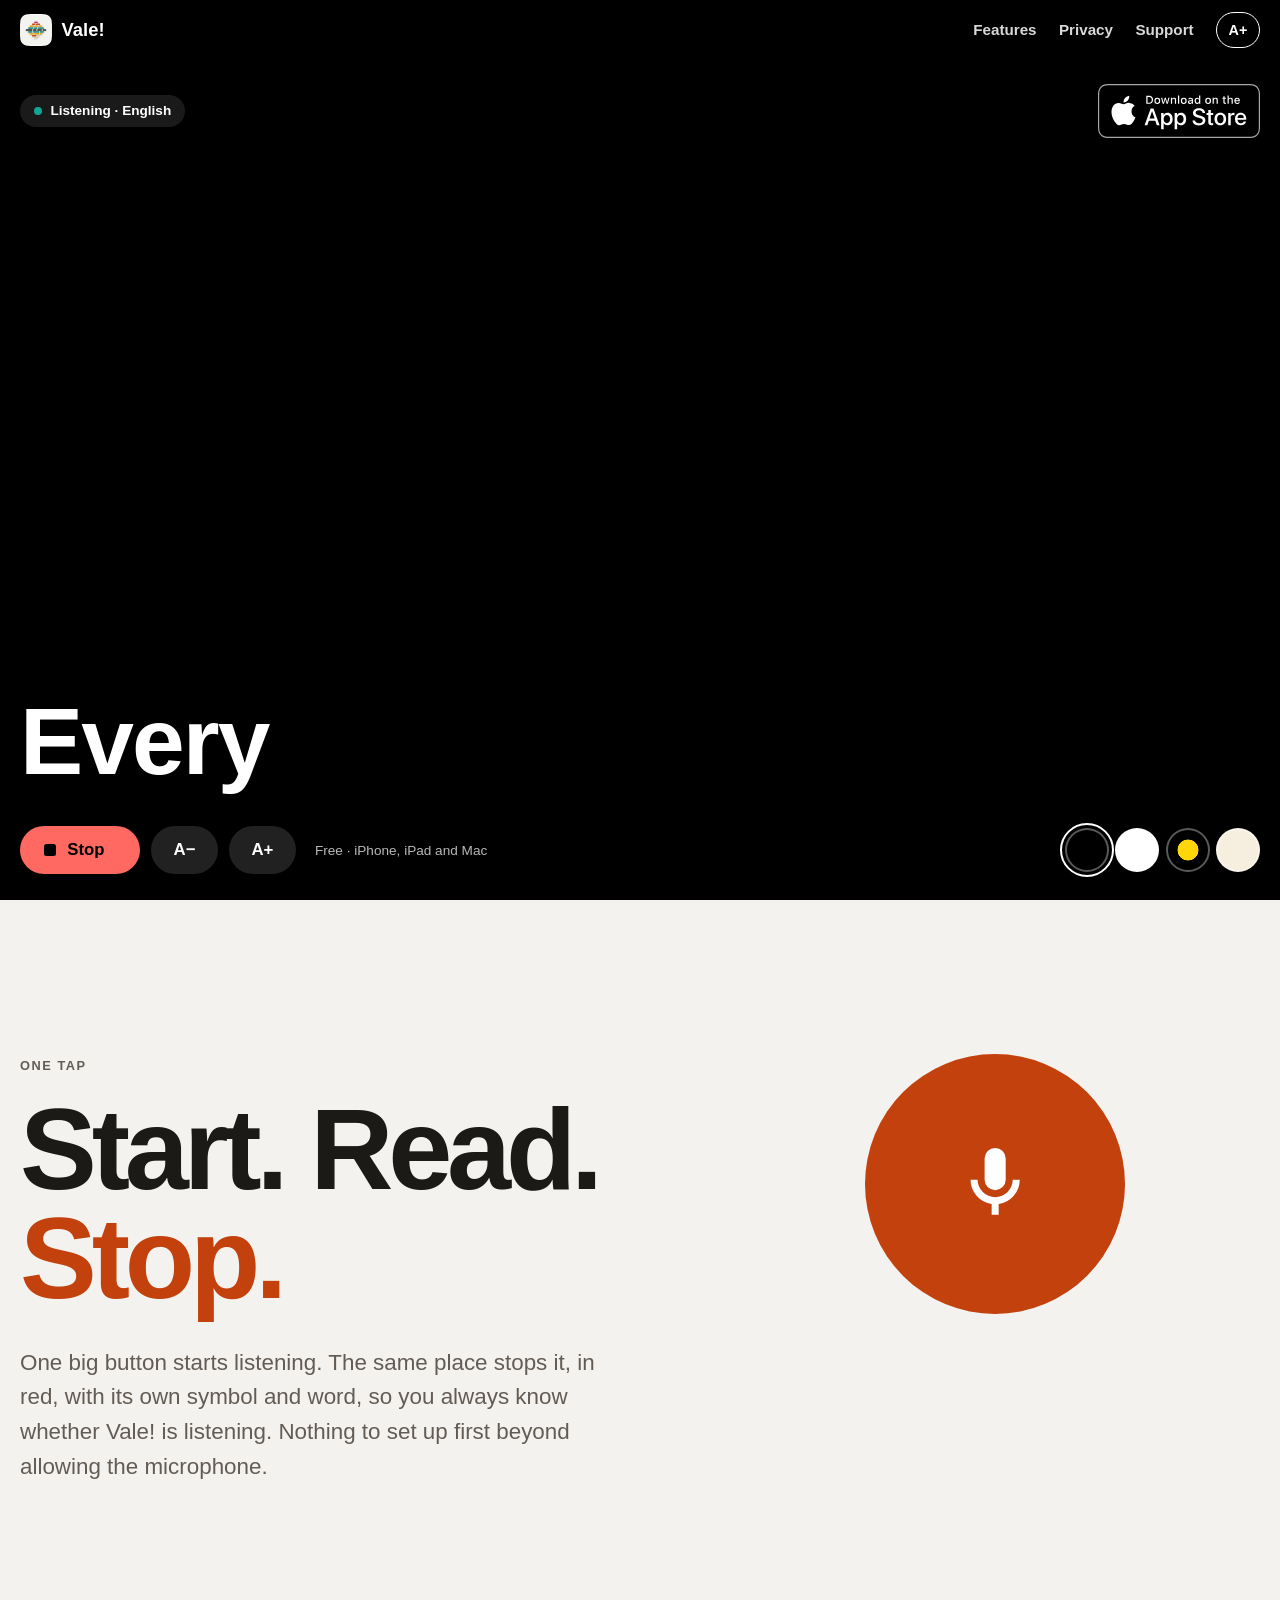
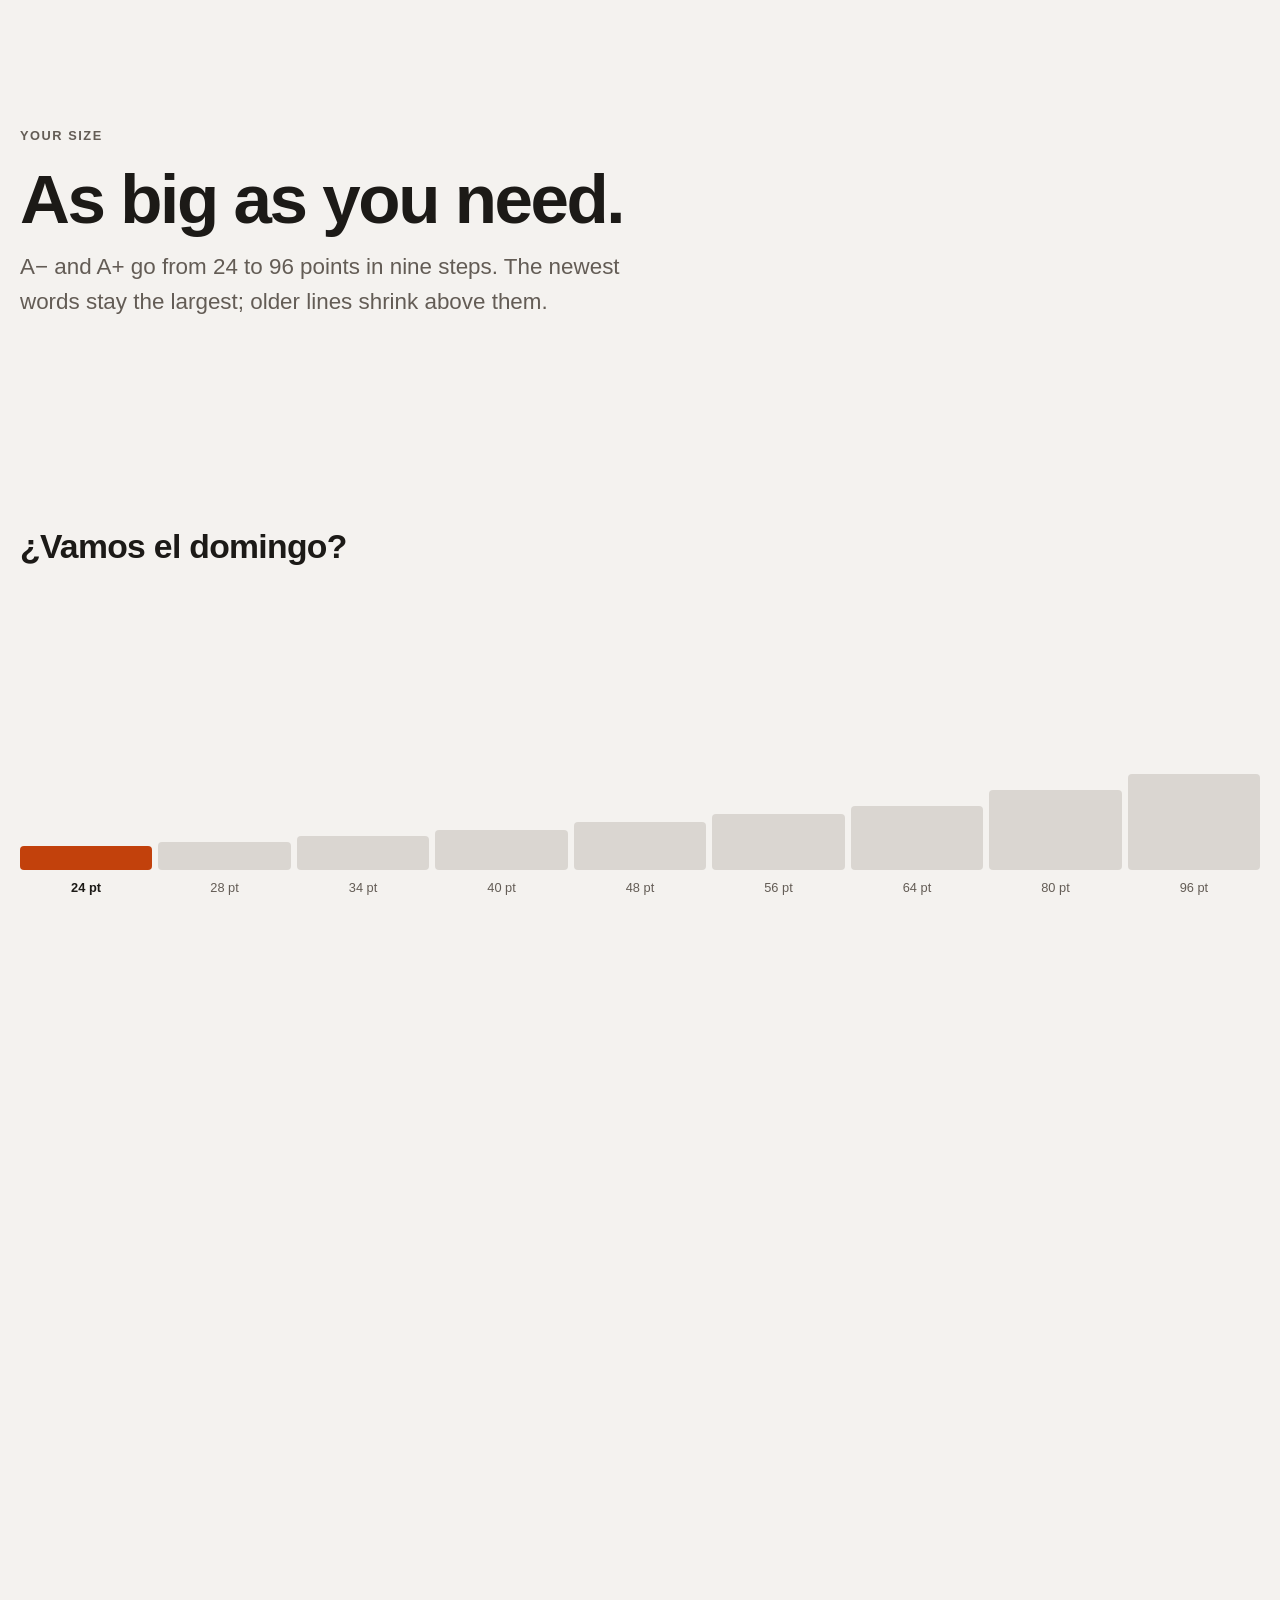
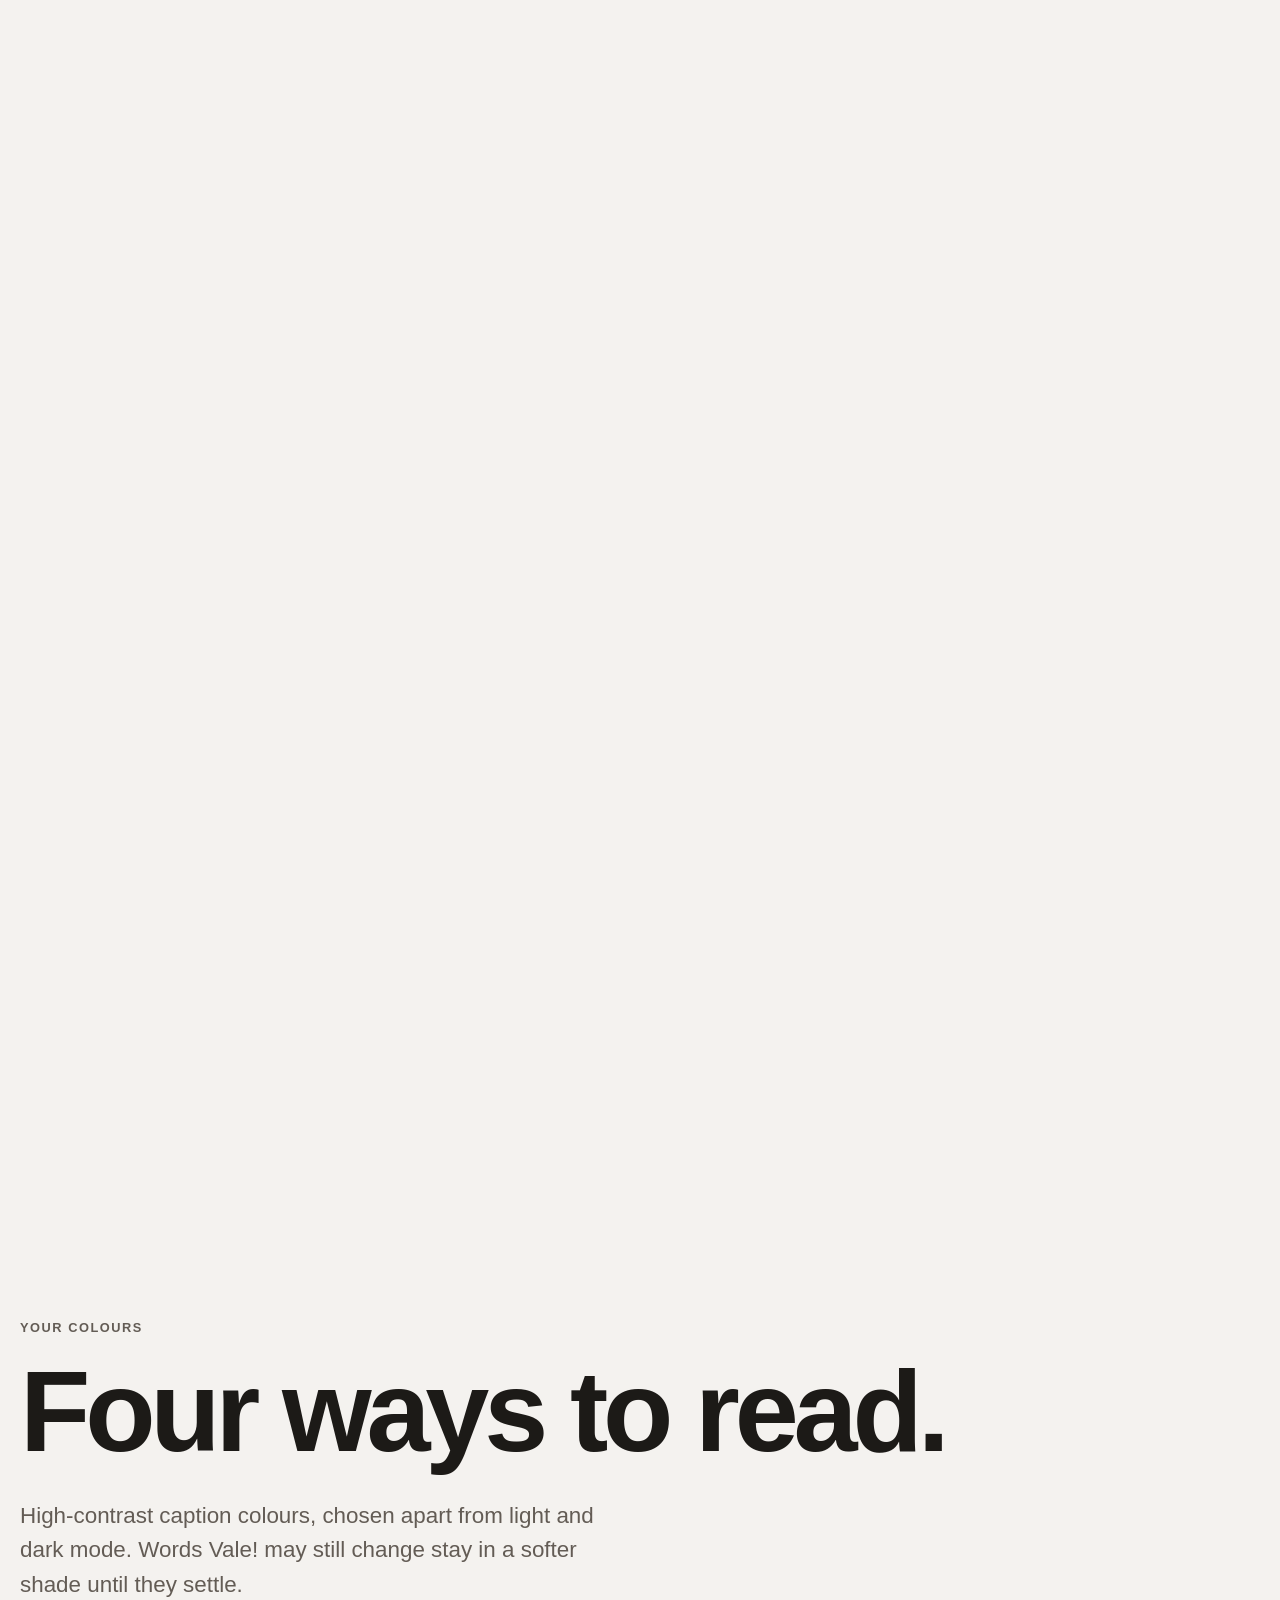
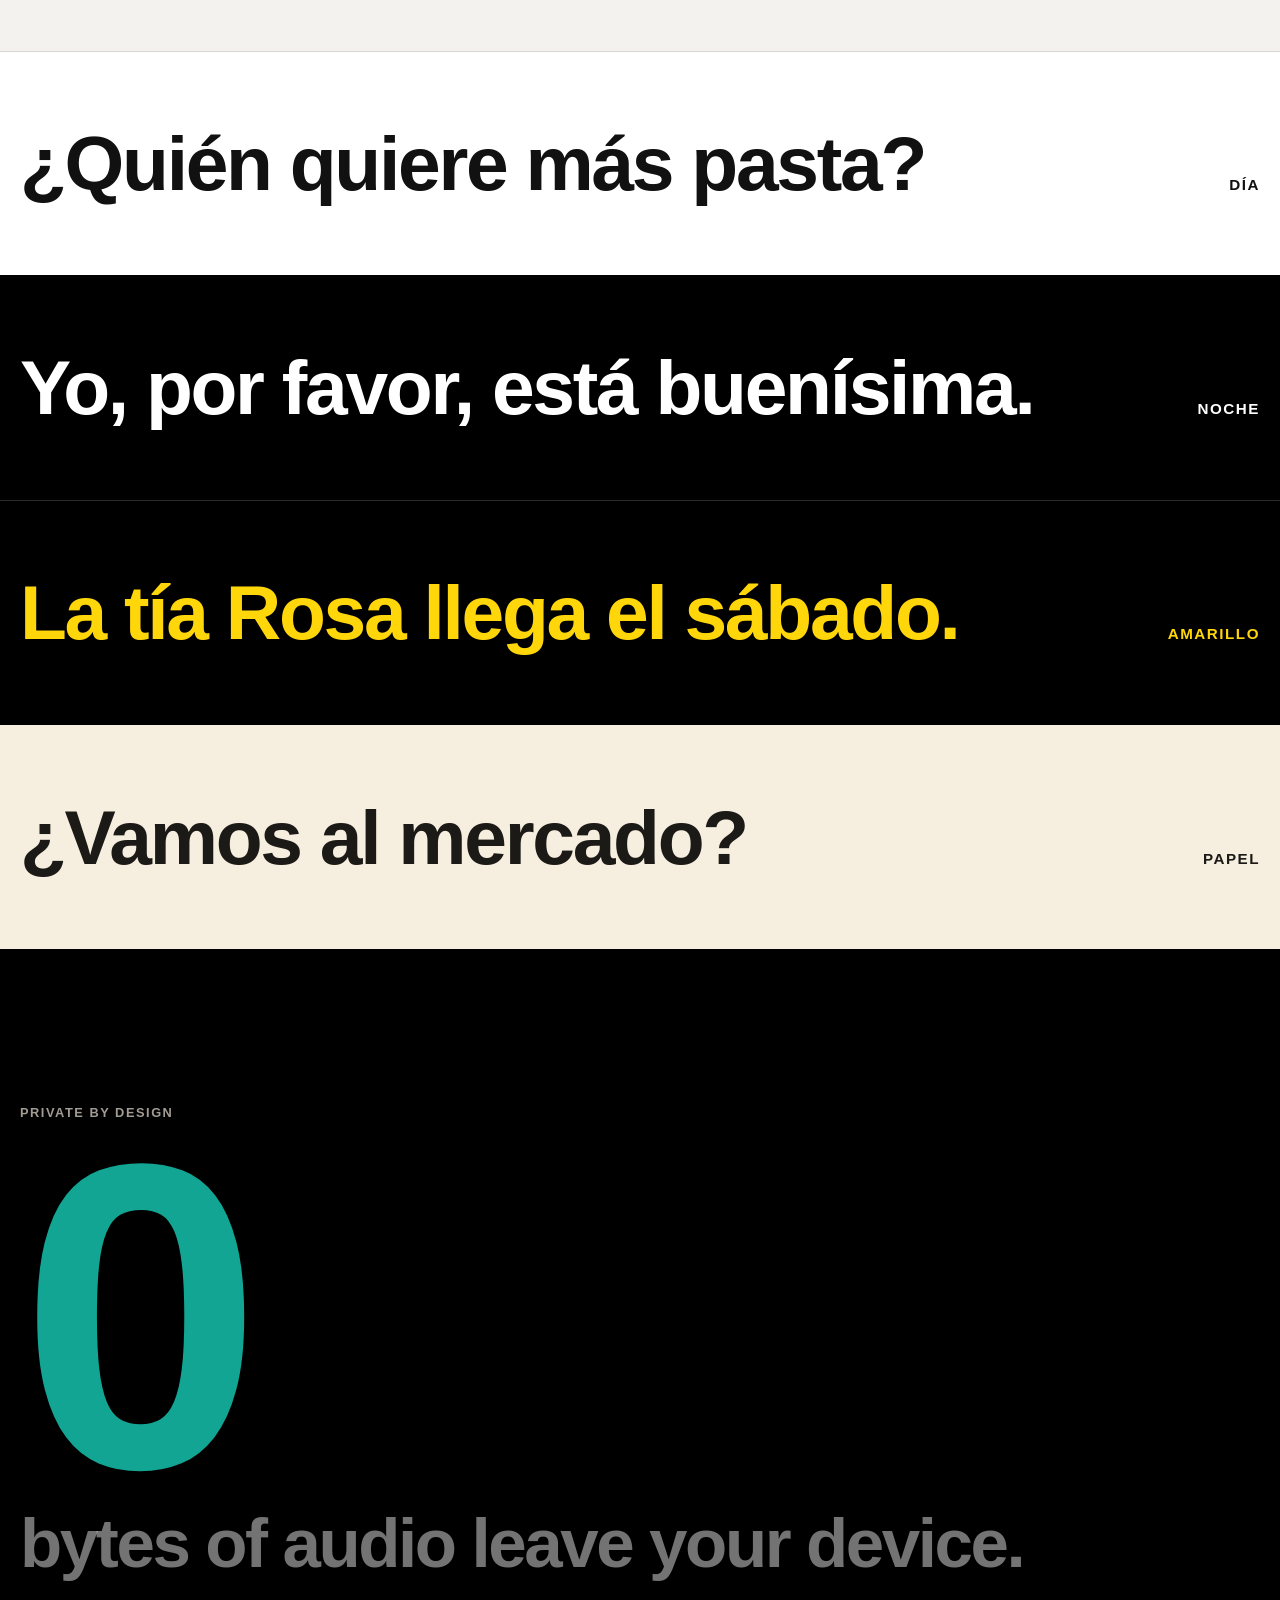
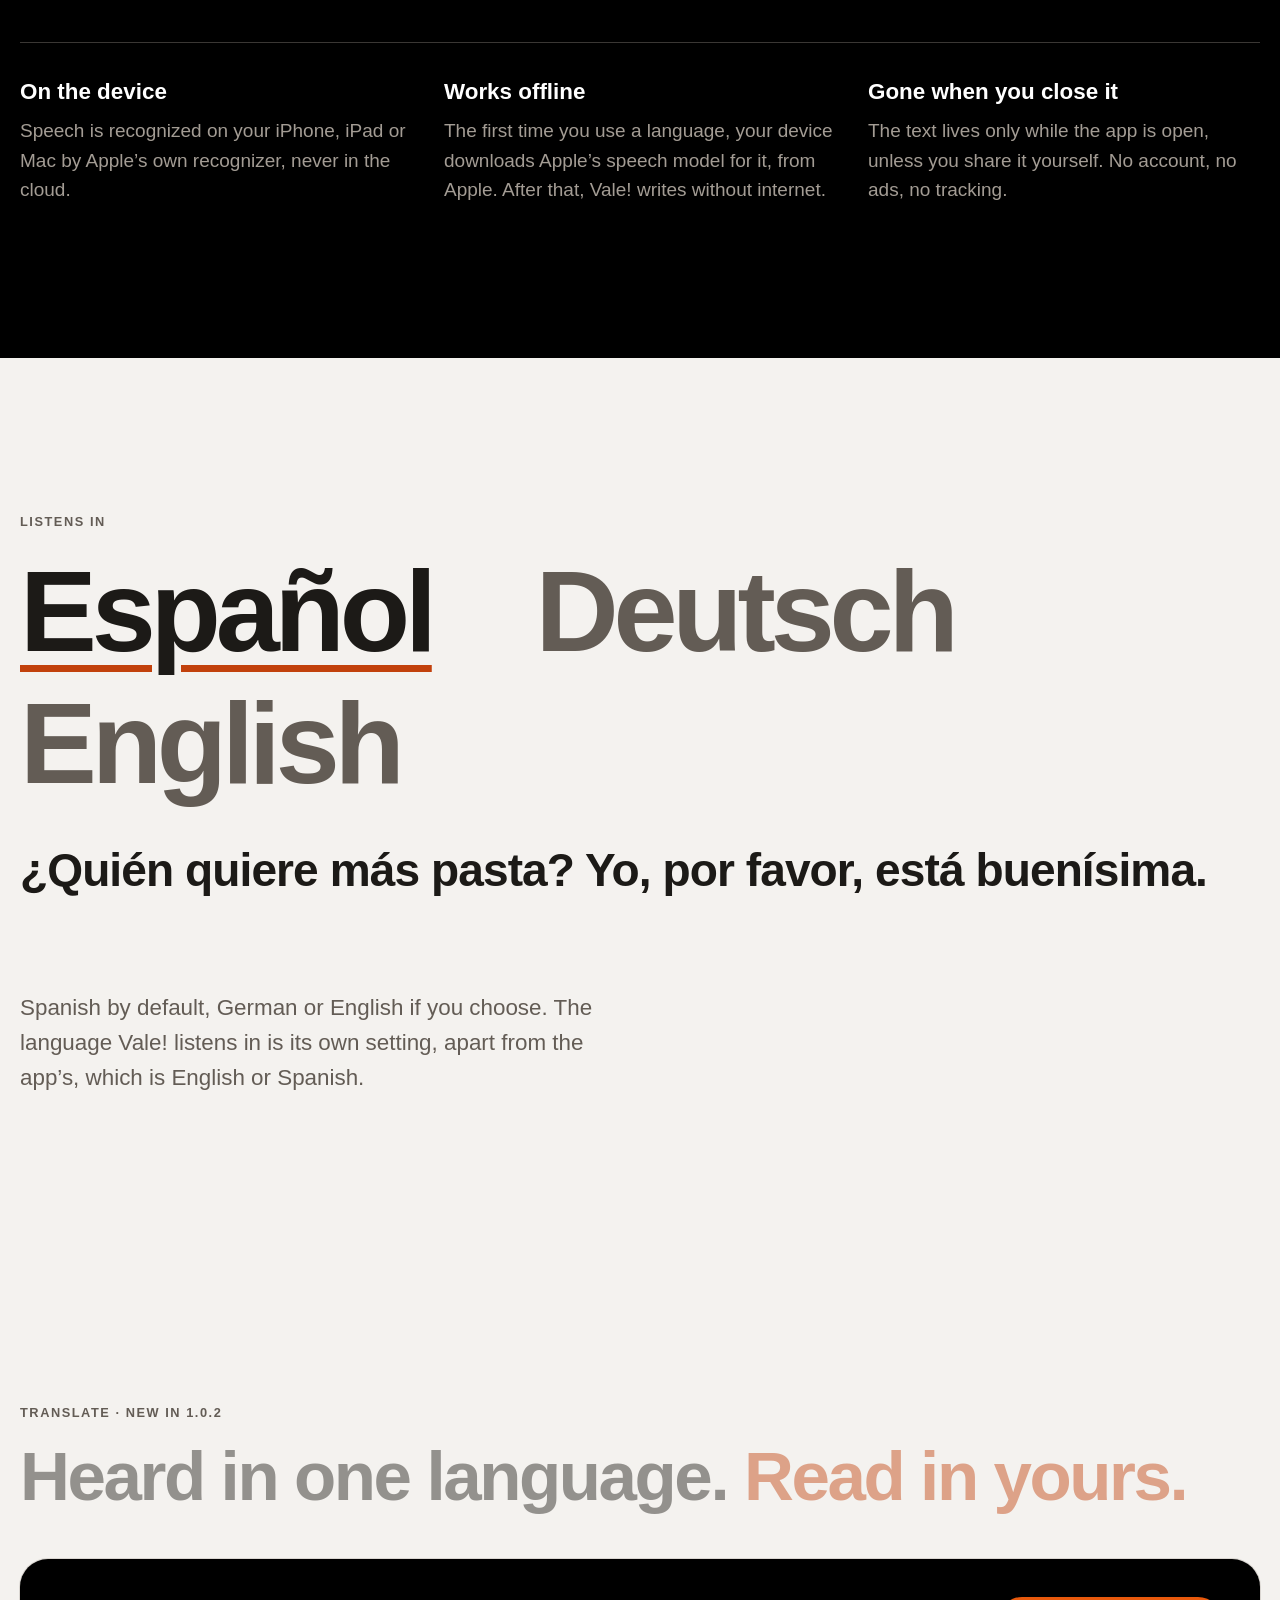
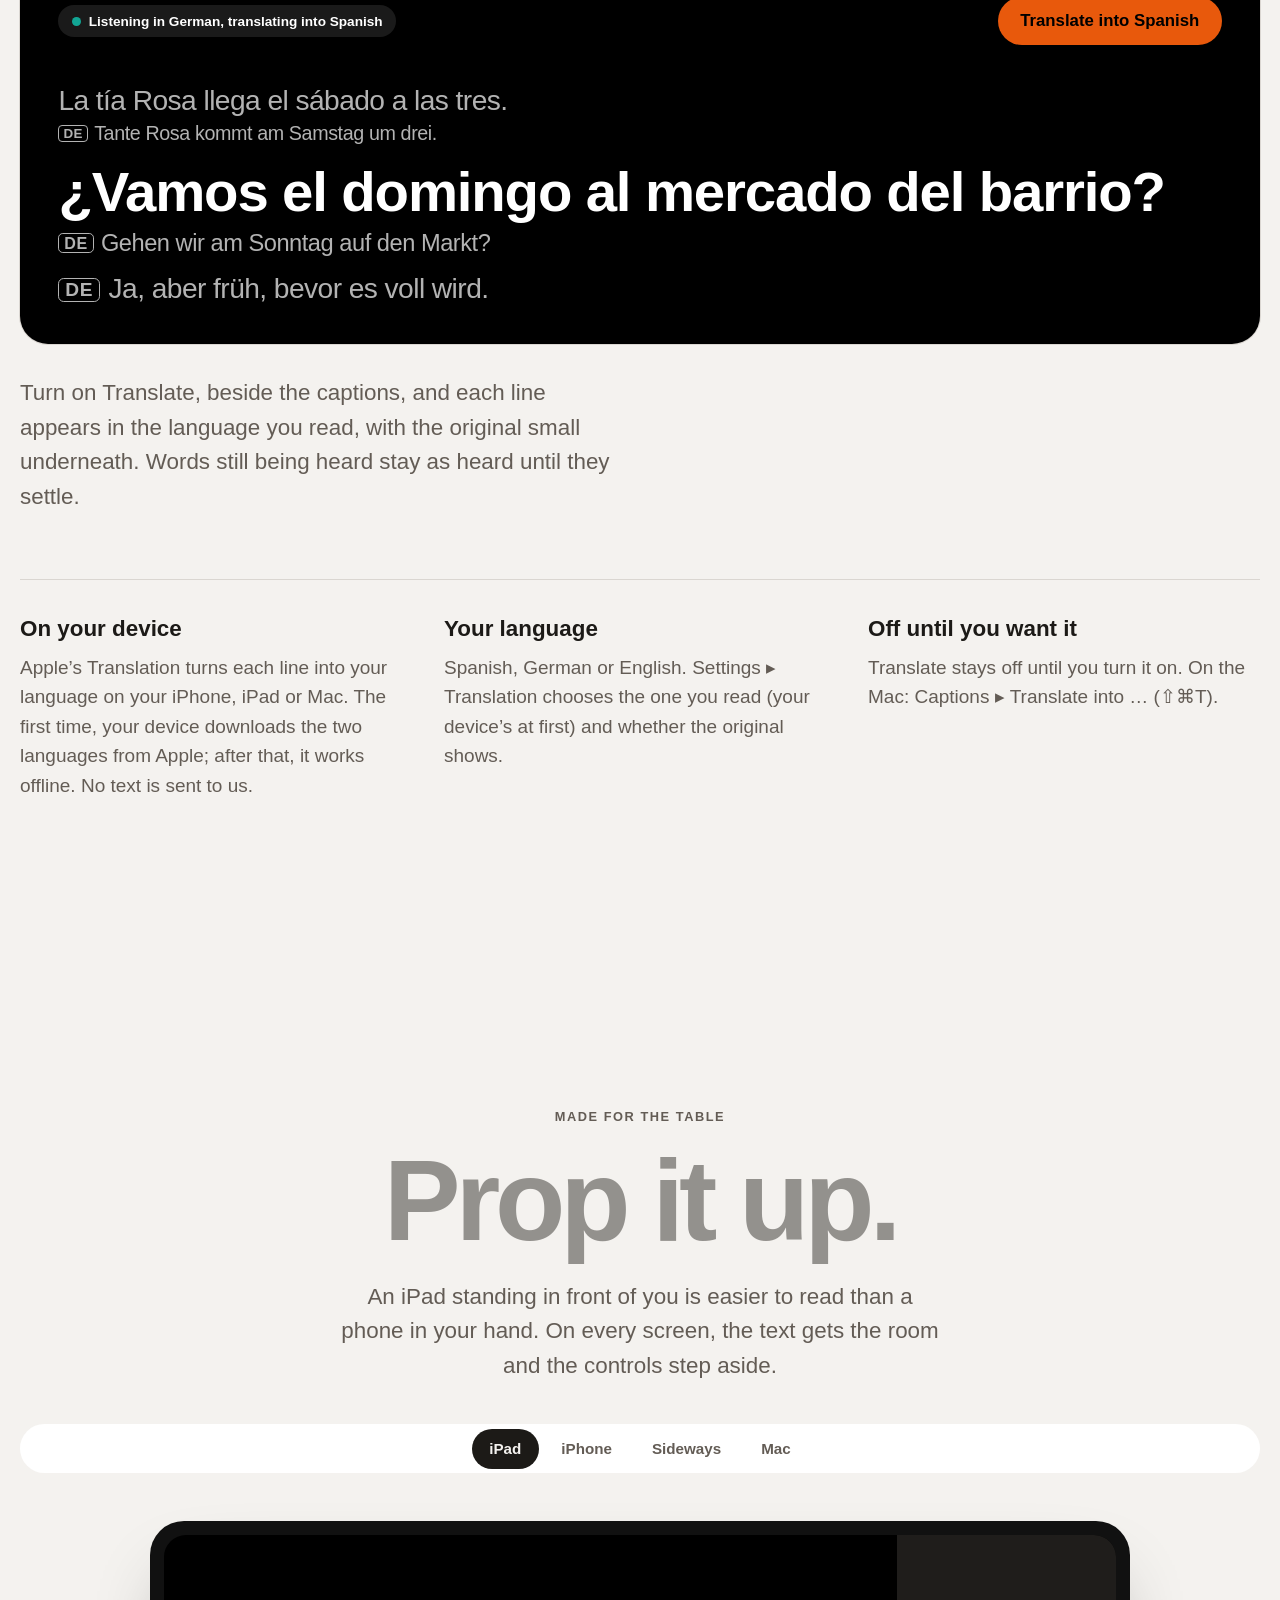
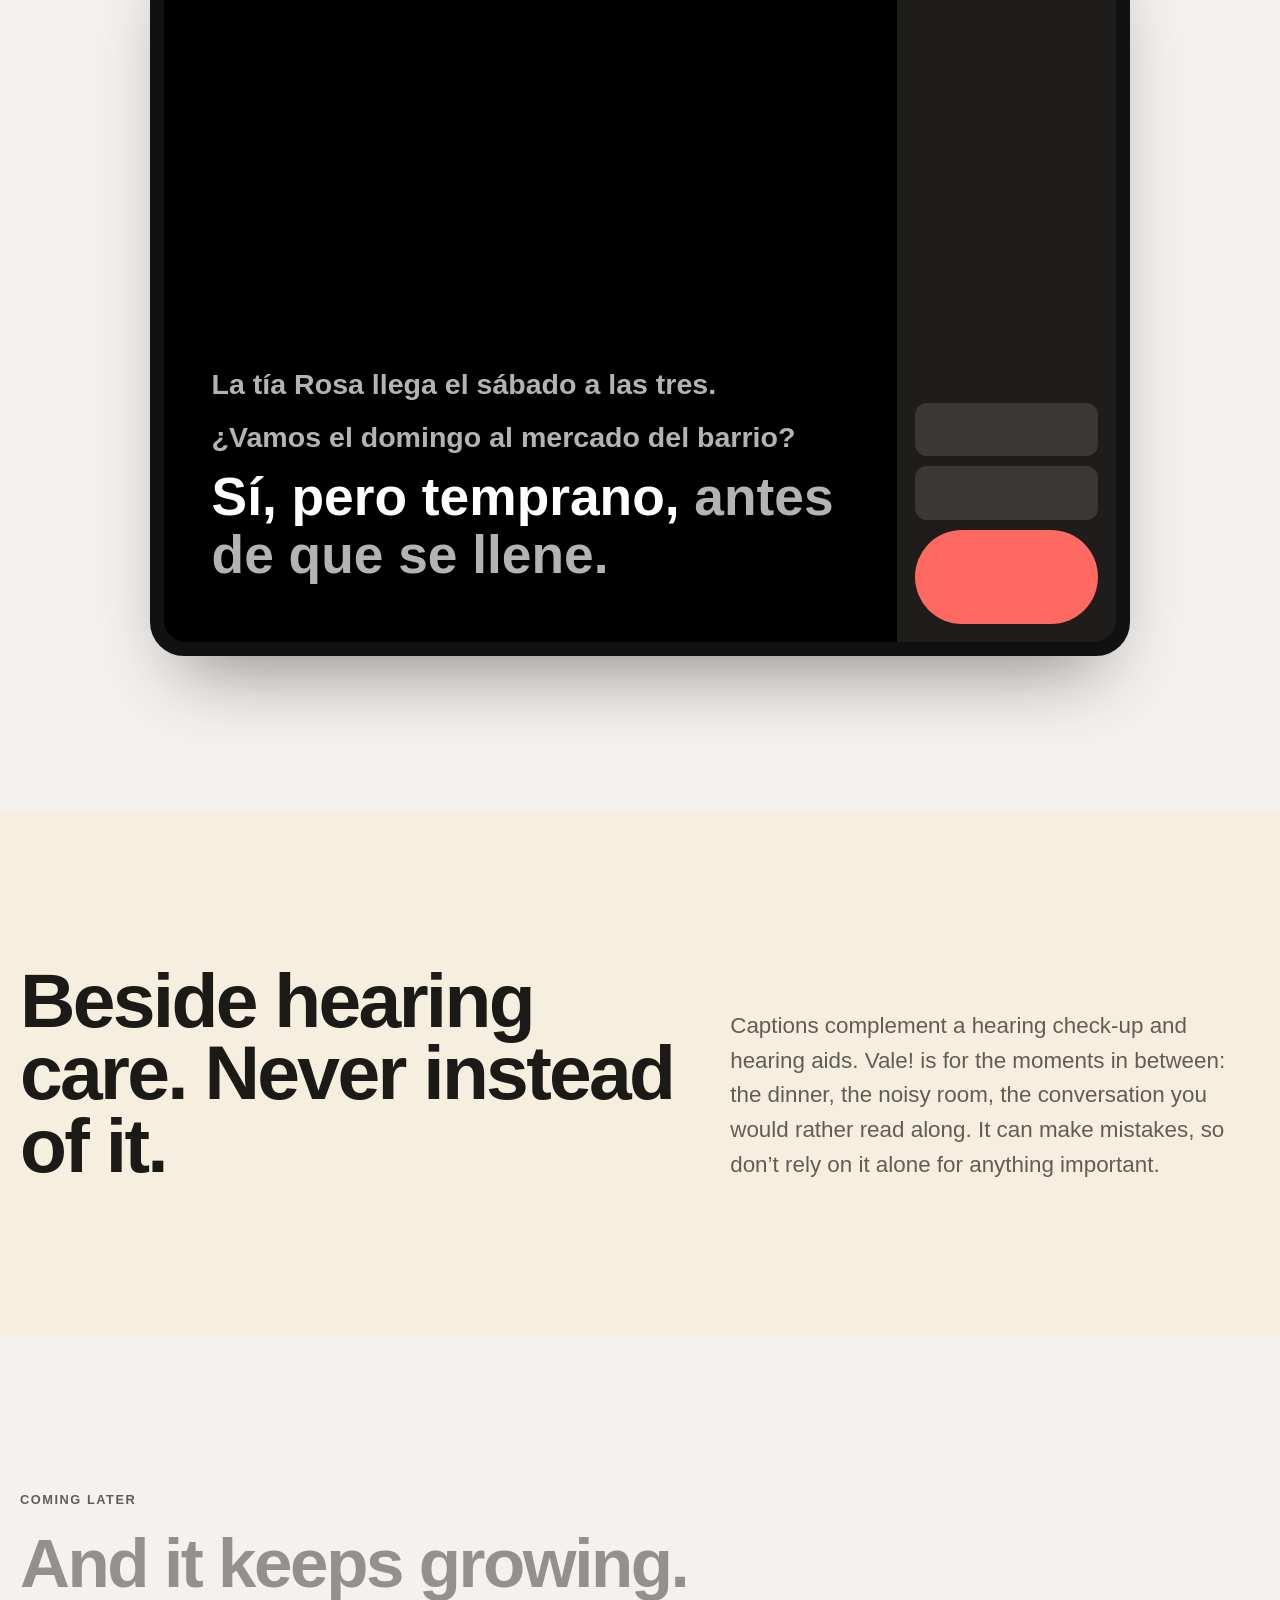
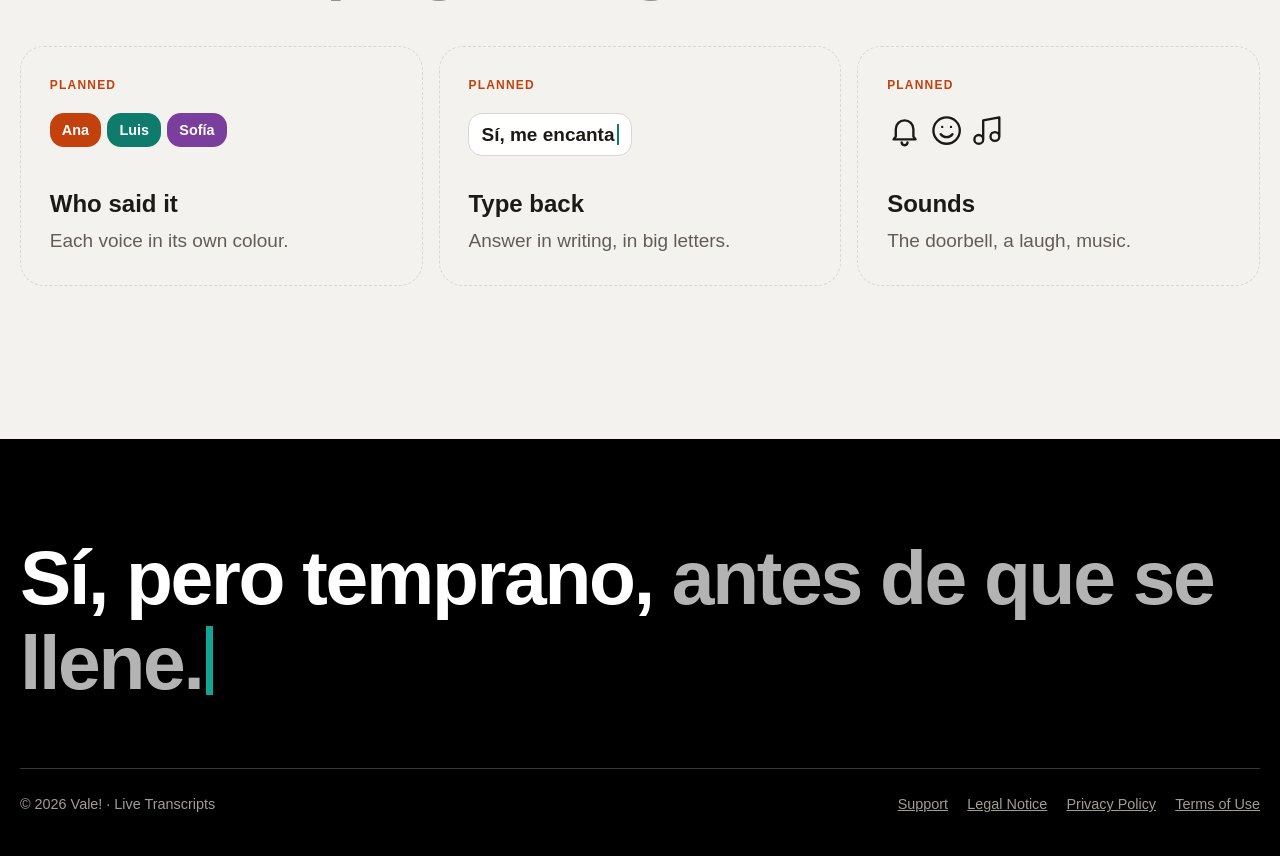
==== commit 96afd1df: "[#] finish the sample dinner's last line" ====
--- a/index.html
+++ b/index.html
@@ -148,7 +148,7 @@
 <div class="tlines" id="tlines" aria-hidden="true">
 <div class="tline past"><p class="read" lang="es">La tía Rosa llega el sábado a las tres.</p><p class="heard" lang="de"><b>DE</b>Tante Rosa kommt am Samstag um drei.</p></div>
 <div class="tline now"><p class="read" lang="es">¿Vamos el domingo al mercado del barrio?</p><p class="heard" lang="de"><b>DE</b>Gehen wir am Sonntag auf den Markt?</p></div>
-<p class="tline partial" lang="de"><b>DE</b><span id="partial">Ja, aber früh, bevor</span>…</p>
+<p class="tline partial" lang="de"><b>DE</b><span id="partial">Ja, aber früh, bevor es voll wird.</span></p>
 </div>
 <p class="sr">A made-up dinner heard in German and read in Spanish: each line that has settled in Spanish, with the German small under it, and the words still being heard in German.</p>
 </div>
@@ -180,7 +180,7 @@
 <div class="mini">
 <p class="o" lang="es">La tía Rosa llega el sábado a las tres.</p>
 <p class="o" lang="es">¿Vamos el domingo al mercado del barrio?</p>
-<p class="n" lang="es">Sí, pero temprano, <span>antes de que</span></p>
+<p class="n" lang="es">Sí, pero temprano, <span>antes de que se llene.</span></p>
 </div>
 <div class="rail"><i></i><i></i><b></b></div>
 </div>
@@ -226,7 +226,7 @@
 
 <footer class="site-foot">
 <div class="wrap">
-<p class="bye" aria-hidden="true" lang="es">Sí, pero temprano, <span>antes de que</span><i class="caret"></i></p>
+<p class="bye" aria-hidden="true" lang="es">Sí, pero temprano, <span>antes de que se llene.</span><i class="caret"></i></p>
 <div class="foot">
 <p>© 2026 Vale! · Live Transcripts</p>
 <nav aria-label="Legal">
